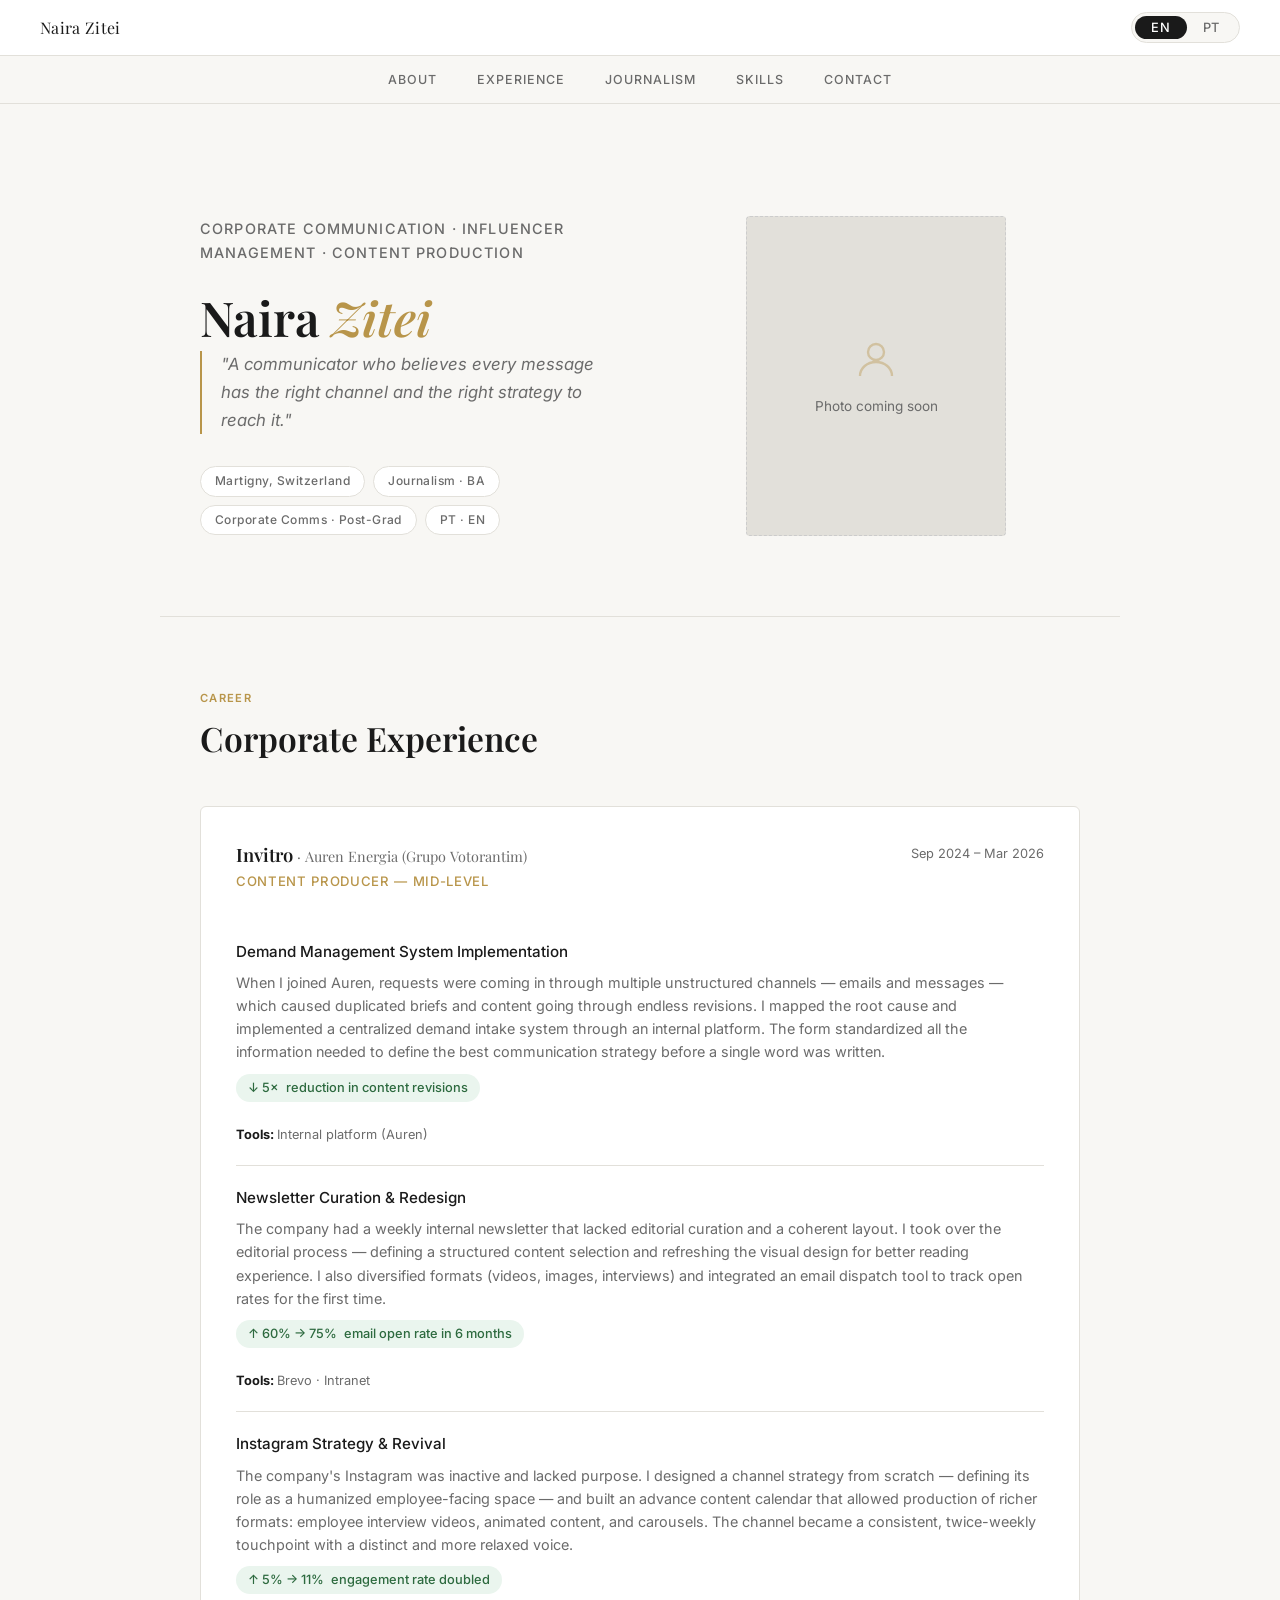
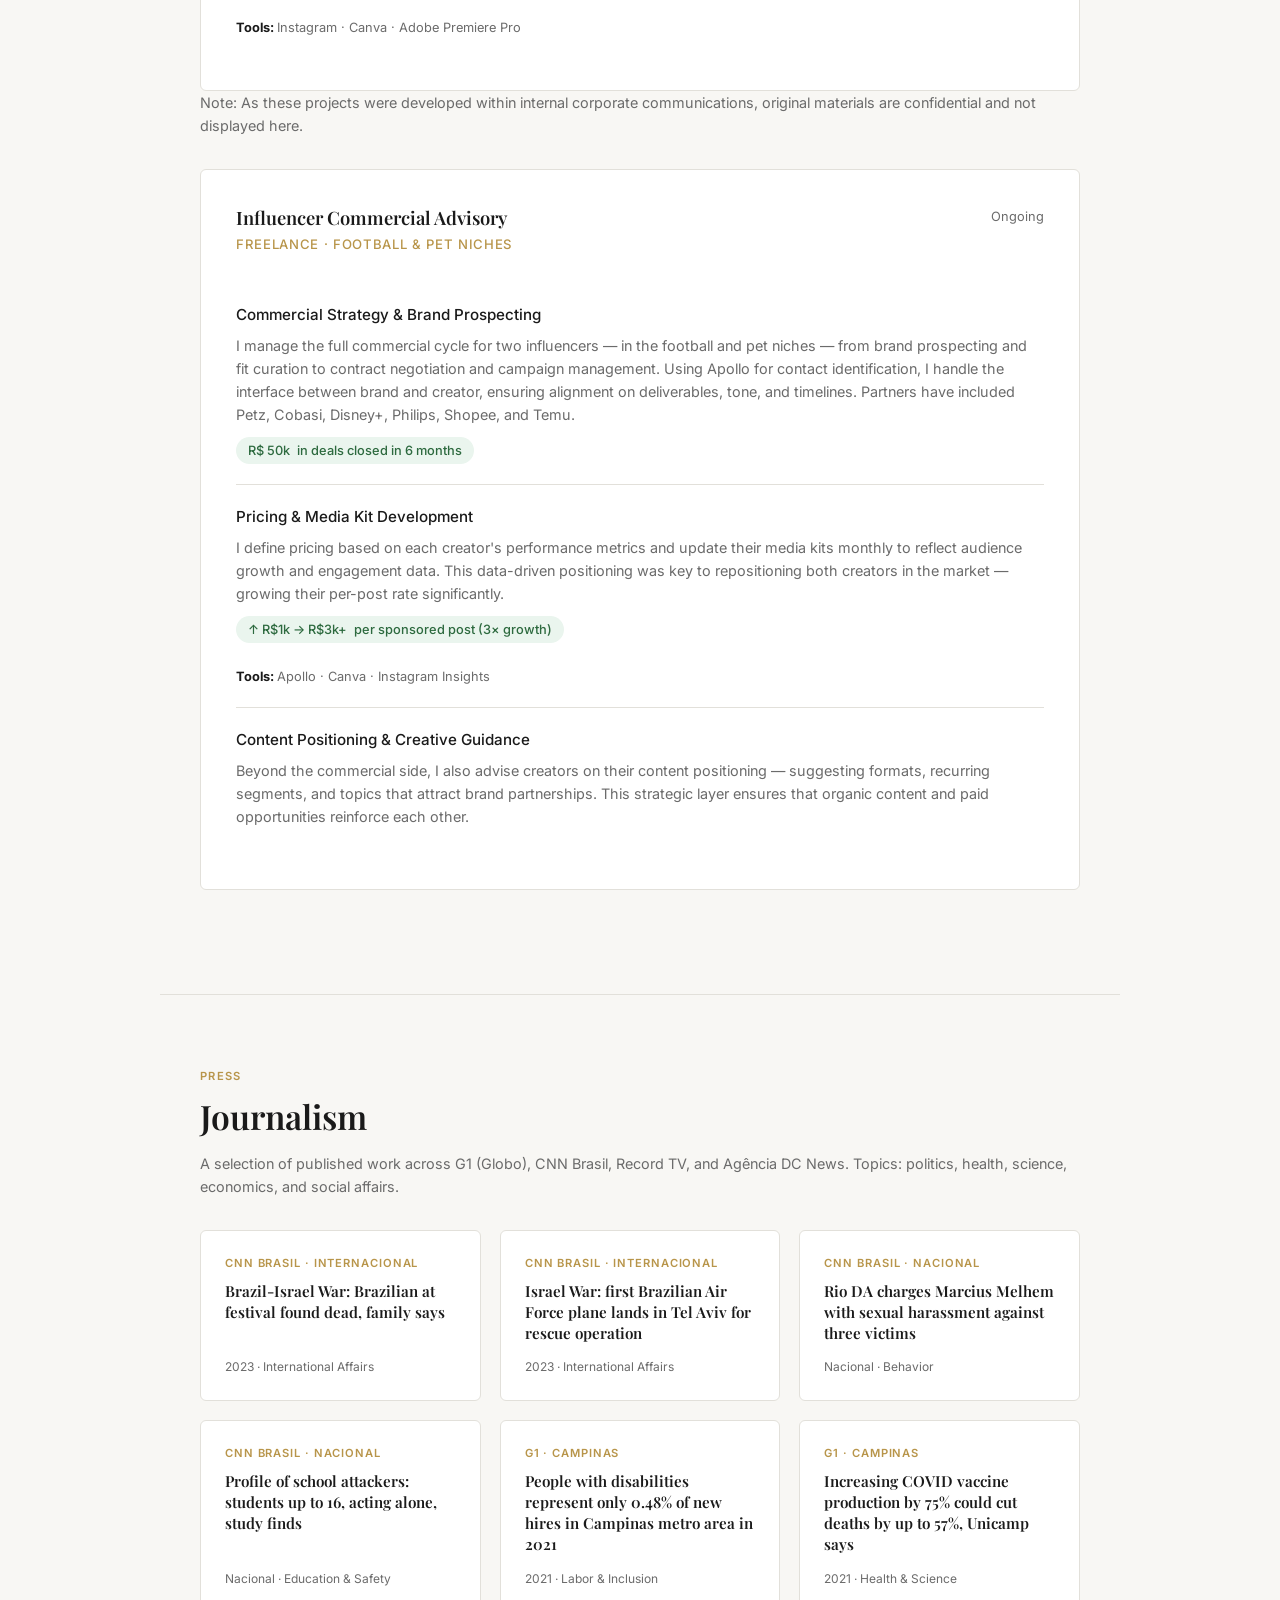
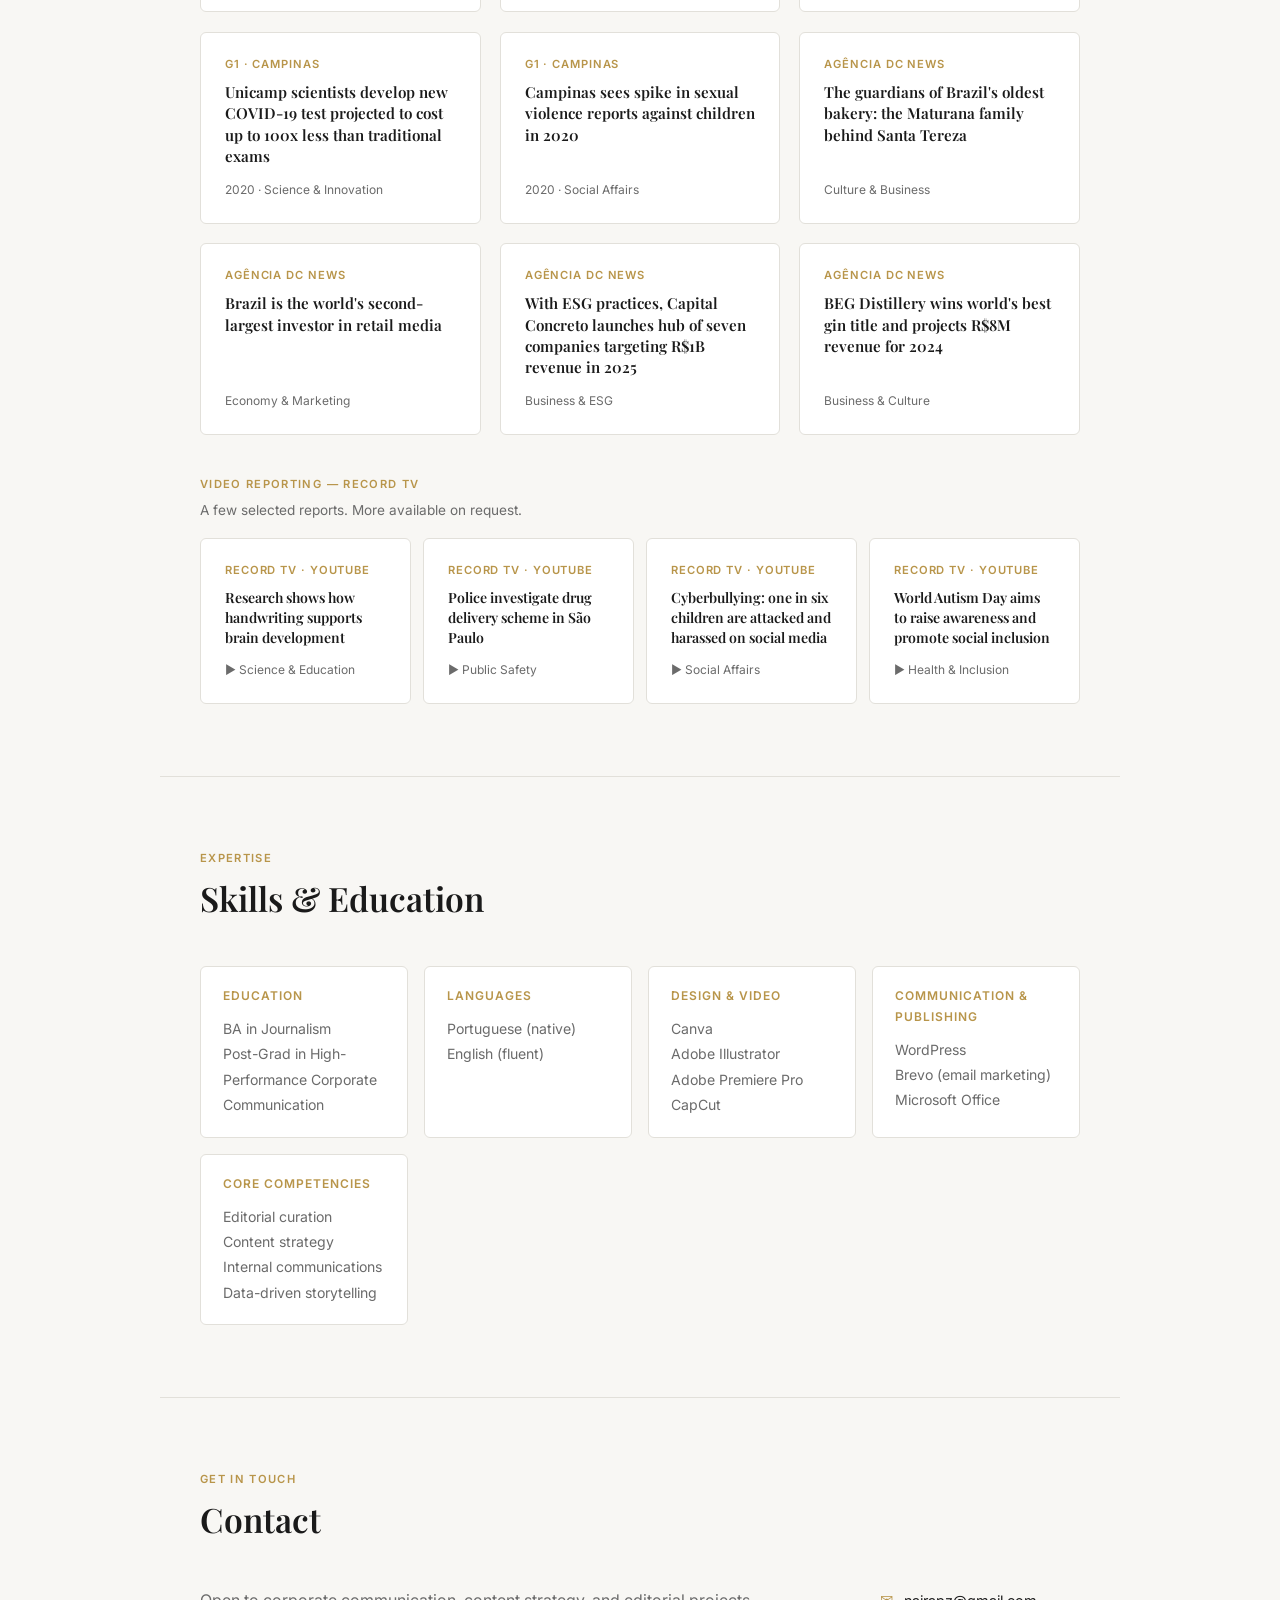
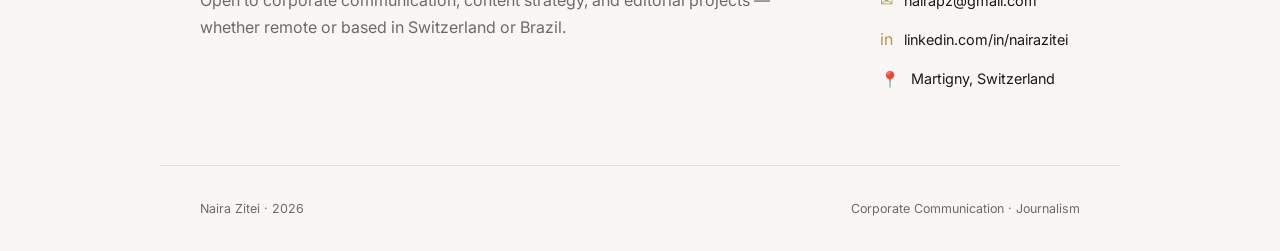
==== index.html @ 38959502 "Add files via upload" ====
<!DOCTYPE html>
<html lang="en">
<head>
<meta charset="UTF-8">
<meta name="viewport" content="width=device-width, initial-scale=1.0">
<title>Naira Zitei — Portfolio</title>
<link rel="preconnect" href="https://fonts.googleapis.com">
<link rel="preconnect" href="https://fonts.gstatic.com" crossorigin>
<link href="https://fonts.googleapis.com/css2?family=Playfair+Display:ital,wght@0,400;0,600;1,400&family=Inter:wght@300;400;500;600&display=swap" rel="stylesheet">
<style>
  :root {
    --gold: #B8954A;
    --gold-light: #E8D5A3;
    --ink: #1A1A1A;
    --muted: #6B6B6B;
    --surface: #F8F7F4;
    --white: #FFFFFF;
    --border: #E2E0DA;
  }

  * { margin: 0; padding: 0; box-sizing: border-box; }

  html { scroll-behavior: smooth; }

  body {
    font-family: 'Inter', sans-serif;
    background: var(--surface);
    color: var(--ink);
    font-size: 16px;
    line-height: 1.7;
  }

  /* LANGUAGE TOGGLE */
  .lang-bar {
    position: fixed;
    top: 0; left: 0; right: 0;
    z-index: 100;
    background: var(--white);
    border-bottom: 1px solid var(--border);
    display: flex;
    align-items: center;
    justify-content: space-between;
    padding: 0 2.5rem;
    height: 56px;
  }

  .lang-bar-name {
    font-family: 'Playfair Display', serif;
    font-size: 1rem;
    letter-spacing: 0.02em;
    color: var(--ink);
  }

  .lang-toggle {
    display: flex;
    align-items: center;
    gap: 0;
    background: var(--surface);
    border: 1px solid var(--border);
    border-radius: 100px;
    padding: 3px;
  }

  .lang-btn {
    background: none;
    border: none;
    padding: 4px 16px;
    border-radius: 100px;
    font-family: 'Inter', sans-serif;
    font-size: 0.8rem;
    font-weight: 500;
    letter-spacing: 0.05em;
    cursor: pointer;
    color: var(--muted);
    transition: all 0.2s ease;
  }

  .lang-btn.active {
    background: var(--ink);
    color: var(--white);
  }

  /* NAV */
  nav {
    position: fixed;
    top: 56px; left: 0; right: 0;
    z-index: 99;
    background: rgba(248, 247, 244, 0.95);
    backdrop-filter: blur(8px);
    border-bottom: 1px solid var(--border);
    display: flex;
    justify-content: center;
    gap: 2.5rem;
    padding: 0;
    height: 48px;
    align-items: center;
  }

  nav a {
    text-decoration: none;
    font-size: 0.78rem;
    font-weight: 500;
    letter-spacing: 0.08em;
    text-transform: uppercase;
    color: var(--muted);
    transition: color 0.2s;
  }

  nav a:hover { color: var(--ink); }

  /* MAIN CONTENT */
  main { padding-top: 104px; }

  /* HERO */
  .hero {
    max-width: 960px;
    margin: 0 auto;
    padding: 7rem 2.5rem 5rem;
    display: grid;
    grid-template-columns: 1fr 1fr;
    gap: 4rem;
    align-items: center;
  }

  .hero-text h1 {
    font-family: 'Playfair Display', serif;
    font-size: clamp(2.2rem, 4vw, 3rem);
    font-weight: 600;
    line-height: 1.15;
    margin-bottom: 0.4rem;
  }

  .hero-text h1 em {
    font-style: italic;
    color: var(--gold);
  }

  .hero-subtitle {
    font-size: 0.9rem;
    font-weight: 500;
    letter-spacing: 0.08em;
    text-transform: uppercase;
    color: var(--muted);
    margin-bottom: 1.5rem;
  }

  .hero-tagline {
    font-size: 1.05rem;
    color: var(--muted);
    line-height: 1.65;
    font-style: italic;
    border-left: 2px solid var(--gold);
    padding-left: 1.2rem;
    margin-bottom: 2rem;
  }

  .hero-tags {
    display: flex;
    flex-wrap: wrap;
    gap: 0.5rem;
  }

  .tag {
    font-size: 0.75rem;
    font-weight: 500;
    letter-spacing: 0.04em;
    padding: 4px 14px;
    border: 1px solid var(--border);
    border-radius: 100px;
    color: var(--muted);
    background: var(--white);
  }

  .hero-photo {
    display: flex;
    justify-content: center;
  }

  .photo-placeholder {
    width: 260px;
    height: 320px;
    border-radius: 4px;
    background: var(--border);
    display: flex;
    flex-direction: column;
    align-items: center;
    justify-content: center;
    gap: 0.75rem;
    color: var(--muted);
    font-size: 0.85rem;
    text-align: center;
    line-height: 1.5;
    border: 1px dashed #ccc;
  }

  .photo-placeholder svg {
    opacity: 0.4;
  }

  /* SECTION BASE */
  section {
    max-width: 960px;
    margin: 0 auto;
    padding: 4.5rem 2.5rem;
    border-top: 1px solid var(--border);
  }

  .section-label {
    font-size: 0.7rem;
    font-weight: 600;
    letter-spacing: 0.12em;
    text-transform: uppercase;
    color: var(--gold);
    margin-bottom: 0.6rem;
  }

  .section-title {
    font-family: 'Playfair Display', serif;
    font-size: clamp(1.6rem, 3vw, 2.1rem);
    font-weight: 600;
    line-height: 1.2;
    margin-bottom: 3rem;
  }

  /* EXPERIENCE CARDS */
  .exp-card {
    background: var(--white);
    border: 1px solid var(--border);
    border-radius: 6px;
    padding: 2rem 2.2rem;
    margin-bottom: 2rem;
  }

  .exp-header {
    display: flex;
    justify-content: space-between;
    align-items: flex-start;
    margin-bottom: 0.3rem;
    gap: 1rem;
    flex-wrap: wrap;
  }

  .exp-company {
    font-family: 'Playfair Display', serif;
    font-size: 1.15rem;
    font-weight: 600;
  }

  .exp-period {
    font-size: 0.8rem;
    color: var(--muted);
    font-weight: 400;
    white-space: nowrap;
    margin-top: 4px;
  }

  .exp-role {
    font-size: 0.82rem;
    font-weight: 500;
    letter-spacing: 0.05em;
    text-transform: uppercase;
    color: var(--gold);
    margin-bottom: 1.4rem;
  }

  .exp-projects { list-style: none; }

  .exp-project {
    padding: 1.2rem 0;
    border-bottom: 1px solid var(--border);
  }

  .exp-project:last-child { border-bottom: none; }

  .exp-project-title {
    font-weight: 500;
    font-size: 0.95rem;
    margin-bottom: 0.4rem;
  }

  .exp-project-desc {
    font-size: 0.9rem;
    color: var(--muted);
    line-height: 1.6;
    margin-bottom: 0.6rem;
  }

  .exp-result {
    display: inline-flex;
    align-items: center;
    gap: 0.4rem;
    font-size: 0.8rem;
    font-weight: 500;
    color: #2D6A3F;
    background: #EAF5EE;
    padding: 3px 12px;
    border-radius: 100px;
  }

  .tools-line {
    margin-top: 1.4rem;
    font-size: 0.8rem;
    color: var(--muted);
  }

  .tools-line strong { color: var(--ink); }

  /* JOURNALISM */
  .articles-grid {
    display: grid;
    grid-template-columns: repeat(auto-fill, minmax(260px, 1fr));
    gap: 1.2rem;
  }

  .article-card {
    background: var(--white);
    border: 1px solid var(--border);
    border-radius: 6px;
    padding: 1.4rem 1.5rem;
    text-decoration: none;
    color: inherit;
    display: flex;
    flex-direction: column;
    transition: border-color 0.2s, transform 0.2s;
  }

  .article-card:hover {
    border-color: var(--gold);
    transform: translateY(-2px);
  }

  .article-outlet {
    font-size: 0.7rem;
    font-weight: 600;
    letter-spacing: 0.08em;
    text-transform: uppercase;
    color: var(--gold);
    margin-bottom: 0.5rem;
  }

  .article-title {
    font-family: 'Playfair Display', serif;
    font-size: 0.95rem;
    font-weight: 600;
    line-height: 1.4;
    flex: 1;
    margin-bottom: 0.8rem;
  }

  .article-topic {
    font-size: 0.75rem;
    color: var(--muted);
  }

  .section-subtitle {
    font-size: 0.9rem;
    color: var(--muted);
    margin-top: -2rem;
    margin-bottom: 2rem;
    line-height: 1.6;
  }

  /* SKILLS */
  .skills-grid {
    display: grid;
    grid-template-columns: repeat(auto-fill, minmax(200px, 1fr));
    gap: 1rem;
  }

  .skill-group {
    background: var(--white);
    border: 1px solid var(--border);
    border-radius: 6px;
    padding: 1.2rem 1.4rem;
  }

  .skill-group-title {
    font-size: 0.75rem;
    font-weight: 600;
    letter-spacing: 0.08em;
    text-transform: uppercase;
    color: var(--gold);
    margin-bottom: 0.6rem;
  }

  .skill-list {
    font-size: 0.88rem;
    color: var(--muted);
    line-height: 1.8;
  }

  /* CONTACT */
  .contact-wrap {
    display: flex;
    gap: 3rem;
    align-items: flex-start;
    flex-wrap: wrap;
  }

  .contact-text {
    flex: 1;
    min-width: 220px;
  }

  .contact-text p {
    color: var(--muted);
    font-size: 1rem;
    line-height: 1.7;
  }

  .contact-links {
    display: flex;
    flex-direction: column;
    gap: 0.75rem;
    min-width: 200px;
  }

  .contact-link {
    display: flex;
    align-items: center;
    gap: 0.7rem;
    font-size: 0.9rem;
    color: var(--ink);
    text-decoration: none;
    font-weight: 400;
  }

  .contact-link span {
    color: var(--gold);
    font-size: 1rem;
  }

  .contact-link:hover { color: var(--gold); }

  /* FOOTER */
  footer {
    border-top: 1px solid var(--border);
    padding: 2rem 2.5rem;
    max-width: 960px;
    margin: 0 auto;
    display: flex;
    justify-content: space-between;
    align-items: center;
    font-size: 0.78rem;
    color: var(--muted);
    flex-wrap: wrap;
    gap: 1rem;
  }

  /* RESPONSIVE */
  @media (max-width: 680px) {
    .hero { grid-template-columns: 1fr; gap: 2.5rem; padding: 4rem 1.5rem 3rem; }
    .hero-photo { order: -1; }
    .photo-placeholder { width: 180px; height: 220px; }
    section { padding: 3rem 1.5rem; }
    nav { gap: 1.2rem; }
    nav a { font-size: 0.7rem; }
    .lang-bar { padding: 0 1.5rem; }
    .exp-card { padding: 1.4rem 1.2rem; }
    footer { padding: 1.5rem; }
  }

  /* LANG VISIBILITY */
  [data-lang] { display: none; }
  .lang-en [data-lang="en"] { display: block; }
  .lang-pt [data-lang="pt"] { display: block; }
  [data-lang-inline] { display: none; }
  .lang-en [data-lang-inline="en"] { display: inline; }
  .lang-pt [data-lang-inline="pt"] { display: inline; }
  [data-lang-flex] { display: none; }
  .lang-en [data-lang-flex="en"] { display: flex; }
  .lang-pt [data-lang-flex="pt"] { display: flex; }
</style>
</head>
<body class="lang-en">

<!-- LANGUAGE BAR -->
<div class="lang-bar">
  <span class="lang-bar-name">Naira Zitei</span>
  <div class="lang-toggle">
    <button class="lang-btn active" onclick="setLang('en')" id="btn-en">EN</button>
    <button class="lang-btn" onclick="setLang('pt')" id="btn-pt">PT</button>
  </div>
</div>

<!-- NAV -->
<nav>
  <a href="#about" data-lang-inline="en">About</a>
  <a href="#about" data-lang-inline="pt">Sobre</a>
  <a href="#experience" data-lang-inline="en">Experience</a>
  <a href="#experience" data-lang-inline="pt">Experiência</a>
  <a href="#journalism" data-lang-inline="en">Journalism</a>
  <a href="#journalism" data-lang-inline="pt">Jornalismo</a>
  <a href="#skills" data-lang-inline="en">Skills</a>
  <a href="#skills" data-lang-inline="pt">Habilidades</a>
  <a href="#contact" data-lang-inline="en">Contact</a>
  <a href="#contact" data-lang-inline="pt">Contato</a>
</nav>

<main>

  <!-- HERO -->
  <div class="hero" id="about">
    <div class="hero-text">
      <p class="hero-subtitle">
        <span data-lang-inline="en">Corporate Communication · Influencer Management · Content Production</span>
        <span data-lang-inline="pt">Comunicação Corporativa · Assessoria de Influenciadores · Produção de Conteúdo</span>
      </p>
      <h1>
        <span data-lang-inline="en">Naira <em>Zitei</em></span>
        <span data-lang-inline="pt">Naira <em>Zitei</em></span>
      </h1>
      <p class="hero-tagline">
        <span data-lang-inline="en">"A communicator who believes every message has the right channel and the right strategy to reach it."</span>
        <span data-lang-inline="pt">"Uma comunicadora que acredita que toda mensagem tem o canal certo e a estratégia certa para chegar lá."</span>
      </p>
      <div class="hero-tags">
        <span class="tag">Martigny, Switzerland</span>
        <span class="tag" data-lang-inline="en">Journalism · BA</span>
        <span class="tag" data-lang-inline="pt">Jornalismo · Bacharelado</span>
        <span class="tag" data-lang-inline="en">Corporate Comms · Post-Grad</span>
        <span class="tag" data-lang-inline="pt">Comunicação Corporativa · Pós</span>
        <span class="tag" data-lang-inline="en">PT · EN</span>
        <span class="tag" data-lang-inline="pt">PT · EN</span>
      </div>
    </div>
    <div class="hero-photo">
      <div class="photo-placeholder">
        <svg width="48" height="48" viewBox="0 0 24 24" fill="none" stroke="#B8954A" stroke-width="1.2">
          <circle cx="12" cy="8" r="4"/>
          <path d="M4 20c0-4 3.6-7 8-7s8 3 8 7"/>
        </svg>
        <span data-lang-inline="en">Photo coming soon</span>
        <span data-lang-inline="pt">Foto em breve</span>
      </div>
    </div>
  </div>

  <!-- EXPERIENCE -->
  <section id="experience">
    <p class="section-label">
      <span data-lang-inline="en">Career</span>
      <span data-lang-inline="pt">Carreira</span>
    </p>
    <h2 class="section-title">
      <span data-lang-inline="en">Corporate Experience</span>
      <span data-lang-inline="pt">Experiência Corporativa</span>
    </h2>

    <div class="exp-card">
      <div class="exp-header">
        <div>
          <p class="exp-company">Invitro <span style="font-weight:300;font-size:0.9rem;color:var(--muted)">· Auren Energia (Grupo Votorantim)</span></p>
          <p class="exp-role">
            <span data-lang-inline="en">Content Producer — Mid-Level</span>
            <span data-lang-inline="pt">Produtora de Conteúdo Pleno</span>
          </p>
        </div>
        <p class="exp-period">
          <span data-lang-inline="en">Sep 2024 – Mar 2026</span>
          <span data-lang-inline="pt">Set 2024 – Mar 2026</span>
        </p>
      </div>

      <ul class="exp-projects">

        <!-- PROJECT 1 -->
        <li class="exp-project">
          <p class="exp-project-title">
            <span data-lang-inline="en">Demand Management System Implementation</span>
            <span data-lang-inline="pt">Implementação de Sistema de Recebimento de Demandas</span>
          </p>
          <p class="exp-project-desc">
            <span data-lang-inline="en">When I joined Auren, requests were coming in through multiple unstructured channels — emails and messages — which caused duplicated briefs and content going through endless revisions. I mapped the root cause and implemented a centralized demand intake system through an internal platform. The form standardized all the information needed to define the best communication strategy before a single word was written.</span>
            <span data-lang-inline="pt">Ao chegar na Auren, as demandas chegavam por múltiplos canais desestruturados — e-mails e mensagens —, o que gerava briefings duplicados e materiais com refações excessivas. Mapeei a causa raiz e implementei um sistema centralizado de recebimento de demandas por uma plataforma interna. O formulário padronizou todas as informações necessárias para definir a melhor estratégia de comunicação antes de qualquer produção.</span>
          </p>
          <span class="exp-result">
            ↓ 5× 
            <span data-lang-inline="en">reduction in content revisions</span>
            <span data-lang-inline="pt">redução nas refações de materiais</span>
          </span>
          <p class="tools-line">
            <strong data-lang-inline="en">Tools: </strong>
            <strong data-lang-inline="pt">Ferramentas: </strong>
            <span data-lang-inline="en">Internal platform (Auren)</span>
            <span data-lang-inline="pt">Plataforma interna (Auren)</span>
          </p>
        </li>

        <!-- PROJECT 2 -->
        <li class="exp-project">
          <p class="exp-project-title">
            <span data-lang-inline="en">Newsletter Curation & Redesign</span>
            <span data-lang-inline="pt">Curadoria e Redesign da Newsletter</span>
          </p>
          <p class="exp-project-desc">
            <span data-lang-inline="en">The company had a weekly internal newsletter that lacked editorial curation and a coherent layout. I took over the editorial process — defining a structured content selection and refreshing the visual design for better reading experience. I also diversified formats (videos, images, interviews) and integrated an email dispatch tool to track open rates for the first time.</span>
            <span data-lang-inline="pt">A empresa tinha uma newsletter semanal interna sem curadoria editorial e com layout desatualizado. Assumi o processo editorial — estruturando a seleção de pautas e reformulando o layout para uma melhor experiência de leitura. Diversifiquei os formatos (vídeos, imagens, entrevistas) e integrei um disparador de e-mails para mensurar as taxas de abertura pela primeira vez.</span>
          </p>
          <span class="exp-result">
            ↑ 60% → 75% 
            <span data-lang-inline="en">email open rate in 6 months</span>
            <span data-lang-inline="pt">taxa de abertura em 6 meses</span>
          </span>
          <p class="tools-line">
            <strong data-lang-inline="en">Tools: </strong>
            <strong data-lang-inline="pt">Ferramentas: </strong>
            Brevo · Intranet
          </p>
        </li>

        <!-- PROJECT 3 -->
        <li class="exp-project">
          <p class="exp-project-title">
            <span data-lang-inline="en">Instagram Strategy & Revival</span>
            <span data-lang-inline="pt">Estratégia e Revitalização do Instagram</span>
          </p>
          <p class="exp-project-desc">
            <span data-lang-inline="en">The company's Instagram was inactive and lacked purpose. I designed a channel strategy from scratch — defining its role as a humanized employee-facing space — and built an advance content calendar that allowed production of richer formats: employee interview videos, animated content, and carousels. The channel became a consistent, twice-weekly touchpoint with a distinct and more relaxed voice.</span>
            <span data-lang-inline="pt">O Instagram da empresa estava abandonado e sem propósito definido. Desenvolvi uma estratégia de canal do zero — definindo seu papel como um espaço humanizado e descontraído para colaboradores — e criei um calendário de pautas com antecedência que viabilizou formatos mais elaborados: vídeos com colaboradores, animações e carrosseis. O canal passou a ter publicações duas vezes por semana com uma voz própria e consistente.</span>
          </p>
          <span class="exp-result">
            ↑ 5% → 11% 
            <span data-lang-inline="en">engagement rate doubled</span>
            <span data-lang-inline="pt">taxa de engajamento dobrada</span>
          </span>
          <p class="tools-line">
            <strong data-lang-inline="en">Tools: </strong>
            <strong data-lang-inline="pt">Ferramentas: </strong>
            Instagram · Canva · Adobe Premiere Pro
          </p>
        </li>

      </ul>
    </div>

    <p class="section-subtitle">
      <span data-lang-inline="en">Note: As these projects were developed within internal corporate communications, original materials are confidential and not displayed here.</span>
      <span data-lang-inline="pt">Nota: Por serem projetos desenvolvidos no âmbito da comunicação interna corporativa, os materiais originais são confidenciais e não estão expostos aqui.</span>
    </p>

    <!-- INFLUENCER CARD -->
    <div class="exp-card">
      <div class="exp-header">
        <div>
          <p class="exp-company">
            <span data-lang-inline="en">Influencer Commercial Advisory</span>
            <span data-lang-inline="pt">Assessoria Comercial de Influenciadores</span>
          </p>
          <p class="exp-role">
            <span data-lang-inline="en">Freelance · Football &amp; Pet niches</span>
            <span data-lang-inline="pt">Freela · Nichos de futebol e pet</span>
          </p>
        </div>
        <p class="exp-period">
          <span data-lang-inline="en">Ongoing</span>
          <span data-lang-inline="pt">Em andamento</span>
        </p>
      </div>

      <ul class="exp-projects">

        <li class="exp-project">
          <p class="exp-project-title">
            <span data-lang-inline="en">Commercial Strategy & Brand Prospecting</span>
            <span data-lang-inline="pt">Estratégia Comercial e Prospecção de Marcas</span>
          </p>
          <p class="exp-project-desc">
            <span data-lang-inline="en">I manage the full commercial cycle for two influencers — in the football and pet niches — from brand prospecting and fit curation to contract negotiation and campaign management. Using Apollo for contact identification, I handle the interface between brand and creator, ensuring alignment on deliverables, tone, and timelines. Partners have included Petz, Cobasi, Disney+, Philips, Shopee, and Temu.</span>
            <span data-lang-inline="pt">Gerencio o ciclo comercial completo de dois influenciadores — nos nichos de futebol e pet — desde a prospecção de marcas e curadoria de fit até a negociação de contratos e gestão de campanhas. Utilizando o Apollo para identificação de contatos, faço a interface entre marca e criador, garantindo alinhamento de entregas, tom e prazos. Parceiros incluem Petz, Cobasi, Disney+, Philips, Shopee e Temu.</span>
          </p>
          <span class="exp-result">
            R$ 50k
            <span data-lang-inline="en">in deals closed in 6 months</span>
            <span data-lang-inline="pt">em publicidades fechadas em 6 meses</span>
          </span>
        </li>

        <li class="exp-project">
          <p class="exp-project-title">
            <span data-lang-inline="en">Pricing & Media Kit Development</span>
            <span data-lang-inline="pt">Precificação e Elaboração de Mídia Kit</span>
          </p>
          <p class="exp-project-desc">
            <span data-lang-inline="en">I define pricing based on each creator's performance metrics and update their media kits monthly to reflect audience growth and engagement data. This data-driven positioning was key to repositioning both creators in the market — growing their per-post rate significantly.</span>
            <span data-lang-inline="pt">Defino a precificação com base nas métricas de cada criador e atualizo os media kits mensalmente para refletir o crescimento de audiência e dados de engajamento. Esse posicionamento orientado a dados foi fundamental para reposicionar os dois criadores no mercado — elevando significativamente o valor por publicação.</span>
          </p>
          <span class="exp-result">
            ↑ R$1k → R$3k+
            <span data-lang-inline="en">per sponsored post (3× growth)</span>
            <span data-lang-inline="pt">por publicação patrocinada (crescimento 3×)</span>
          </span>
          <p class="tools-line">
            <strong data-lang-inline="en">Tools: </strong>
            <strong data-lang-inline="pt">Ferramentas: </strong>
            Apollo · Canva · Instagram Insights
          </p>
        </li>

        <li class="exp-project">
          <p class="exp-project-title">
            <span data-lang-inline="en">Content Positioning & Creative Guidance</span>
            <span data-lang-inline="pt">Posicionamento de Conteúdo e Orientação Criativa</span>
          </p>
          <p class="exp-project-desc">
            <span data-lang-inline="en">Beyond the commercial side, I also advise creators on their content positioning — suggesting formats, recurring segments, and topics that attract brand partnerships. This strategic layer ensures that organic content and paid opportunities reinforce each other.</span>
            <span data-lang-inline="pt">Além da parte comercial, oriento os criadores no posicionamento de conteúdo — sugerindo formatos, quadros recorrentes e temas que atraem parcerias com marcas. Essa camada estratégica garante que o conteúdo orgânico e as oportunidades pagas se reforcem mutuamente.</span>
          </p>
        </li>

      </ul>
    </div>

  </section>

  <!-- JOURNALISM -->
  <section id="journalism">
    <p class="section-label">
      <span data-lang-inline="en">Press</span>
      <span data-lang-inline="pt">Imprensa</span>
    </p>
    <h2 class="section-title">
      <span data-lang-inline="en">Journalism</span>
      <span data-lang-inline="pt">Jornalismo</span>
    </h2>
    <p class="section-subtitle" style="margin-bottom:2rem;">
      <span data-lang-inline="en">A selection of published work across G1 (Globo), CNN Brasil, Record TV, and Agência DC News. Topics: politics, health, science, economics, and social affairs.</span>
      <span data-lang-inline="pt">Uma seleção de publicações no G1 (Globo), CNN Brasil, Record TV e Agência DC News. Temas: política, saúde, ciência, economia e comportamento.</span>
    </p>

    <div class="articles-grid">

      <a class="article-card" href="https://www.cnnbrasil.com.br/internacional/guerra-em-israel-brasileiro-que-estava-em-festival-e-encontrado-morto/" target="_blank">
        <p class="article-outlet">CNN Brasil · Internacional</p>
        <p class="article-title">
          <span data-lang-inline="en">Brazil-Israel War: Brazilian at festival found dead, family says</span>
          <span data-lang-inline="pt">Guerra em Israel: brasileiro em festival é encontrado morto, diz família</span>
        </p>
        <p class="article-topic">
          <span data-lang-inline="en">2023 · International Affairs</span>
          <span data-lang-inline="pt">2023 · Internacional</span>
        </p>
      </a>

      <a class="article-card" href="https://www.cnnbrasil.com.br/internacional/guerra-de-israel-1o-aviao-da-fab-chega-a-tel-aviv-para-resgatar-brasileiros/" target="_blank">
        <p class="article-outlet">CNN Brasil · Internacional</p>
        <p class="article-title">
          <span data-lang-inline="en">Israel War: first Brazilian Air Force plane lands in Tel Aviv for rescue operation</span>
          <span data-lang-inline="pt">Guerra de Israel: 1º avião da FAB chega a Tel Aviv para resgatar brasileiros</span>
        </p>
        <p class="article-topic">
          <span data-lang-inline="en">2023 · International Affairs</span>
          <span data-lang-inline="pt">2023 · Internacional</span>
        </p>
      </a>

      <a class="article-card" href="https://www.cnnbrasil.com.br/nacional/mprj-denuncia-marcius-melhem-por-assedio-sexual-contra-tres-vitimas/" target="_blank">
        <p class="article-outlet">CNN Brasil · Nacional</p>
        <p class="article-title">
          <span data-lang-inline="en">Rio DA charges Marcius Melhem with sexual harassment against three victims</span>
          <span data-lang-inline="pt">MPRJ denuncia Marcius Melhem por assédio sexual contra três vítimas</span>
        </p>
        <p class="article-topic">
          <span data-lang-inline="en">Nacional · Behavior</span>
          <span data-lang-inline="pt">Nacional · Comportamento</span>
        </p>
      </a>

      <a class="article-card" href="https://www.cnnbrasil.com.br/nacional/perfil-de-agressor-em-ataques-a-escolas-e-aluno-de-ate-16-anos-que-age-sozinho-aponta-instituto/" target="_blank">
        <p class="article-outlet">CNN Brasil · Nacional</p>
        <p class="article-title">
          <span data-lang-inline="en">Profile of school attackers: students up to 16, acting alone, study finds</span>
          <span data-lang-inline="pt">Perfil de agressor em ataques a escolas é aluno de até 16 anos que age sozinho</span>
        </p>
        <p class="article-topic">
          <span data-lang-inline="en">Nacional · Education &amp; Safety</span>
          <span data-lang-inline="pt">Nacional · Educação e Segurança</span>
        </p>
      </a>

      <a class="article-card" href="https://g1.globo.com/sp/campinas-regiao/noticia/2021/09/06/pessoas-com-deficiencia-sao-048percent-das-admissoes-em-2021-na-regiao-metropolitana-de-campinas.ghtml" target="_blank">
        <p class="article-outlet">G1 · Campinas</p>
        <p class="article-title">
          <span data-lang-inline="en">People with disabilities represent only 0.48% of new hires in Campinas metro area in 2021</span>
          <span data-lang-inline="pt">Pessoas com deficiência são 0,48% das admissões em 2021 na região de Campinas</span>
        </p>
        <p class="article-topic">
          <span data-lang-inline="en">2021 · Labor &amp; Inclusion</span>
          <span data-lang-inline="pt">2021 · Trabalho e Inclusão</span>
        </p>
      </a>

      <a class="article-card" href="https://g1.globo.com/sp/campinas-regiao/noticia/2021/03/14/aumentar-producao-de-vacinas-contra-covid-em-75percent-pode-reduzir-obitos-em-ate-57percent-no-brasil-diz-unicamp.ghtml" target="_blank">
        <p class="article-outlet">G1 · Campinas</p>
        <p class="article-title">
          <span data-lang-inline="en">Increasing COVID vaccine production by 75% could cut deaths by up to 57%, Unicamp says</span>
          <span data-lang-inline="pt">Aumentar produção de vacinas contra Covid em 75% pode reduzir óbitos em até 57% no Brasil</span>
        </p>
        <p class="article-topic">
          <span data-lang-inline="en">2021 · Health &amp; Science</span>
          <span data-lang-inline="pt">2021 · Saúde e Ciência</span>
        </p>
      </a>

      <a class="article-card" href="https://g1.globo.com/sp/campinas-regiao/noticia/2020/08/30/cientistas-da-unicamp-criam-novo-teste-da-covid-19-e-preveem-valor-ate-100-vezes-mais-barato-que-exames-tradicionais.ghtml" target="_blank">
        <p class="article-outlet">G1 · Campinas</p>
        <p class="article-title">
          <span data-lang-inline="en">Unicamp scientists develop new COVID-19 test projected to cost up to 100x less than traditional exams</span>
          <span data-lang-inline="pt">Cientistas da Unicamp criam novo teste da Covid-19 até 100 vezes mais barato que os tradicionais</span>
        </p>
        <p class="article-topic">
          <span data-lang-inline="en">2020 · Science &amp; Innovation</span>
          <span data-lang-inline="pt">2020 · Ciência e Inovação</span>
        </p>
      </a>

      <a class="article-card" href="https://g1.globo.com/sp/campinas-regiao/noticia/2020/05/23/campinas-registra-aumento-de-denuncias-de-violencia-sexual-contra-criancas-e-adolescentes-em-2020.ghtml" target="_blank">
        <p class="article-outlet">G1 · Campinas</p>
        <p class="article-title">
          <span data-lang-inline="en">Campinas sees spike in sexual violence reports against children in 2020</span>
          <span data-lang-inline="pt">Campinas registra aumento de denúncias de violência sexual contra crianças em 2020</span>
        </p>
        <p class="article-topic">
          <span data-lang-inline="en">2020 · Social Affairs</span>
          <span data-lang-inline="pt">2020 · Social</span>
        </p>
      </a>

      <a class="article-card" href="https://agenciadcnews.com.br/a-guardia-da-padaria-mais-antiga-do-brasil-conheca-a-historia-da-familia-maturana-que-administra-santa-tereza/" target="_blank">
        <p class="article-outlet">Agência DC News</p>
        <p class="article-title">
          <span data-lang-inline="en">The guardians of Brazil's oldest bakery: the Maturana family behind Santa Tereza</span>
          <span data-lang-inline="pt">A guarda da padaria mais antiga do Brasil: a família Maturana que administra Santa Tereza</span>
        </p>
        <p class="article-topic">
          <span data-lang-inline="en">Culture &amp; Business</span>
          <span data-lang-inline="pt">Cultura e Negócios</span>
        </p>
      </a>

      <a class="article-card" href="https://agenciadcnews.com.br/brasil-e-segundo-maior-investidor-em-midia-de-varejo-do-mundo/" target="_blank">
        <p class="article-outlet">Agência DC News</p>
        <p class="article-title">
          <span data-lang-inline="en">Brazil is the world's second-largest investor in retail media</span>
          <span data-lang-inline="pt">Brasil é o segundo maior investidor em mídia de varejo do mundo</span>
        </p>
        <p class="article-topic">
          <span data-lang-inline="en">Economy &amp; Marketing</span>
          <span data-lang-inline="pt">Economia e Marketing</span>
        </p>
      </a>

      <a class="article-card" href="https://agenciadcnews.com.br/com-praticas-esg-incorporadora-capital-concreto-lanca-hub-com-sete-empresas-e-visa-faturamento-de-r-1-bilhao-em-2025/" target="_blank">
        <p class="article-outlet">Agência DC News</p>
        <p class="article-title">
          <span data-lang-inline="en">With ESG practices, Capital Concreto launches hub of seven companies targeting R$1B revenue in 2025</span>
          <span data-lang-inline="pt">Com práticas ESG, Capital Concreto lança hub com sete empresas e visa R$1 bilhão em 2025</span>
        </p>
        <p class="article-topic">
          <span data-lang-inline="en">Business &amp; ESG</span>
          <span data-lang-inline="pt">Negócios e ESG</span>
        </p>
      </a>

      <a class="article-card" href="https://agenciadcnews.com.br/beg-destilaria-conquista-titulo-de-melhor-gin-do-mundo-com-o-rotulo-new-world-navy-e-projeta-faturamento-de-r-8-milhoes-para-2024/" target="_blank">
        <p class="article-outlet">Agência DC News</p>
        <p class="article-title">
          <span data-lang-inline="en">BEG Distillery wins world's best gin title and projects R$8M revenue for 2024</span>
          <span data-lang-inline="pt">BEG Destilaria conquista título de melhor gin do mundo e projeta R$8 milhões para 2024</span>
        </p>
        <p class="article-topic">
          <span data-lang-inline="en">Business &amp; Culture</span>
          <span data-lang-inline="pt">Negócios e Cultura</span>
        </p>
      </a>

    </div>

    <!-- VIDEO SECTION -->
    <div style="margin-top:2.5rem;">
      <p class="section-label" style="margin-bottom:0.3rem;">
        <span data-lang-inline="en">Video Reporting — Record TV</span>
        <span data-lang-inline="pt">Reportagens em Vídeo — Record TV</span>
      </p>
      <p style="font-size:0.85rem;color:var(--muted);margin-bottom:1rem;">
        <span data-lang-inline="en">A few selected reports. More available on request.</span>
        <span data-lang-inline="pt">Algumas reportagens selecionadas. Mais disponíveis mediante solicitação.</span>
      </p>
      <div style="display:flex;flex-wrap:wrap;gap:0.75rem;">
        <a class="article-card" href="https://www.youtube.com/watch?v=EiNPVbCGUAY" target="_blank" style="flex:1;min-width:200px;max-width:260px;">
          <p class="article-outlet">Record TV · YouTube</p>
          <p class="article-title" style="font-size:0.88rem;">
            <span data-lang-inline="en">Research shows how handwriting supports brain development</span>
            <span data-lang-inline="pt">Pesquisas mostram como escrever à mão ajuda no desenvolvimento do cérebro</span>
          </p>
          <p class="article-topic">
            <span data-lang-inline="en">▶ Science &amp; Education</span>
            <span data-lang-inline="pt">▶ Ciência e Educação</span>
          </p>
        </a>
        <a class="article-card" href="https://www.youtube.com/watch?v=Hsxh6zsFNAM" target="_blank" style="flex:1;min-width:200px;max-width:260px;">
          <p class="article-outlet">Record TV · YouTube</p>
          <p class="article-title" style="font-size:0.88rem;">
            <span data-lang-inline="en">Police investigate drug delivery scheme in São Paulo</span>
            <span data-lang-inline="pt">Polícia investiga esquema de delivery de drogas em São Paulo</span>
          </p>
          <p class="article-topic">
            <span data-lang-inline="en">▶ Public Safety</span>
            <span data-lang-inline="pt">▶ Segurança Pública</span>
          </p>
        </a>
        <a class="article-card" href="https://www.youtube.com/watch?v=4GyLQcrP_bc" target="_blank" style="flex:1;min-width:200px;max-width:260px;">
          <p class="article-outlet">Record TV · YouTube</p>
          <p class="article-title" style="font-size:0.88rem;">
            <span data-lang-inline="en">Cyberbullying: one in six children are attacked and harassed on social media</span>
            <span data-lang-inline="pt">Cyberbullying: uma em cada seis crianças são agredidas e assediadas nas redes sociais</span>
          </p>
          <p class="article-topic">
            <span data-lang-inline="en">▶ Social Affairs</span>
            <span data-lang-inline="pt">▶ Social</span>
          </p>
        </a>
        <a class="article-card" href="https://www.youtube.com/watch?v=qqfcTQo4cUs" target="_blank" style="flex:1;min-width:200px;max-width:260px;">
          <p class="article-outlet">Record TV · YouTube</p>
          <p class="article-title" style="font-size:0.88rem;">
            <span data-lang-inline="en">World Autism Day aims to raise awareness and promote social inclusion</span>
            <span data-lang-inline="pt">Dia Mundial do Autismo tenta ampliar o conhecimento e promover inclusão social</span>
          </p>
          <p class="article-topic">
            <span data-lang-inline="en">▶ Health &amp; Inclusion</span>
            <span data-lang-inline="pt">▶ Saúde e Inclusão</span>
          </p>
        </a>
      </div>
    </div>
  </section>

  <!-- SKILLS -->
  <section id="skills">
    <p class="section-label">
      <span data-lang-inline="en">Expertise</span>
      <span data-lang-inline="pt">Expertises</span>
    </p>
    <h2 class="section-title">
      <span data-lang-inline="en">Skills & Education</span>
      <span data-lang-inline="pt">Habilidades & Formação</span>
    </h2>

    <div class="skills-grid">
      <div class="skill-group">
        <p class="skill-group-title">
          <span data-lang-inline="en">Education</span>
          <span data-lang-inline="pt">Formação</span>
        </p>
        <p class="skill-list">
          <span data-lang-inline="en">BA in Journalism<br>Post-Grad in High-Performance Corporate Communication</span>
          <span data-lang-inline="pt">Bacharel em Jornalismo<br>Pós-Grad. em Comunicação Corporativa de Alta Performance</span>
        </p>
      </div>
      <div class="skill-group">
        <p class="skill-group-title">
          <span data-lang-inline="en">Languages</span>
          <span data-lang-inline="pt">Idiomas</span>
        </p>
        <p class="skill-list">
          <span data-lang-inline="en">Portuguese (native)<br>English (fluent)</span>
          <span data-lang-inline="pt">Português (nativo)<br>Inglês (fluente)</span>
        </p>
      </div>
      <div class="skill-group">
        <p class="skill-group-title">
          <span data-lang-inline="en">Design & Video</span>
          <span data-lang-inline="pt">Design e Vídeo</span>
        </p>
        <p class="skill-list">Canva<br>Adobe Illustrator<br>Adobe Premiere Pro<br>CapCut</p>
      </div>
      <div class="skill-group">
        <p class="skill-group-title">
          <span data-lang-inline="en">Communication & Publishing</span>
          <span data-lang-inline="pt">Comunicação e Publicação</span>
        </p>
        <p class="skill-list">WordPress<br>Brevo (email marketing)<br>Microsoft Office</p>
      </div>
      <div class="skill-group">
        <p class="skill-group-title">
          <span data-lang-inline="en">Core Competencies</span>
          <span data-lang-inline="pt">Competências</span>
        </p>
        <p class="skill-list">
          <span data-lang-inline="en">Editorial curation<br>Content strategy<br>Internal communications<br>Data-driven storytelling</span>
          <span data-lang-inline="pt">Curadoria editorial<br>Estratégia de conteúdo<br>Comunicação interna<br>Storytelling orientado a dados</span>
        </p>
      </div>
    </div>
  </section>

  <!-- CONTACT -->
  <section id="contact">
    <p class="section-label">
      <span data-lang-inline="en">Get in touch</span>
      <span data-lang-inline="pt">Fale comigo</span>
    </p>
    <h2 class="section-title">
      <span data-lang-inline="en">Contact</span>
      <span data-lang-inline="pt">Contato</span>
    </h2>

    <div class="contact-wrap">
      <div class="contact-text">
        <p>
          <span data-lang-inline="en">Open to corporate communication, content strategy, and editorial projects — whether remote or based in Switzerland or Brazil.</span>
          <span data-lang-inline="pt">Aberta a projetos de comunicação corporativa, estratégia de conteúdo e editorial — remotos ou baseados na Suíça ou no Brasil.</span>
        </p>
      </div>
      <div class="contact-links">
        <a class="contact-link" href="mailto:nairapz@gmail.com">
          <span>✉</span>
          nairapz@gmail.com
        </a>
        <a class="contact-link" href="https://www.linkedin.com/in/nairazitei/" target="_blank">
          <span>in</span>
          linkedin.com/in/nairazitei
        </a>
        <a class="contact-link" href="#">
          <span>📍</span>
          Martigny, Switzerland
        </a>
      </div>
    </div>
  </section>

</main>

<footer>
  <span>Naira Zitei · 2026</span>
  <span>
    <span data-lang-inline="en">Corporate Communication · Journalism</span>
    <span data-lang-inline="pt">Comunicação Corporativa · Jornalismo</span>
  </span>
</footer>

<script>
  function setLang(lang) {
    document.body.className = 'lang-' + lang;
    document.getElementById('btn-en').className = 'lang-btn' + (lang === 'en' ? ' active' : '');
    document.getElementById('btn-pt').className = 'lang-btn' + (lang === 'pt' ? ' active' : '');
    document.documentElement.lang = lang;
  }
</script>
</body>
</html>
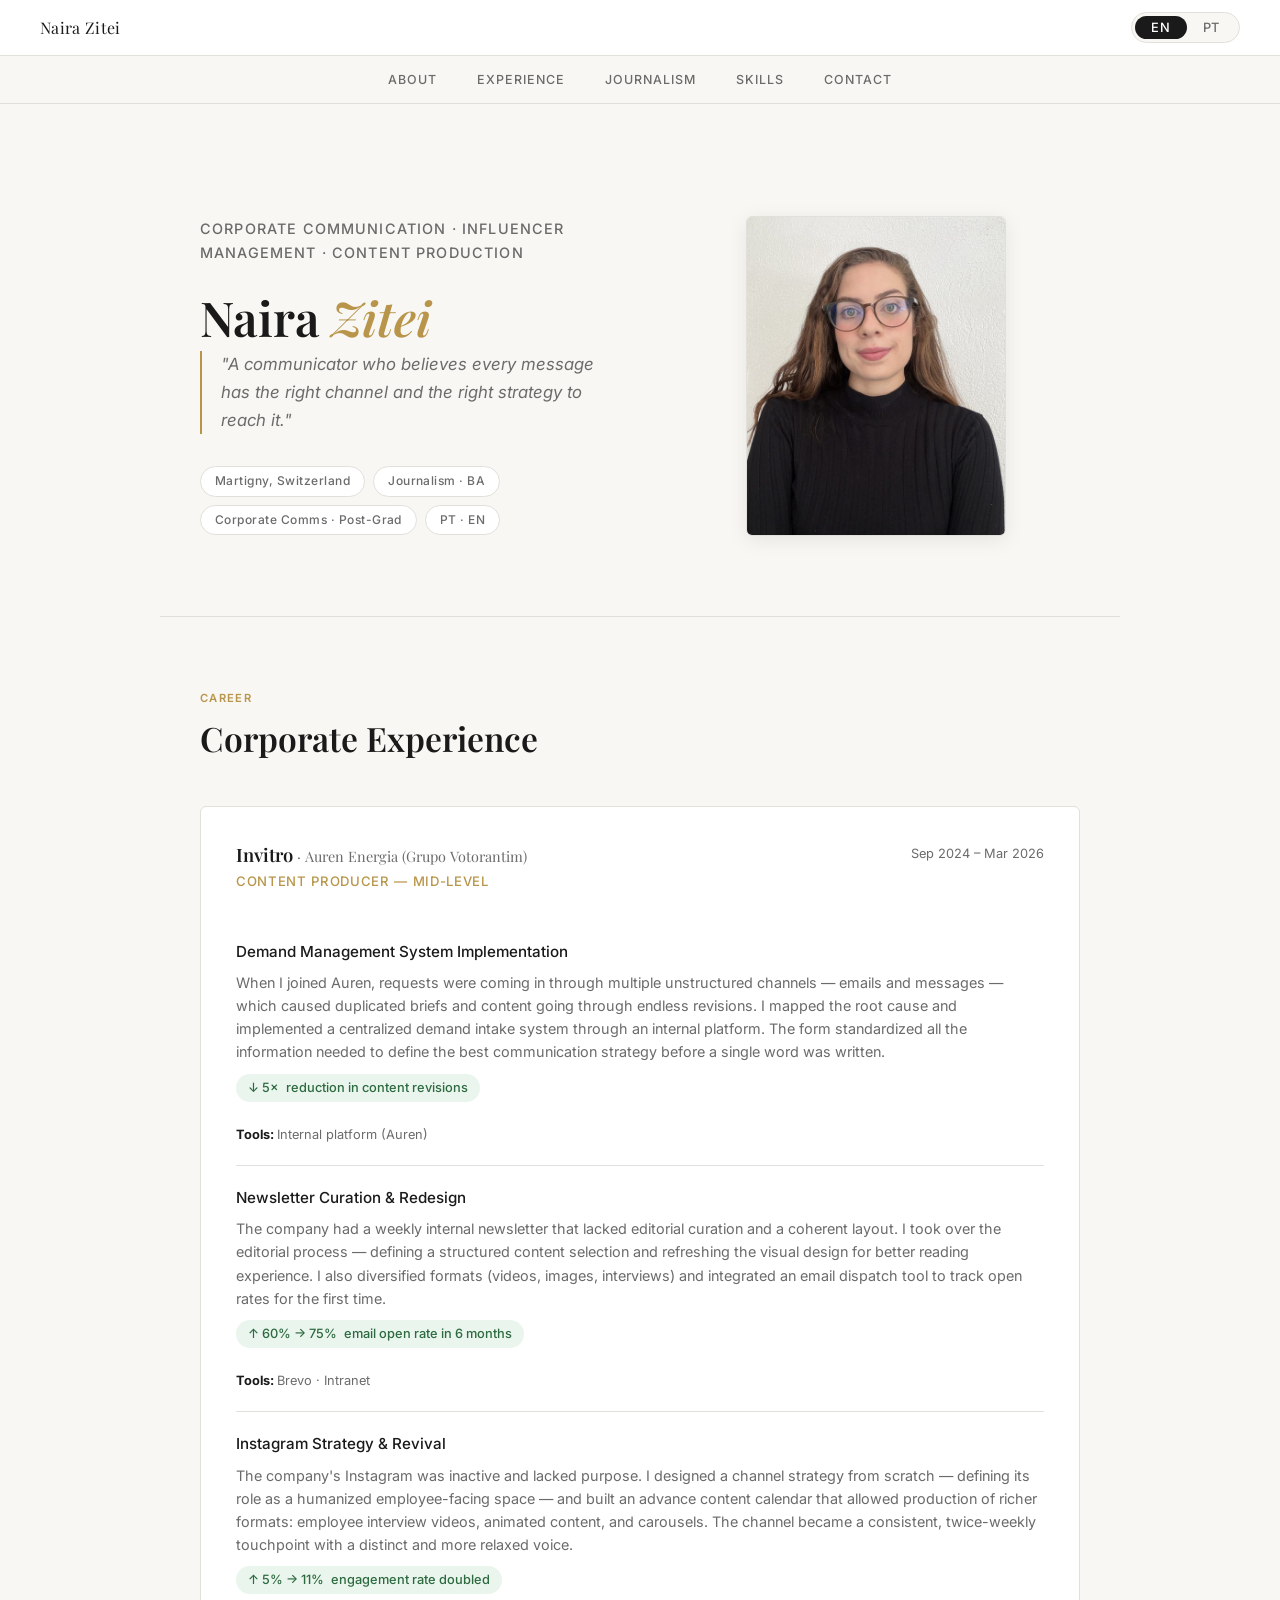
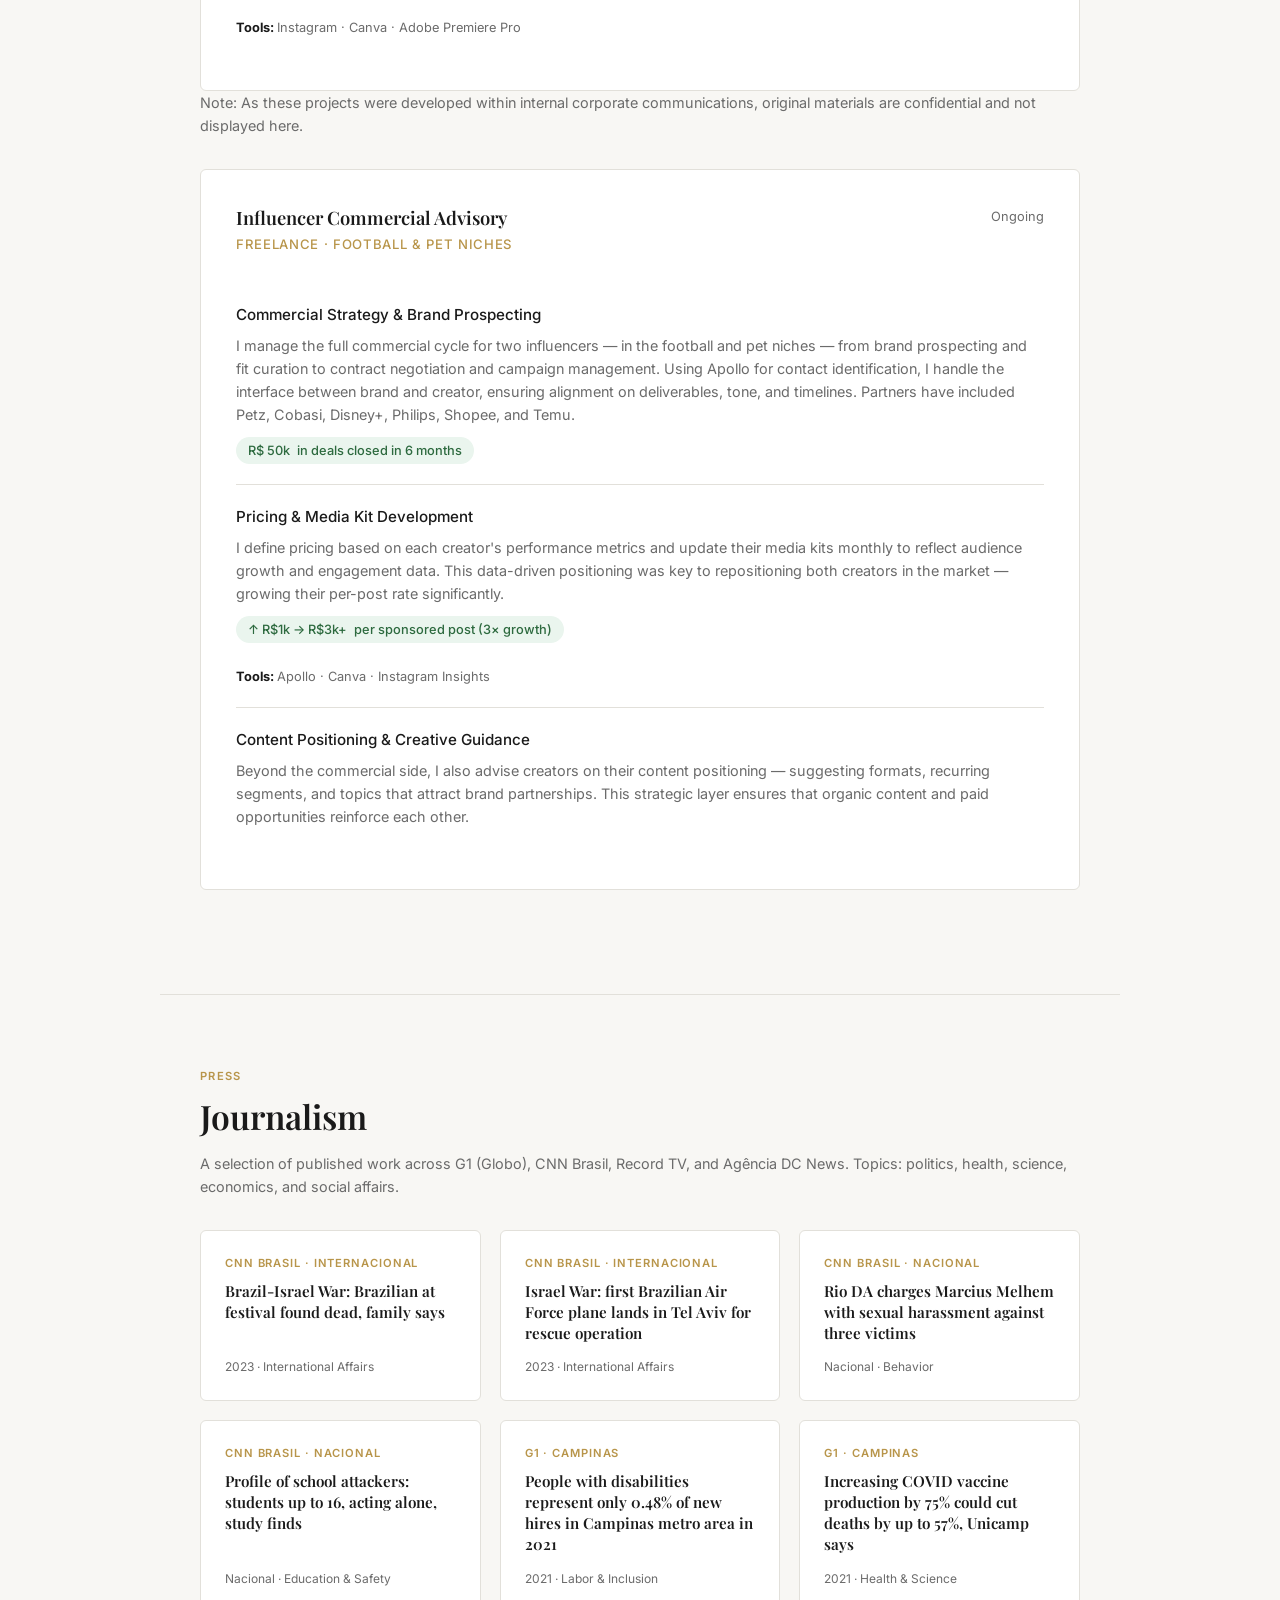
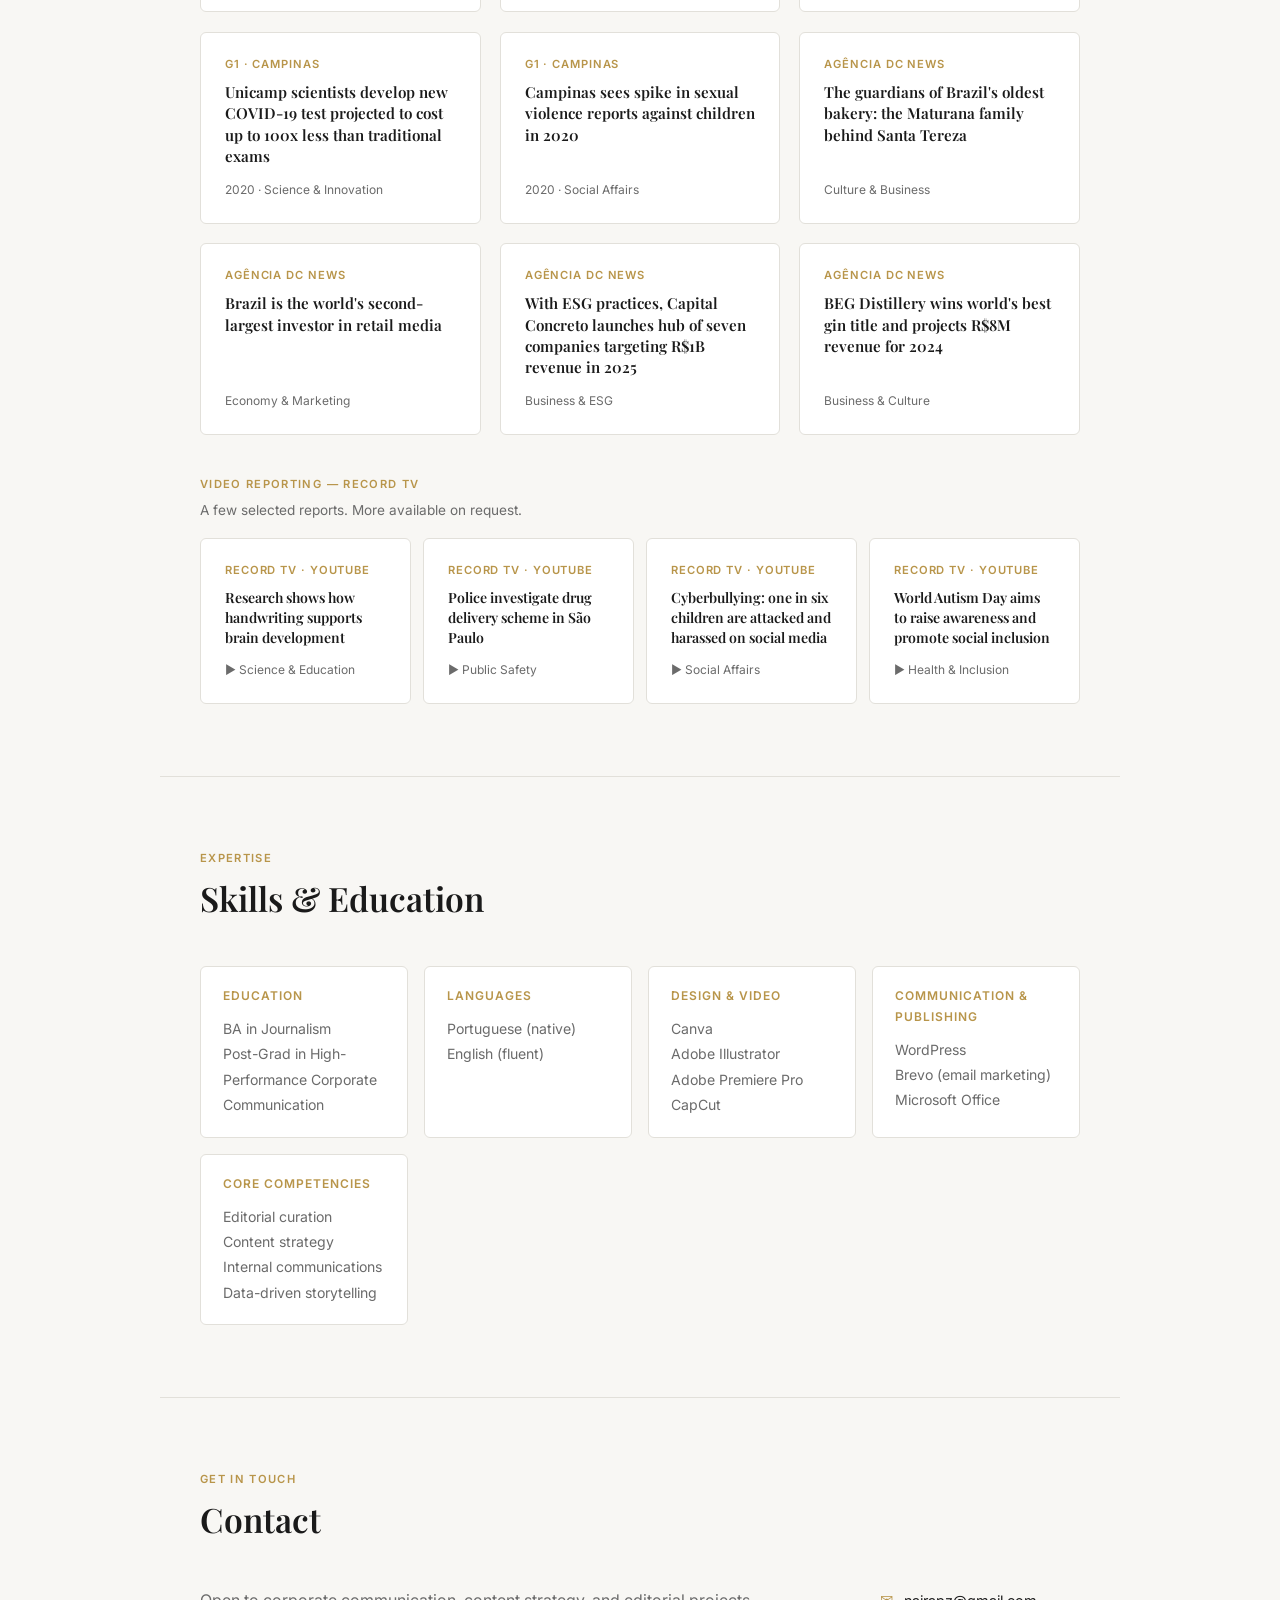
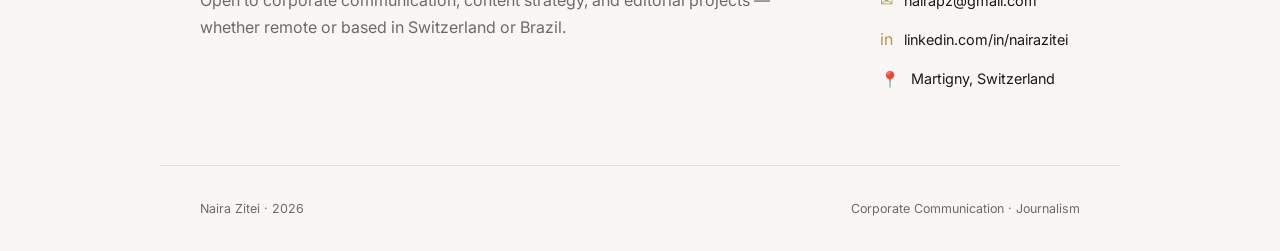
==== commit 6aeddae9: "Update index.html" ====
--- a/index.html
+++ b/index.html
@@ -176,25 +176,21 @@
     justify-content: center;
   }
 
-  .photo-placeholder {
+  .photo-frame {
     width: 260px;
     height: 320px;
-    border-radius: 4px;
-    background: var(--border);
-    display: flex;
-    flex-direction: column;
-    align-items: center;
-    justify-content: center;
-    gap: 0.75rem;
-    color: var(--muted);
-    font-size: 0.85rem;
-    text-align: center;
-    line-height: 1.5;
-    border: 1px dashed #ccc;
-  }
-
-  .photo-placeholder svg {
-    opacity: 0.4;
+    border-radius: 6px;
+    overflow: hidden;
+    border: 1px solid var(--border);
+    box-shadow: 0 4px 20px rgba(0,0,0,0.08);
+  }
+
+  .photo-frame img {
+    width: 100%;
+    height: 100%;
+    object-fit: cover;
+    object-position: center top;
+    display: block;
   }
 
   /* SECTION BASE */
@@ -451,7 +447,7 @@
   @media (max-width: 680px) {
     .hero { grid-template-columns: 1fr; gap: 2.5rem; padding: 4rem 1.5rem 3rem; }
     .hero-photo { order: -1; }
-    .photo-placeholder { width: 180px; height: 220px; }
+    .photo-frame { width: 180px; height: 220px; }
     section { padding: 3rem 1.5rem; }
     nav { gap: 1.2rem; }
     nav a { font-size: 0.7rem; }
@@ -525,13 +521,8 @@
       </div>
     </div>
     <div class="hero-photo">
-      <div class="photo-placeholder">
-        <svg width="48" height="48" viewBox="0 0 24 24" fill="none" stroke="#B8954A" stroke-width="1.2">
-          <circle cx="12" cy="8" r="4"/>
-          <path d="M4 20c0-4 3.6-7 8-7s8 3 8 7"/>
-        </svg>
-        <span data-lang-inline="en">Photo coming soon</span>
-        <span data-lang-inline="pt">Foto em breve</span>
+      <div class="photo-frame">
+        <img src="[data-uri]" alt="Naira Zitei" />
       </div>
     </div>
   </div>
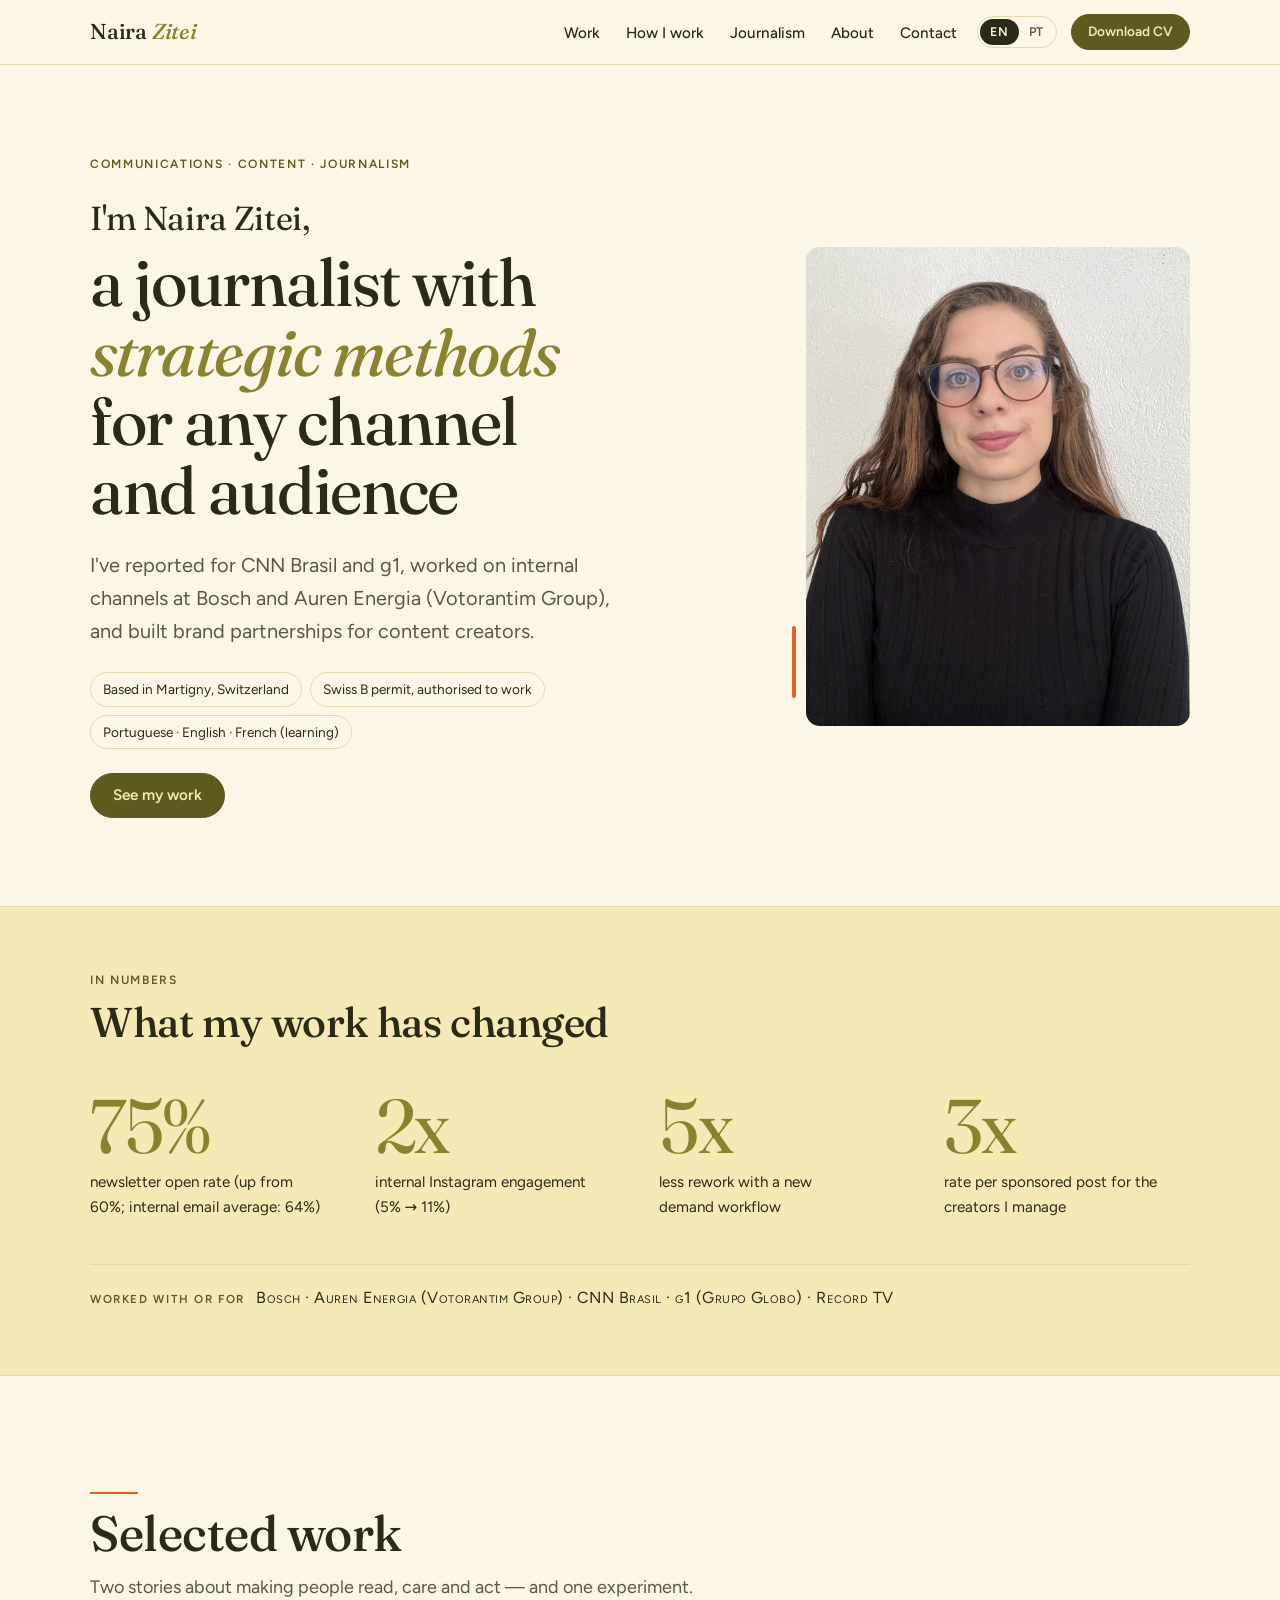
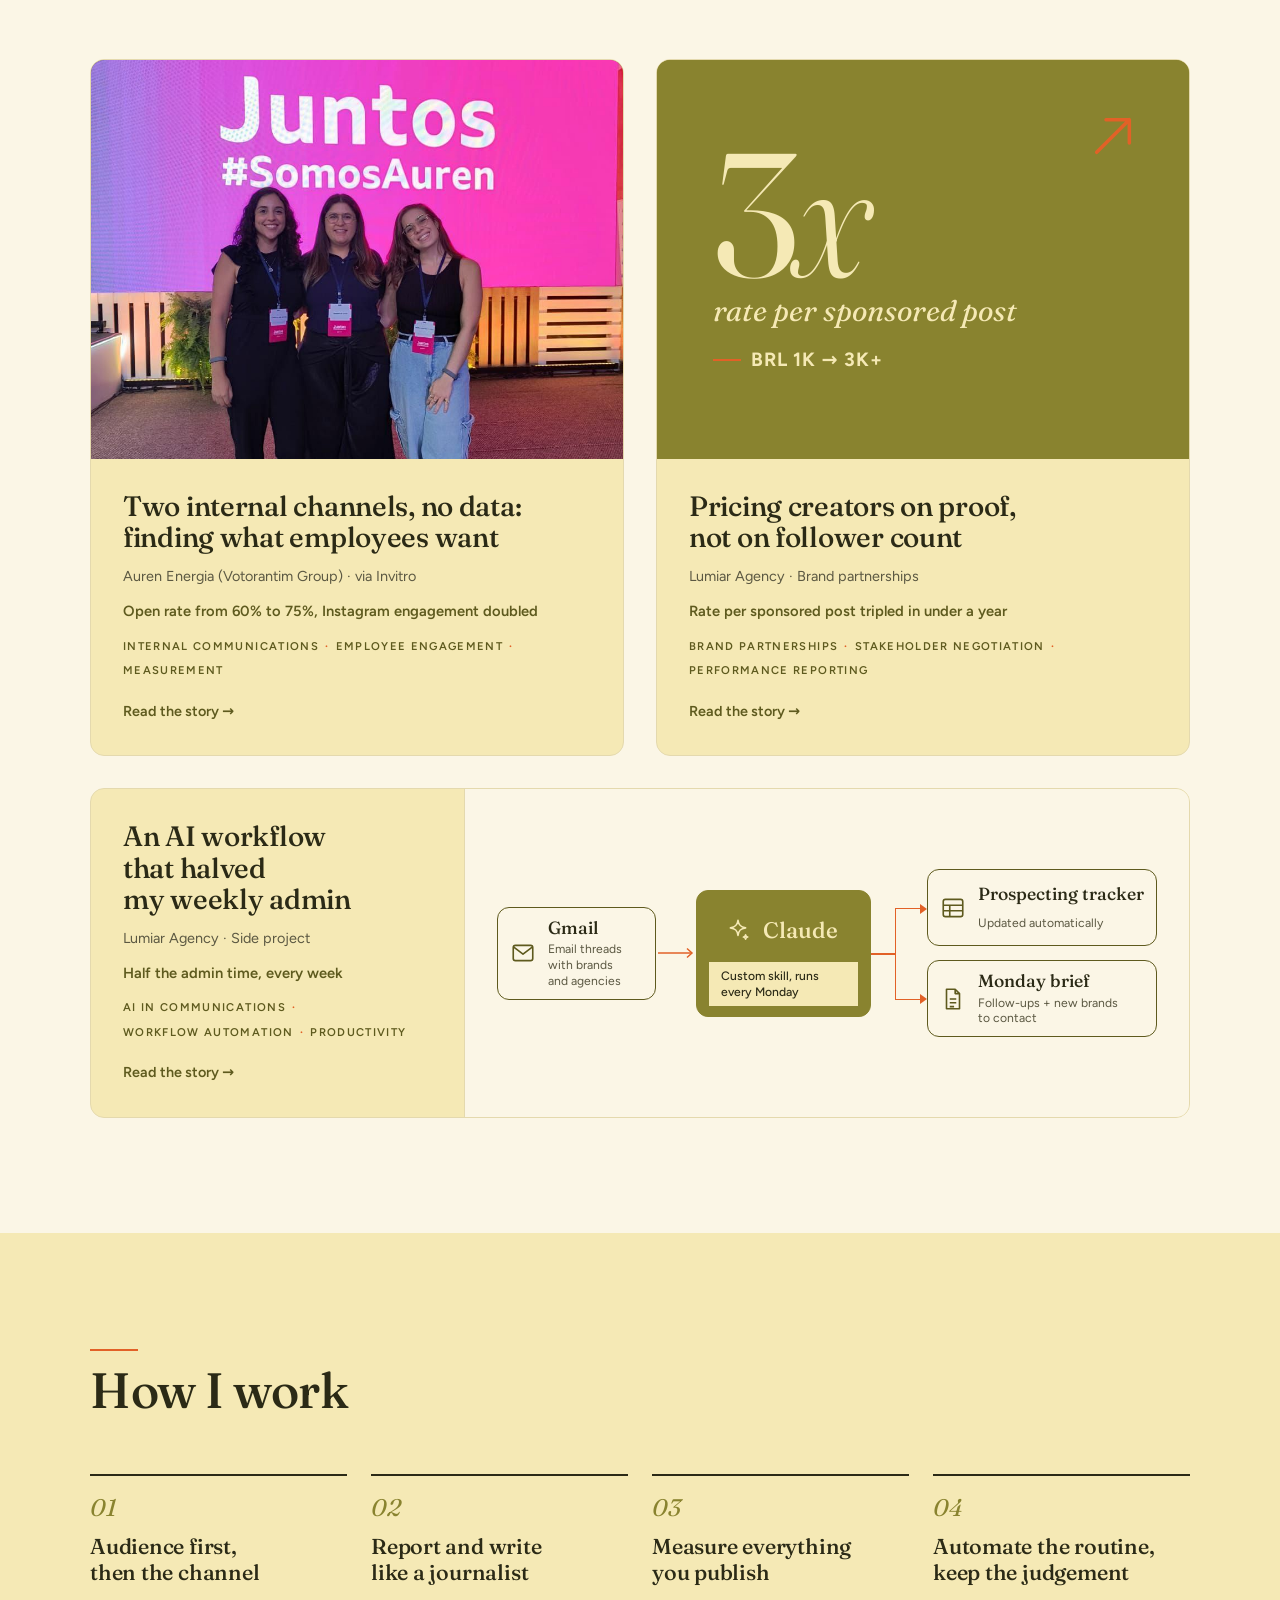
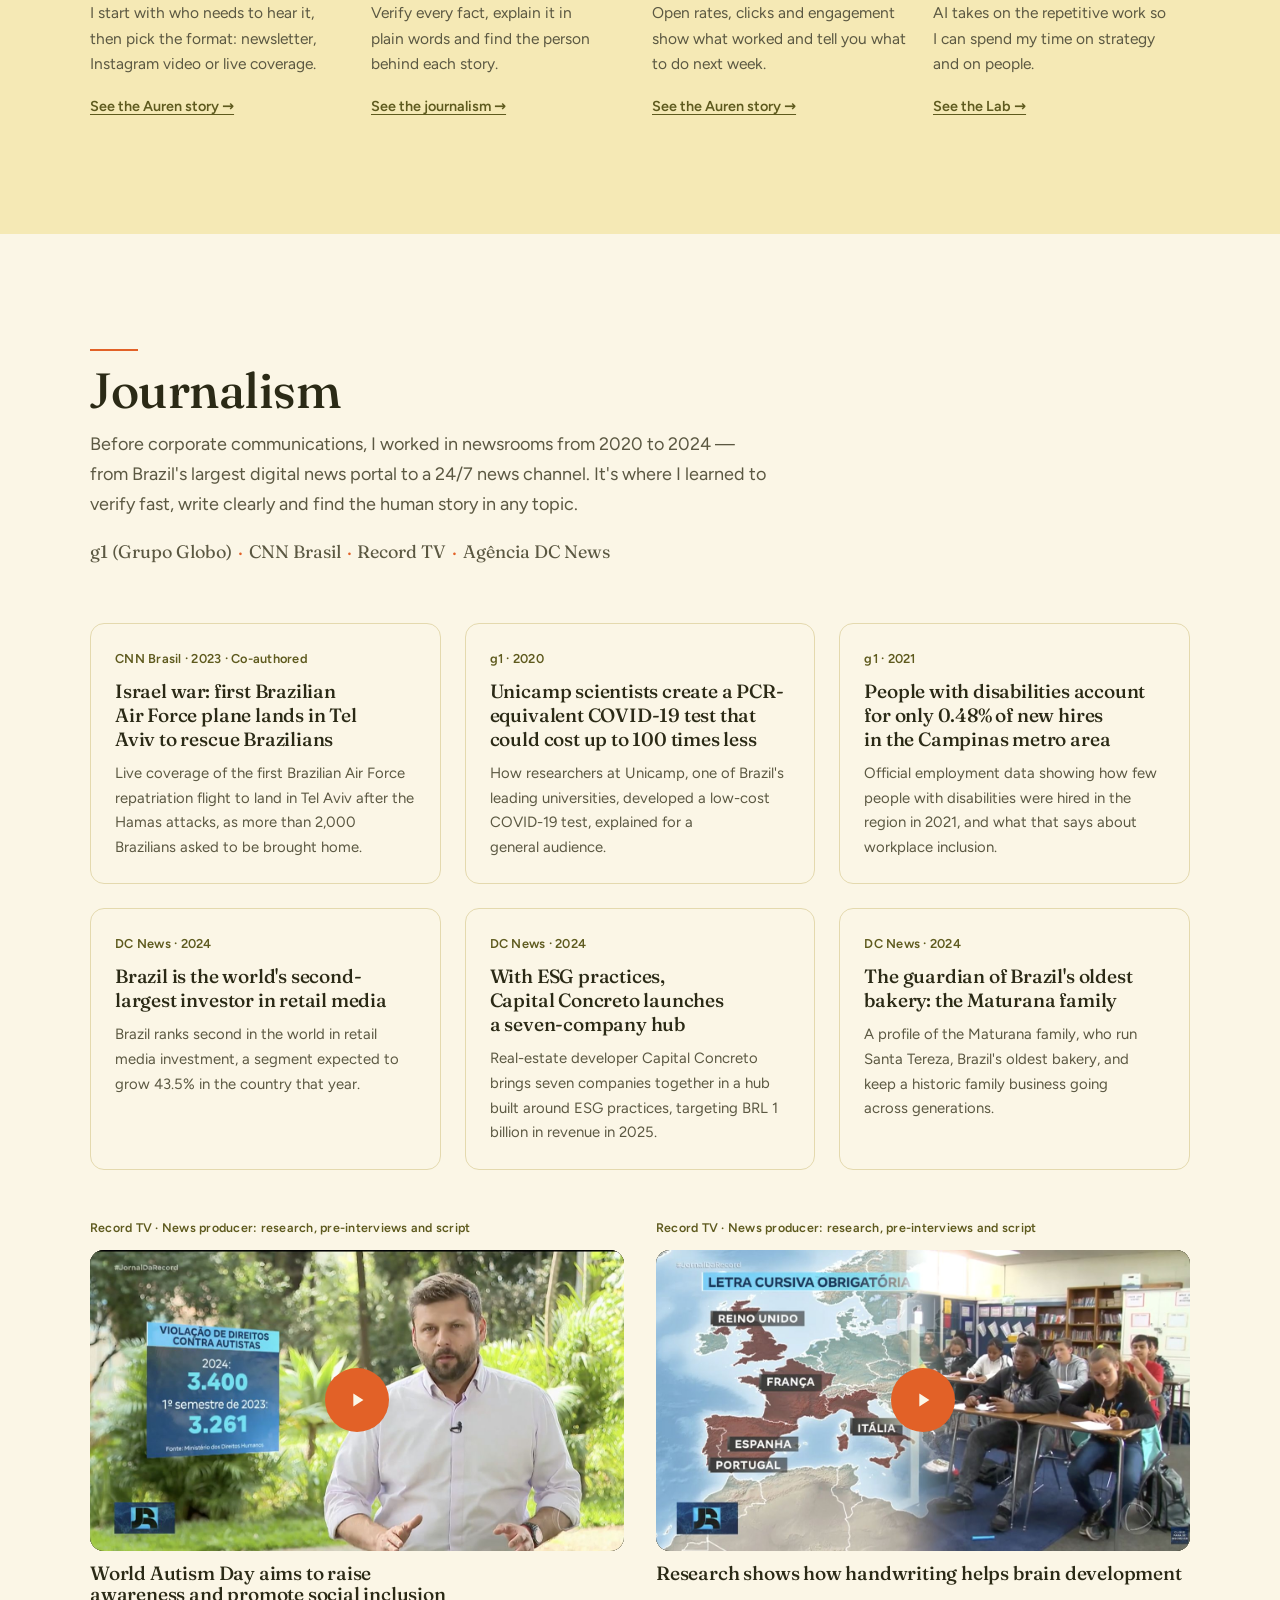
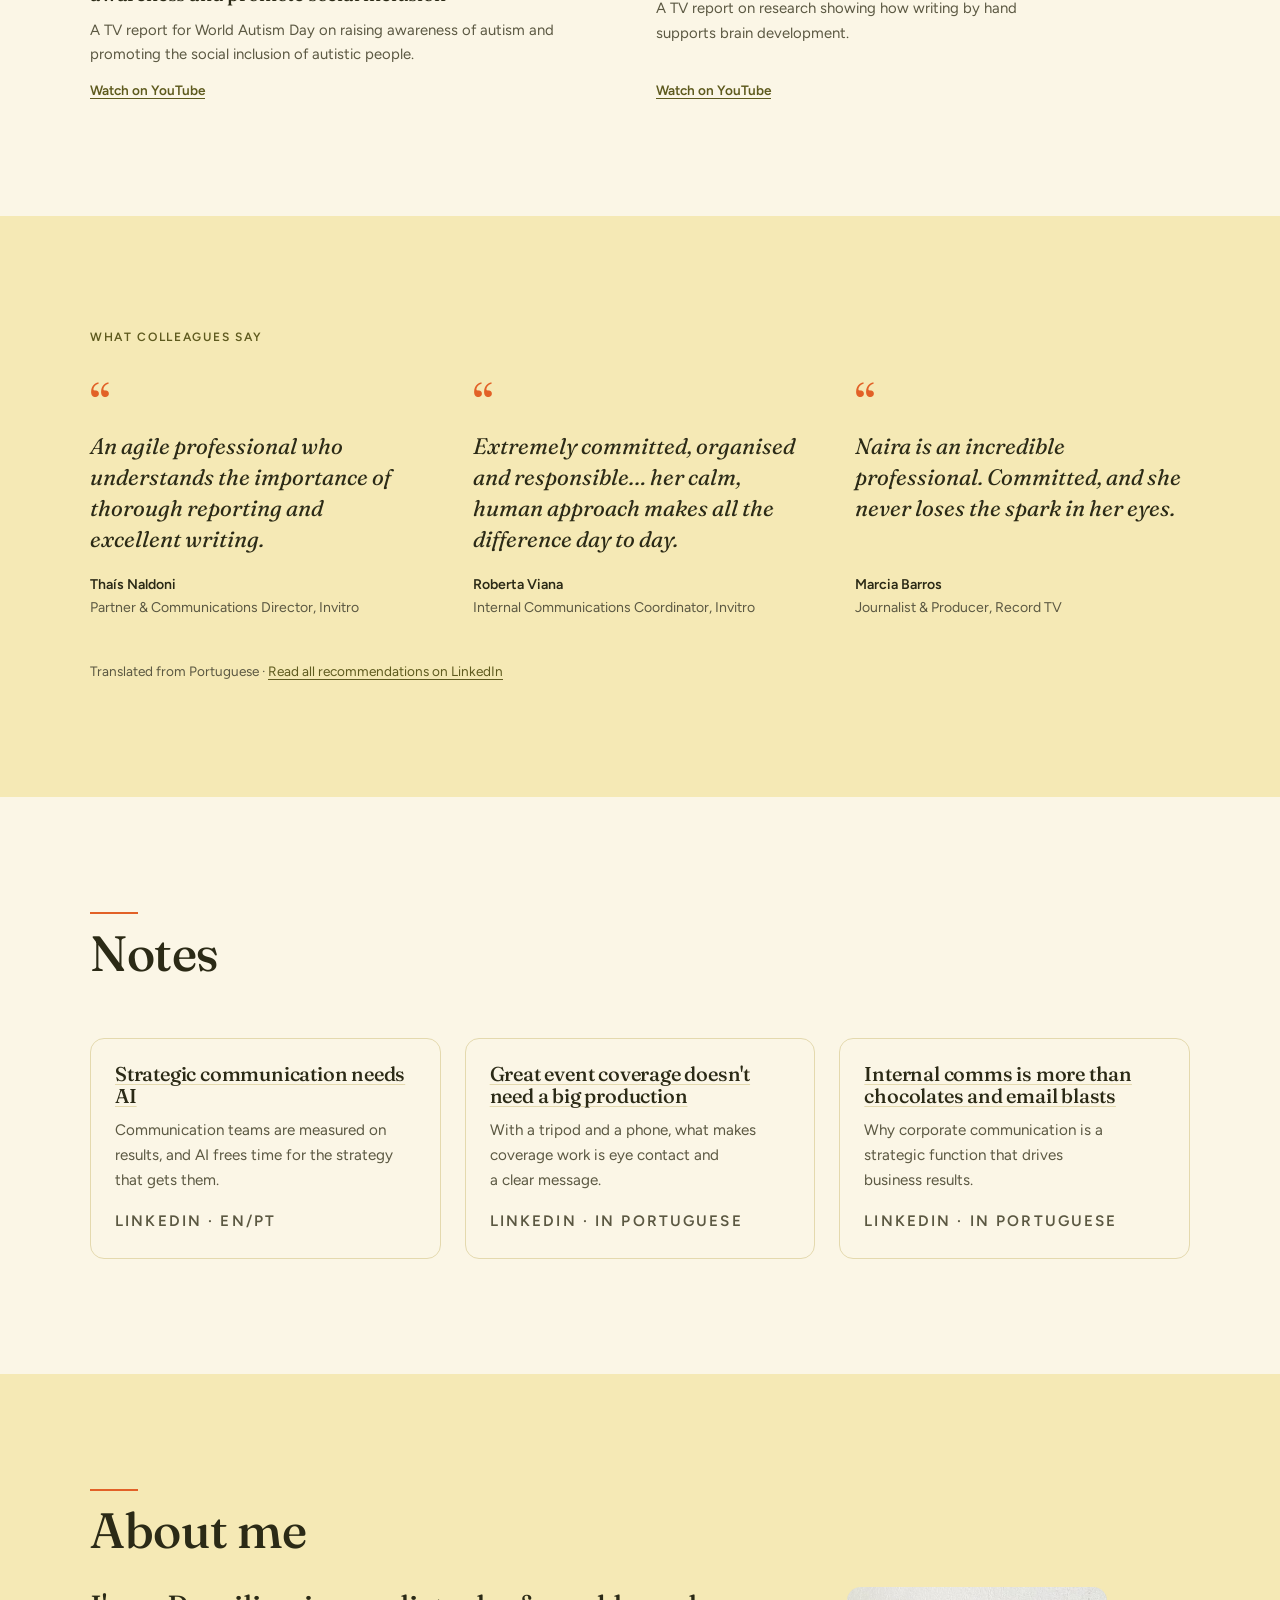
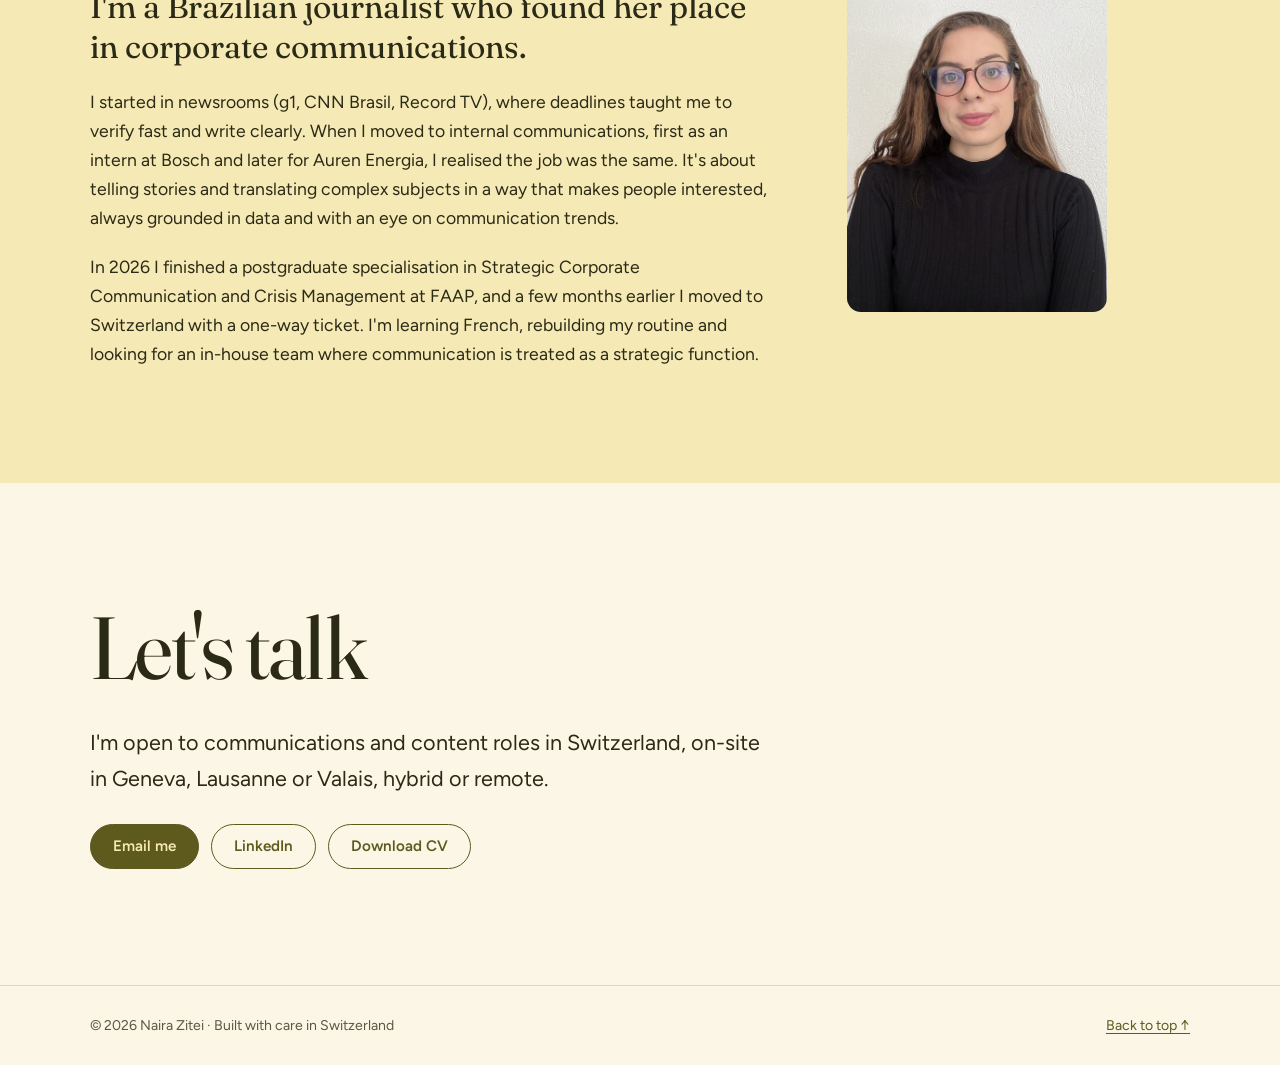
==== commit 951489b4: "Redesign portfolio site (EN + PT) New home page, Auren and Creators case studies, the Lab, Portugues" ====
--- a/index.html
+++ b/index.html
@@ -1,1042 +1,252 @@
-<!DOCTYPE html>
+<!doctype html>
 <html lang="en">
 <head>
-<meta charset="UTF-8">
-<meta name="viewport" content="width=device-width, initial-scale=1.0">
-<title>Naira Zitei — Portfolio</title>
-<link rel="preconnect" href="https://fonts.googleapis.com">
-<link rel="preconnect" href="https://fonts.gstatic.com" crossorigin>
-<link href="https://fonts.googleapis.com/css2?family=Playfair+Display:ital,wght@0,400;0,600;1,400&family=Inter:wght@300;400;500;600&display=swap" rel="stylesheet">
-<style>
-  :root {
-    --gold: #B8954A;
-    --gold-light: #E8D5A3;
-    --ink: #1A1A1A;
-    --muted: #6B6B6B;
-    --surface: #F8F7F4;
-    --white: #FFFFFF;
-    --border: #E2E0DA;
-  }
-
-  * { margin: 0; padding: 0; box-sizing: border-box; }
-
-  html { scroll-behavior: smooth; }
-
-  body {
-    font-family: 'Inter', sans-serif;
-    background: var(--surface);
-    color: var(--ink);
-    font-size: 16px;
-    line-height: 1.7;
-  }
-
-  /* LANGUAGE TOGGLE */
-  .lang-bar {
-    position: fixed;
-    top: 0; left: 0; right: 0;
-    z-index: 100;
-    background: var(--white);
-    border-bottom: 1px solid var(--border);
-    display: flex;
-    align-items: center;
-    justify-content: space-between;
-    padding: 0 2.5rem;
-    height: 56px;
-  }
-
-  .lang-bar-name {
-    font-family: 'Playfair Display', serif;
-    font-size: 1rem;
-    letter-spacing: 0.02em;
-    color: var(--ink);
-  }
-
-  .lang-toggle {
-    display: flex;
-    align-items: center;
-    gap: 0;
-    background: var(--surface);
-    border: 1px solid var(--border);
-    border-radius: 100px;
-    padding: 3px;
-  }
-
-  .lang-btn {
-    background: none;
-    border: none;
-    padding: 4px 16px;
-    border-radius: 100px;
-    font-family: 'Inter', sans-serif;
-    font-size: 0.8rem;
-    font-weight: 500;
-    letter-spacing: 0.05em;
-    cursor: pointer;
-    color: var(--muted);
-    transition: all 0.2s ease;
-  }
-
-  .lang-btn.active {
-    background: var(--ink);
-    color: var(--white);
-  }
-
-  /* NAV */
-  nav {
-    position: fixed;
-    top: 56px; left: 0; right: 0;
-    z-index: 99;
-    background: rgba(248, 247, 244, 0.95);
-    backdrop-filter: blur(8px);
-    border-bottom: 1px solid var(--border);
-    display: flex;
-    justify-content: center;
-    gap: 2.5rem;
-    padding: 0;
-    height: 48px;
-    align-items: center;
-  }
-
-  nav a {
-    text-decoration: none;
-    font-size: 0.78rem;
-    font-weight: 500;
-    letter-spacing: 0.08em;
-    text-transform: uppercase;
-    color: var(--muted);
-    transition: color 0.2s;
-  }
-
-  nav a:hover { color: var(--ink); }
-
-  /* MAIN CONTENT */
-  main { padding-top: 104px; }
-
-  /* HERO */
-  .hero {
-    max-width: 960px;
-    margin: 0 auto;
-    padding: 7rem 2.5rem 5rem;
-    display: grid;
-    grid-template-columns: 1fr 1fr;
-    gap: 4rem;
-    align-items: center;
-  }
-
-  .hero-text h1 {
-    font-family: 'Playfair Display', serif;
-    font-size: clamp(2.2rem, 4vw, 3rem);
-    font-weight: 600;
-    line-height: 1.15;
-    margin-bottom: 0.4rem;
-  }
-
-  .hero-text h1 em {
-    font-style: italic;
-    color: var(--gold);
-  }
-
-  .hero-subtitle {
-    font-size: 0.9rem;
-    font-weight: 500;
-    letter-spacing: 0.08em;
-    text-transform: uppercase;
-    color: var(--muted);
-    margin-bottom: 1.5rem;
-  }
-
-  .hero-tagline {
-    font-size: 1.05rem;
-    color: var(--muted);
-    line-height: 1.65;
-    font-style: italic;
-    border-left: 2px solid var(--gold);
-    padding-left: 1.2rem;
-    margin-bottom: 2rem;
-  }
-
-  .hero-tags {
-    display: flex;
-    flex-wrap: wrap;
-    gap: 0.5rem;
-  }
-
-  .tag {
-    font-size: 0.75rem;
-    font-weight: 500;
-    letter-spacing: 0.04em;
-    padding: 4px 14px;
-    border: 1px solid var(--border);
-    border-radius: 100px;
-    color: var(--muted);
-    background: var(--white);
-  }
-
-  .hero-photo {
-    display: flex;
-    justify-content: center;
-  }
-
-  .photo-frame {
-    width: 260px;
-    height: 320px;
-    border-radius: 6px;
-    overflow: hidden;
-    border: 1px solid var(--border);
-    box-shadow: 0 4px 20px rgba(0,0,0,0.08);
-  }
-
-  .photo-frame img {
-    width: 100%;
-    height: 100%;
-    object-fit: cover;
-    object-position: center top;
-    display: block;
-  }
-
-  /* SECTION BASE */
-  section {
-    max-width: 960px;
-    margin: 0 auto;
-    padding: 4.5rem 2.5rem;
-    border-top: 1px solid var(--border);
-  }
-
-  .section-label {
-    font-size: 0.7rem;
-    font-weight: 600;
-    letter-spacing: 0.12em;
-    text-transform: uppercase;
-    color: var(--gold);
-    margin-bottom: 0.6rem;
-  }
-
-  .section-title {
-    font-family: 'Playfair Display', serif;
-    font-size: clamp(1.6rem, 3vw, 2.1rem);
-    font-weight: 600;
-    line-height: 1.2;
-    margin-bottom: 3rem;
-  }
-
-  /* EXPERIENCE CARDS */
-  .exp-card {
-    background: var(--white);
-    border: 1px solid var(--border);
-    border-radius: 6px;
-    padding: 2rem 2.2rem;
-    margin-bottom: 2rem;
-  }
-
-  .exp-header {
-    display: flex;
-    justify-content: space-between;
-    align-items: flex-start;
-    margin-bottom: 0.3rem;
-    gap: 1rem;
-    flex-wrap: wrap;
-  }
-
-  .exp-company {
-    font-family: 'Playfair Display', serif;
-    font-size: 1.15rem;
-    font-weight: 600;
-  }
-
-  .exp-period {
-    font-size: 0.8rem;
-    color: var(--muted);
-    font-weight: 400;
-    white-space: nowrap;
-    margin-top: 4px;
-  }
-
-  .exp-role {
-    font-size: 0.82rem;
-    font-weight: 500;
-    letter-spacing: 0.05em;
-    text-transform: uppercase;
-    color: var(--gold);
-    margin-bottom: 1.4rem;
-  }
-
-  .exp-projects { list-style: none; }
-
-  .exp-project {
-    padding: 1.2rem 0;
-    border-bottom: 1px solid var(--border);
-  }
-
-  .exp-project:last-child { border-bottom: none; }
-
-  .exp-project-title {
-    font-weight: 500;
-    font-size: 0.95rem;
-    margin-bottom: 0.4rem;
-  }
-
-  .exp-project-desc {
-    font-size: 0.9rem;
-    color: var(--muted);
-    line-height: 1.6;
-    margin-bottom: 0.6rem;
-  }
-
-  .exp-result {
-    display: inline-flex;
-    align-items: center;
-    gap: 0.4rem;
-    font-size: 0.8rem;
-    font-weight: 500;
-    color: #2D6A3F;
-    background: #EAF5EE;
-    padding: 3px 12px;
-    border-radius: 100px;
-  }
-
-  .tools-line {
-    margin-top: 1.4rem;
-    font-size: 0.8rem;
-    color: var(--muted);
-  }
-
-  .tools-line strong { color: var(--ink); }
-
-  /* JOURNALISM */
-  .articles-grid {
-    display: grid;
-    grid-template-columns: repeat(auto-fill, minmax(260px, 1fr));
-    gap: 1.2rem;
-  }
-
-  .article-card {
-    background: var(--white);
-    border: 1px solid var(--border);
-    border-radius: 6px;
-    padding: 1.4rem 1.5rem;
-    text-decoration: none;
-    color: inherit;
-    display: flex;
-    flex-direction: column;
-    transition: border-color 0.2s, transform 0.2s;
-  }
-
-  .article-card:hover {
-    border-color: var(--gold);
-    transform: translateY(-2px);
-  }
-
-  .article-outlet {
-    font-size: 0.7rem;
-    font-weight: 600;
-    letter-spacing: 0.08em;
-    text-transform: uppercase;
-    color: var(--gold);
-    margin-bottom: 0.5rem;
-  }
-
-  .article-title {
-    font-family: 'Playfair Display', serif;
-    font-size: 0.95rem;
-    font-weight: 600;
-    line-height: 1.4;
-    flex: 1;
-    margin-bottom: 0.8rem;
-  }
-
-  .article-topic {
-    font-size: 0.75rem;
-    color: var(--muted);
-  }
-
-  .section-subtitle {
-    font-size: 0.9rem;
-    color: var(--muted);
-    margin-top: -2rem;
-    margin-bottom: 2rem;
-    line-height: 1.6;
-  }
-
-  /* SKILLS */
-  .skills-grid {
-    display: grid;
-    grid-template-columns: repeat(auto-fill, minmax(200px, 1fr));
-    gap: 1rem;
-  }
-
-  .skill-group {
-    background: var(--white);
-    border: 1px solid var(--border);
-    border-radius: 6px;
-    padding: 1.2rem 1.4rem;
-  }
-
-  .skill-group-title {
-    font-size: 0.75rem;
-    font-weight: 600;
-    letter-spacing: 0.08em;
-    text-transform: uppercase;
-    color: var(--gold);
-    margin-bottom: 0.6rem;
-  }
-
-  .skill-list {
-    font-size: 0.88rem;
-    color: var(--muted);
-    line-height: 1.8;
-  }
-
-  /* CONTACT */
-  .contact-wrap {
-    display: flex;
-    gap: 3rem;
-    align-items: flex-start;
-    flex-wrap: wrap;
-  }
-
-  .contact-text {
-    flex: 1;
-    min-width: 220px;
-  }
-
-  .contact-text p {
-    color: var(--muted);
-    font-size: 1rem;
-    line-height: 1.7;
-  }
-
-  .contact-links {
-    display: flex;
-    flex-direction: column;
-    gap: 0.75rem;
-    min-width: 200px;
-  }
-
-  .contact-link {
-    display: flex;
-    align-items: center;
-    gap: 0.7rem;
-    font-size: 0.9rem;
-    color: var(--ink);
-    text-decoration: none;
-    font-weight: 400;
-  }
-
-  .contact-link span {
-    color: var(--gold);
-    font-size: 1rem;
-  }
-
-  .contact-link:hover { color: var(--gold); }
-
-  /* FOOTER */
-  footer {
-    border-top: 1px solid var(--border);
-    padding: 2rem 2.5rem;
-    max-width: 960px;
-    margin: 0 auto;
-    display: flex;
-    justify-content: space-between;
-    align-items: center;
-    font-size: 0.78rem;
-    color: var(--muted);
-    flex-wrap: wrap;
-    gap: 1rem;
-  }
-
-  /* RESPONSIVE */
-  @media (max-width: 680px) {
-    .hero { grid-template-columns: 1fr; gap: 2.5rem; padding: 4rem 1.5rem 3rem; }
-    .hero-photo { order: -1; }
-    .photo-frame { width: 180px; height: 220px; }
-    section { padding: 3rem 1.5rem; }
-    nav { gap: 1.2rem; }
-    nav a { font-size: 0.7rem; }
-    .lang-bar { padding: 0 1.5rem; }
-    .exp-card { padding: 1.4rem 1.2rem; }
-    footer { padding: 1.5rem; }
-  }
-
-  /* LANG VISIBILITY */
-  [data-lang] { display: none; }
-  .lang-en [data-lang="en"] { display: block; }
-  .lang-pt [data-lang="pt"] { display: block; }
-  [data-lang-inline] { display: none; }
-  .lang-en [data-lang-inline="en"] { display: inline; }
-  .lang-pt [data-lang-inline="pt"] { display: inline; }
-  [data-lang-flex] { display: none; }
-  .lang-en [data-lang-flex="en"] { display: flex; }
-  .lang-pt [data-lang-flex="pt"] { display: flex; }
-</style>
+<meta charset="utf-8">
+<meta name="viewport" content="width=device-width, initial-scale=1, viewport-fit=cover">
+<title>Naira Zitei | Communications, Content and Journalism</title>
+<meta name="description" content="Journalist-trained communications and content specialist based in Switzerland. Case studies from Auren Energia (Votorantim Group) and brand partnerships, plus published journalism for CNN Brasil and g1.">
+<link rel="canonical" href="https://nairazitei.github.io/">
+<link rel="alternate" hreflang="en" href="https://nairazitei.github.io/">
+<link rel="alternate" hreflang="pt-BR" href="https://nairazitei.github.io/pt/">
+<link rel="alternate" hreflang="x-default" href="https://nairazitei.github.io/">
+<meta property="og:type" content="website">
+<meta property="og:locale" content="en_GB">
+<meta property="og:title" content="Naira Zitei | Communications, Content and Journalism">
+<meta property="og:description" content="Journalist-trained communications and content specialist based in Switzerland. Case studies from Auren Energia (Votorantim Group) and brand partnerships, plus published journalism for CNN Brasil and g1.">
+<meta property="og:url" content="https://nairazitei.github.io/">
+<meta property="og:image" content="https://nairazitei.github.io/assets/img/og-image.jpg">
+<meta property="og:image:width" content="1200">
+<meta property="og:image:height" content="630">
+<meta property="og:image:alt" content="Portrait of Naira Zitei with the headline: A journalist with strategic methods for any channel and audience">
+<meta name="twitter:card" content="summary_large_image">
+<meta name="theme-color" content="#FBF6E6">
+<link rel="icon" href="assets/img/favicon.svg" type="image/svg+xml">
+<link rel="preload" href="assets/fonts/fraunces-latin-opsz-normal.woff2" as="font" type="font/woff2" crossorigin>
+<link rel="preload" href="assets/fonts/figtree-latin-wght-normal.woff2" as="font" type="font/woff2" crossorigin>
+<link rel="stylesheet" href="assets/css/style.css">
 </head>
-<body class="lang-en">
-
-<!-- LANGUAGE BAR -->
-<div class="lang-bar">
-  <span class="lang-bar-name">Naira Zitei</span>
-  <div class="lang-toggle">
-    <button class="lang-btn active" onclick="setLang('en')" id="btn-en">EN</button>
-    <button class="lang-btn" onclick="setLang('pt')" id="btn-pt">PT</button>
-  </div>
-</div>
-
-<!-- NAV -->
-<nav>
-  <a href="#about" data-lang-inline="en">About</a>
-  <a href="#about" data-lang-inline="pt">Sobre</a>
-  <a href="#experience" data-lang-inline="en">Experience</a>
-  <a href="#experience" data-lang-inline="pt">Experiência</a>
-  <a href="#journalism" data-lang-inline="en">Journalism</a>
-  <a href="#journalism" data-lang-inline="pt">Jornalismo</a>
-  <a href="#skills" data-lang-inline="en">Skills</a>
-  <a href="#skills" data-lang-inline="pt">Habilidades</a>
-  <a href="#contact" data-lang-inline="en">Contact</a>
-  <a href="#contact" data-lang-inline="pt">Contato</a>
-</nav>
-
-<main>
-
-  <!-- HERO -->
-  <div class="hero" id="about">
+<body>
+<a class="skip" href="#main">Skip to&nbsp;content</a>
+<header class="site-header">
+  <div class="wrap">
+    <a class="wordmark" href="#top">Naira <em>Zitei</em></a>
+    <nav class="nav" id="site-nav" aria-label="Main">
+      <ul>
+        <li><a href="#work">Work</a></li>
+        <li><a href="#how-i-work">How I&nbsp;work</a></li>
+        <li><a href="#journalism">Journalism</a></li>
+        <li><a href="#about">About</a></li>
+        <li><a href="#contact">Contact</a></li>
+      </ul>
+    </nav>
+    <div class="header-tools">
+      <div class="lang" role="group" aria-label="Language">
+        <a href="index.html" hreflang="en" lang="en" aria-current="page"><span aria-hidden="true">EN</span><span class="sr-only">English</span></a>
+        <a href="pt/index.html" hreflang="pt-BR" lang="pt-BR"><span aria-hidden="true">PT</span><span class="sr-only">Português</span></a>
+      </div>
+      <a class="btn btn--primary btn--sm" href="assets/cv/Naira-Zitei-CV-EN.pdf" target="_blank" rel="noopener">Download CV<span class="sr-only"> (opens in a new tab)</span></a>
+      <button class="menu-btn" type="button" aria-controls="site-nav" aria-expanded="false" aria-label="Menu">
+        <svg width="20" height="14" viewBox="0 0 20 14" aria-hidden="true"><path d="M0 1h20M0 7h20M0 13h20" stroke="currentColor" stroke-width="1.8" fill="none"/></svg>
+      </button>
+    </div>
+  </div>
+</header>
+<main id="main">
+<span id="top"></span>
+<section class="hero" aria-labelledby="hero-title">
+  <div class="wrap">
     <div class="hero-text">
-      <p class="hero-subtitle">
-        <span data-lang-inline="en">Corporate Communication · Influencer Management · Content Production</span>
-        <span data-lang-inline="pt">Comunicação Corporativa · Assessoria de Influenciadores · Produção de Conteúdo</span>
-      </p>
-      <h1>
-        <span data-lang-inline="en">Naira <em>Zitei</em></span>
-        <span data-lang-inline="pt">Naira <em>Zitei</em></span>
-      </h1>
-      <p class="hero-tagline">
-        <span data-lang-inline="en">"A communicator who believes every message has the right channel and the right strategy to reach it."</span>
-        <span data-lang-inline="pt">"Uma comunicadora que acredita que toda mensagem tem o canal certo e a estratégia certa para chegar lá."</span>
-      </p>
-      <div class="hero-tags">
-        <span class="tag">Martigny, Switzerland</span>
-        <span class="tag" data-lang-inline="en">Journalism · BA</span>
-        <span class="tag" data-lang-inline="pt">Jornalismo · Bacharelado</span>
-        <span class="tag" data-lang-inline="en">Corporate Comms · Post-Grad</span>
-        <span class="tag" data-lang-inline="pt">Comunicação Corporativa · Pós</span>
-        <span class="tag" data-lang-inline="en">PT · EN</span>
-        <span class="tag" data-lang-inline="pt">PT · EN</span>
-      </div>
-    </div>
-    <div class="hero-photo">
-      <div class="photo-frame">
-        <img src="[data-uri]" alt="Naira Zitei" />
-      </div>
-    </div>
-  </div>
-
-  <!-- EXPERIENCE -->
-  <section id="experience">
-    <p class="section-label">
-      <span data-lang-inline="en">Career</span>
-      <span data-lang-inline="pt">Carreira</span>
-    </p>
-    <h2 class="section-title">
-      <span data-lang-inline="en">Corporate Experience</span>
-      <span data-lang-inline="pt">Experiência Corporativa</span>
-    </h2>
-
-    <div class="exp-card">
-      <div class="exp-header">
-        <div>
-          <p class="exp-company">Invitro <span style="font-weight:300;font-size:0.9rem;color:var(--muted)">· Auren Energia (Grupo Votorantim)</span></p>
-          <p class="exp-role">
-            <span data-lang-inline="en">Content Producer — Mid-Level</span>
-            <span data-lang-inline="pt">Produtora de Conteúdo Pleno</span>
-          </p>
+      <p class="eyebrow">Communications · Content ·&nbsp;Journalism</p>
+      <h1 id="hero-title"><span class="hello">I'm Naira Zitei,</span> a journalist with <em class="accent">strategic&nbsp;methods</em> for any channel and&nbsp;audience</h1>
+      <p class="sub">I've reported for CNN Brasil and g1, worked on internal channels at Bosch and Auren Energia (Votorantim Group), and built brand partnerships for content&nbsp;creators.</p>
+      <ul class="tags"><li>Based in Martigny,&nbsp;Switzerland</li><li>Swiss B permit, authorised to&nbsp;work</li><li>Portuguese · English · French&nbsp;(learning)</li></ul>
+      <div class="btn-row">
+        <a class="btn btn--primary" href="#work">See my&nbsp;work</a>
+      </div>
+    </div>
+    <div class="hero-photo"><img src="assets/img/naira-zitei-portrait-1000.jpg" srcset="assets/img/naira-zitei-portrait-560.jpg 560w, assets/img/naira-zitei-portrait-1000.jpg 1000w" sizes="(max-width: 760px) 260px, 420px" width="1000" height="1333" alt="Portrait of Naira Zitei" fetchpriority="high"></div>
+  </div>
+</section>
+
+<section class="numbers" aria-labelledby="numbers-title">
+  <div class="wrap">
+    <div class="numbers-head"><p class="eyebrow">In&nbsp;numbers</p><h2 id="numbers-title">What my work has&nbsp;changed</h2></div>
+    <ul class="numbers-grid">
+      <li><a class="num-link" href="auren.html"><span class="big">75%</span><p>newsletter open rate (up from 60%; internal email average:&nbsp;64%)</p></a></li>
+      <li><a class="num-link" href="auren.html"><span class="big">2x</span><p>internal Instagram engagement (5% →&nbsp;11%)</p></a></li>
+      <li><a class="num-link" href="auren.html"><span class="big">5x</span><p>less rework with a new demand&nbsp;workflow</p></a></li>
+      <li><a class="num-link" href="creators.html"><span class="big">3x</span><p>rate per sponsored post for the creators I&nbsp;manage</p></a></li>
+    </ul>
+    <p class="names"><strong>WORKED WITH OR&nbsp;FOR</strong> <span>Bosch · Auren Energia (Votorantim Group) · CNN Brasil · g1 (Grupo Globo) · Record TV</span></p>
+  </div>
+</section>
+
+<section class="section" id="work" aria-labelledby="work-title">
+  <div class="wrap">
+    <div class="section-head">
+      <hr class="rule">
+      <h2 id="work-title">Selected&nbsp;work</h2>
+      <p>Two stories about making people read, care and act — and one&nbsp;experiment.</p>
+    </div>
+    <div class="work-grid">
+      <a class="card" href="auren.html">
+        <div class="card-media"><img src="assets/img/evento-auren-2025.jpg" width="960" height="1280" loading="lazy" alt="Auren communications team at the 2025 leadership event"></div>
+        <div class="card-body">
+          <h3 class="card-title">Two internal channels, no data: finding what employees&nbsp;want</h3>
+          <p class="card-context">Auren Energia (Votorantim Group) · via&nbsp;Invitro</p>
+          <p class="card-result">Open rate from 60% to 75%, Instagram engagement&nbsp;doubled</p>
+          <ul class="chips"><li>Internal communications<span class="tag-dot" aria-hidden="true">·</span></li><li>Employee engagement<span class="tag-dot" aria-hidden="true">·</span></li><li>Measurement</li></ul>
+          <span class="card-cta">Read the story →</span>
         </div>
-        <p class="exp-period">
-          <span data-lang-inline="en">Sep 2024 – Mar 2026</span>
-          <span data-lang-inline="pt">Set 2024 – Mar 2026</span>
-        </p>
-      </div>
-
-      <ul class="exp-projects">
-
-        <!-- PROJECT 1 -->
-        <li class="exp-project">
-          <p class="exp-project-title">
-            <span data-lang-inline="en">Demand Management System Implementation</span>
-            <span data-lang-inline="pt">Implementação de Sistema de Recebimento de Demandas</span>
-          </p>
-          <p class="exp-project-desc">
-            <span data-lang-inline="en">When I joined Auren, requests were coming in through multiple unstructured channels — emails and messages — which caused duplicated briefs and content going through endless revisions. I mapped the root cause and implemented a centralized demand intake system through an internal platform. The form standardized all the information needed to define the best communication strategy before a single word was written.</span>
-            <span data-lang-inline="pt">Ao chegar na Auren, as demandas chegavam por múltiplos canais desestruturados — e-mails e mensagens —, o que gerava briefings duplicados e materiais com refações excessivas. Mapeei a causa raiz e implementei um sistema centralizado de recebimento de demandas por uma plataforma interna. O formulário padronizou todas as informações necessárias para definir a melhor estratégia de comunicação antes de qualquer produção.</span>
-          </p>
-          <span class="exp-result">
-            ↓ 5× 
-            <span data-lang-inline="en">reduction in content revisions</span>
-            <span data-lang-inline="pt">redução nas refações de materiais</span>
-          </span>
-          <p class="tools-line">
-            <strong data-lang-inline="en">Tools: </strong>
-            <strong data-lang-inline="pt">Ferramentas: </strong>
-            <span data-lang-inline="en">Internal platform (Auren)</span>
-            <span data-lang-inline="pt">Plataforma interna (Auren)</span>
-          </p>
-        </li>
-
-        <!-- PROJECT 2 -->
-        <li class="exp-project">
-          <p class="exp-project-title">
-            <span data-lang-inline="en">Newsletter Curation & Redesign</span>
-            <span data-lang-inline="pt">Curadoria e Redesign da Newsletter</span>
-          </p>
-          <p class="exp-project-desc">
-            <span data-lang-inline="en">The company had a weekly internal newsletter that lacked editorial curation and a coherent layout. I took over the editorial process — defining a structured content selection and refreshing the visual design for better reading experience. I also diversified formats (videos, images, interviews) and integrated an email dispatch tool to track open rates for the first time.</span>
-            <span data-lang-inline="pt">A empresa tinha uma newsletter semanal interna sem curadoria editorial e com layout desatualizado. Assumi o processo editorial — estruturando a seleção de pautas e reformulando o layout para uma melhor experiência de leitura. Diversifiquei os formatos (vídeos, imagens, entrevistas) e integrei um disparador de e-mails para mensurar as taxas de abertura pela primeira vez.</span>
-          </p>
-          <span class="exp-result">
-            ↑ 60% → 75% 
-            <span data-lang-inline="en">email open rate in 6 months</span>
-            <span data-lang-inline="pt">taxa de abertura em 6 meses</span>
-          </span>
-          <p class="tools-line">
-            <strong data-lang-inline="en">Tools: </strong>
-            <strong data-lang-inline="pt">Ferramentas: </strong>
-            Brevo · Intranet
-          </p>
-        </li>
-
-        <!-- PROJECT 3 -->
-        <li class="exp-project">
-          <p class="exp-project-title">
-            <span data-lang-inline="en">Instagram Strategy & Revival</span>
-            <span data-lang-inline="pt">Estratégia e Revitalização do Instagram</span>
-          </p>
-          <p class="exp-project-desc">
-            <span data-lang-inline="en">The company's Instagram was inactive and lacked purpose. I designed a channel strategy from scratch — defining its role as a humanized employee-facing space — and built an advance content calendar that allowed production of richer formats: employee interview videos, animated content, and carousels. The channel became a consistent, twice-weekly touchpoint with a distinct and more relaxed voice.</span>
-            <span data-lang-inline="pt">O Instagram da empresa estava abandonado e sem propósito definido. Desenvolvi uma estratégia de canal do zero — definindo seu papel como um espaço humanizado e descontraído para colaboradores — e criei um calendário de pautas com antecedência que viabilizou formatos mais elaborados: vídeos com colaboradores, animações e carrosseis. O canal passou a ter publicações duas vezes por semana com uma voz própria e consistente.</span>
-          </p>
-          <span class="exp-result">
-            ↑ 5% → 11% 
-            <span data-lang-inline="en">engagement rate doubled</span>
-            <span data-lang-inline="pt">taxa de engajamento dobrada</span>
-          </span>
-          <p class="tools-line">
-            <strong data-lang-inline="en">Tools: </strong>
-            <strong data-lang-inline="pt">Ferramentas: </strong>
-            Instagram · Canva · Adobe Premiere Pro
-          </p>
-        </li>
-
-      </ul>
-    </div>
-
-    <p class="section-subtitle">
-      <span data-lang-inline="en">Note: As these projects were developed within internal corporate communications, original materials are confidential and not displayed here.</span>
-      <span data-lang-inline="pt">Nota: Por serem projetos desenvolvidos no âmbito da comunicação interna corporativa, os materiais originais são confidenciais e não estão expostos aqui.</span>
-    </p>
-
-    <!-- INFLUENCER CARD -->
-    <div class="exp-card">
-      <div class="exp-header">
-        <div>
-          <p class="exp-company">
-            <span data-lang-inline="en">Influencer Commercial Advisory</span>
-            <span data-lang-inline="pt">Assessoria Comercial de Influenciadores</span>
-          </p>
-          <p class="exp-role">
-            <span data-lang-inline="en">Freelance · Football &amp; Pet niches</span>
-            <span data-lang-inline="pt">Freela · Nichos de futebol e pet</span>
-          </p>
+      </a>
+      <a class="card" href="creators.html">
+        <div class="card-media"><div class="typo-cover" role="img" aria-label="3x rate per sponsored post, from BRL 1K to 3K+">
+  <svg class="arrow" viewBox="0 0 48 48" aria-hidden="true"><path d="M10 38 38 10M18 10h20v20" fill="none" stroke="#E26127" stroke-width="3" stroke-linecap="round" stroke-linejoin="round"/></svg>
+  <span class="x" aria-hidden="true">3<em>x</em></span>
+  <span class="lbl" aria-hidden="true">rate per sponsored post</span>
+  <span class="from" aria-hidden="true">BRL 1K → 3K+</span>
+</div></div>
+        <div class="card-body">
+          <h3 class="card-title">Pricing creators on proof, not on follower&nbsp;count</h3>
+          <p class="card-context">Lumiar Agency · Brand&nbsp;partnerships</p>
+          <p class="card-result">Rate per sponsored post tripled in under a&nbsp;year</p>
+          <ul class="chips"><li>Brand partnerships<span class="tag-dot" aria-hidden="true">·</span></li><li>Stakeholder negotiation<span class="tag-dot" aria-hidden="true">·</span></li><li>Performance&nbsp;reporting</li></ul>
+          <span class="card-cta">Read the story →</span>
         </div>
-        <p class="exp-period">
-          <span data-lang-inline="en">Ongoing</span>
-          <span data-lang-inline="pt">Em andamento</span>
-        </p>
-      </div>
-
-      <ul class="exp-projects">
-
-        <li class="exp-project">
-          <p class="exp-project-title">
-            <span data-lang-inline="en">Commercial Strategy & Brand Prospecting</span>
-            <span data-lang-inline="pt">Estratégia Comercial e Prospecção de Marcas</span>
-          </p>
-          <p class="exp-project-desc">
-            <span data-lang-inline="en">I manage the full commercial cycle for two influencers — in the football and pet niches — from brand prospecting and fit curation to contract negotiation and campaign management. Using Apollo for contact identification, I handle the interface between brand and creator, ensuring alignment on deliverables, tone, and timelines. Partners have included Petz, Cobasi, Disney+, Philips, Shopee, and Temu.</span>
-            <span data-lang-inline="pt">Gerencio o ciclo comercial completo de dois influenciadores — nos nichos de futebol e pet — desde a prospecção de marcas e curadoria de fit até a negociação de contratos e gestão de campanhas. Utilizando o Apollo para identificação de contatos, faço a interface entre marca e criador, garantindo alinhamento de entregas, tom e prazos. Parceiros incluem Petz, Cobasi, Disney+, Philips, Shopee e Temu.</span>
-          </p>
-          <span class="exp-result">
-            R$ 50k
-            <span data-lang-inline="en">in deals closed in 6 months</span>
-            <span data-lang-inline="pt">em publicidades fechadas em 6 meses</span>
-          </span>
-        </li>
-
-        <li class="exp-project">
-          <p class="exp-project-title">
-            <span data-lang-inline="en">Pricing & Media Kit Development</span>
-            <span data-lang-inline="pt">Precificação e Elaboração de Mídia Kit</span>
-          </p>
-          <p class="exp-project-desc">
-            <span data-lang-inline="en">I define pricing based on each creator's performance metrics and update their media kits monthly to reflect audience growth and engagement data. This data-driven positioning was key to repositioning both creators in the market — growing their per-post rate significantly.</span>
-            <span data-lang-inline="pt">Defino a precificação com base nas métricas de cada criador e atualizo os media kits mensalmente para refletir o crescimento de audiência e dados de engajamento. Esse posicionamento orientado a dados foi fundamental para reposicionar os dois criadores no mercado — elevando significativamente o valor por publicação.</span>
-          </p>
-          <span class="exp-result">
-            ↑ R$1k → R$3k+
-            <span data-lang-inline="en">per sponsored post (3× growth)</span>
-            <span data-lang-inline="pt">por publicação patrocinada (crescimento 3×)</span>
-          </span>
-          <p class="tools-line">
-            <strong data-lang-inline="en">Tools: </strong>
-            <strong data-lang-inline="pt">Ferramentas: </strong>
-            Apollo · Canva · Instagram Insights
-          </p>
-        </li>
-
-        <li class="exp-project">
-          <p class="exp-project-title">
-            <span data-lang-inline="en">Content Positioning & Creative Guidance</span>
-            <span data-lang-inline="pt">Posicionamento de Conteúdo e Orientação Criativa</span>
-          </p>
-          <p class="exp-project-desc">
-            <span data-lang-inline="en">Beyond the commercial side, I also advise creators on their content positioning — suggesting formats, recurring segments, and topics that attract brand partnerships. This strategic layer ensures that organic content and paid opportunities reinforce each other.</span>
-            <span data-lang-inline="pt">Além da parte comercial, oriento os criadores no posicionamento de conteúdo — sugerindo formatos, quadros recorrentes e temas que atraem parcerias com marcas. Essa camada estratégica garante que o conteúdo orgânico e as oportunidades pagas se reforcem mutuamente.</span>
-          </p>
-        </li>
-
-      </ul>
-    </div>
-
-  </section>
-
-  <!-- JOURNALISM -->
-  <section id="journalism">
-    <p class="section-label">
-      <span data-lang-inline="en">Press</span>
-      <span data-lang-inline="pt">Imprensa</span>
-    </p>
-    <h2 class="section-title">
-      <span data-lang-inline="en">Journalism</span>
-      <span data-lang-inline="pt">Jornalismo</span>
-    </h2>
-    <p class="section-subtitle" style="margin-bottom:2rem;">
-      <span data-lang-inline="en">A selection of published work across G1 (Globo), CNN Brasil, Record TV, and Agência DC News. Topics: politics, health, science, economics, and social affairs.</span>
-      <span data-lang-inline="pt">Uma seleção de publicações no G1 (Globo), CNN Brasil, Record TV e Agência DC News. Temas: política, saúde, ciência, economia e comportamento.</span>
-    </p>
-
-    <div class="articles-grid">
-
-      <a class="article-card" href="https://www.cnnbrasil.com.br/internacional/guerra-em-israel-brasileiro-que-estava-em-festival-e-encontrado-morto/" target="_blank">
-        <p class="article-outlet">CNN Brasil · Internacional</p>
-        <p class="article-title">
-          <span data-lang-inline="en">Brazil-Israel War: Brazilian at festival found dead, family says</span>
-          <span data-lang-inline="pt">Guerra em Israel: brasileiro em festival é encontrado morto, diz família</span>
-        </p>
-        <p class="article-topic">
-          <span data-lang-inline="en">2023 · International Affairs</span>
-          <span data-lang-inline="pt">2023 · Internacional</span>
-        </p>
       </a>
-
-      <a class="article-card" href="https://www.cnnbrasil.com.br/internacional/guerra-de-israel-1o-aviao-da-fab-chega-a-tel-aviv-para-resgatar-brasileiros/" target="_blank">
-        <p class="article-outlet">CNN Brasil · Internacional</p>
-        <p class="article-title">
-          <span data-lang-inline="en">Israel War: first Brazilian Air Force plane lands in Tel Aviv for rescue operation</span>
-          <span data-lang-inline="pt">Guerra de Israel: 1º avião da FAB chega a Tel Aviv para resgatar brasileiros</span>
-        </p>
-        <p class="article-topic">
-          <span data-lang-inline="en">2023 · International Affairs</span>
-          <span data-lang-inline="pt">2023 · Internacional</span>
-        </p>
+      <a class="card card--lab" href="lab.html">
+        <div class="card-body">
+          <h3 class="card-title">An AI workflow that halved my weekly&nbsp;admin</h3>
+          <p class="card-context">Lumiar Agency · Side&nbsp;project</p>
+          <p class="card-result">Half the admin time, every&nbsp;week</p>
+          <ul class="chips"><li>AI in communications<span class="tag-dot" aria-hidden="true">·</span></li><li>Workflow automation<span class="tag-dot" aria-hidden="true">·</span></li><li>Productivity</li></ul>
+          <span class="card-cta">Read the story →</span>
+        </div>
+        <div class="lab-visual"><figure class="flow-fig" style="margin:0;width:100%">
+  <div class="flow" role="img" aria-label="Diagram: Gmail threads go to a Claude skill every Monday, which updates the prospecting tracker and produces a brief with follow-ups and new brands to contact.">
+    <div class="node"><svg viewBox="0 0 24 24" fill="none" stroke="currentColor" stroke-width="1.5" stroke-linecap="round" stroke-linejoin="round" aria-hidden="true"><rect x="3" y="5" width="18" height="14" rx="2"/><path d="m3.5 6.5 8.5 6.5 8.5-6.5"/></svg><b>Gmail</b><small>Email threads with brands and&nbsp;agencies</small></div>
+    <div class="flow-arrow"><span class="fork-h"><svg viewBox="0 0 40 12" aria-hidden="true"><path d="M2 6h34" stroke="currentColor" stroke-width="1.5"/><path d="m31 1.5 5 4.5-5 4.5" fill="none" stroke="currentColor" stroke-width="1.5"/></svg></span><span class="fork-v"><svg viewBox="0 0 12 36" aria-hidden="true"><path d="M6 2v30" stroke="currentColor" stroke-width="1.5"/><path d="m1.5 27 4.5 5 4.5-5" fill="none" stroke="currentColor" stroke-width="1.5"/></svg></span></div>
+    <div class="node node--claude"><svg viewBox="0 0 24 24" fill="none" stroke="currentColor" stroke-width="1.5" stroke-linejoin="round" aria-hidden="true"><path d="M12 3c.6 4.6 2.4 6.4 7 7-4.6.6-6.4 2.4-7 7-.6-4.6-2.4-6.4-7-7 4.6-.6 6.4-2.4 7-7Z"/><path d="M19 16.5c.2 1.3.8 1.9 2 2-1.2.2-1.8.8-2 2-.2-1.2-.8-1.8-2-2 1.2-.1 1.8-.7 2-2Z"/></svg><b>Claude</b><small>Custom skill, runs every&nbsp;Monday</small></div>
+    <div class="fork" aria-hidden="true"><i class="f-in"></i><i class="f-v"></i><i class="f-a f-a1"></i><i class="f-a f-a2"></i></div><div class="flow-arrow fork-v-wrap"><span class="fork-v"><svg viewBox="0 0 12 36" aria-hidden="true"><path d="M6 2v30" stroke="currentColor" stroke-width="1.5"/><path d="m1.5 27 4.5 5 4.5-5" fill="none" stroke="currentColor" stroke-width="1.5"/></svg></span></div>
+    <div class="flow-outs">
+      <div class="node"><svg viewBox="0 0 24 24" fill="none" stroke="currentColor" stroke-width="1.5" aria-hidden="true"><rect x="3" y="4" width="18" height="16" rx="2"/><path d="M3 9.5h18M3 14.5h18M9 9.5V20"/></svg><b>Prospecting&nbsp;tracker</b><small>Updated&nbsp;automatically</small></div>
+      <div class="node"><svg viewBox="0 0 24 24" fill="none" stroke="currentColor" stroke-width="1.5" stroke-linejoin="round" aria-hidden="true"><path d="M6 3h8l4 4v14H6z"/><path d="M14 3v4h4M9 12h6M9 15.5h6M9 19h4"/></svg><b>Monday&nbsp;brief</b><small>Follow-ups + new brands to&nbsp;contact</small></div>
+    </div>
+  </div>
+  
+</figure></div>
       </a>
-
-      <a class="article-card" href="https://www.cnnbrasil.com.br/nacional/mprj-denuncia-marcius-melhem-por-assedio-sexual-contra-tres-vitimas/" target="_blank">
-        <p class="article-outlet">CNN Brasil · Nacional</p>
-        <p class="article-title">
-          <span data-lang-inline="en">Rio DA charges Marcius Melhem with sexual harassment against three victims</span>
-          <span data-lang-inline="pt">MPRJ denuncia Marcius Melhem por assédio sexual contra três vítimas</span>
-        </p>
-        <p class="article-topic">
-          <span data-lang-inline="en">Nacional · Behavior</span>
-          <span data-lang-inline="pt">Nacional · Comportamento</span>
-        </p>
-      </a>
-
-      <a class="article-card" href="https://www.cnnbrasil.com.br/nacional/perfil-de-agressor-em-ataques-a-escolas-e-aluno-de-ate-16-anos-que-age-sozinho-aponta-instituto/" target="_blank">
-        <p class="article-outlet">CNN Brasil · Nacional</p>
-        <p class="article-title">
-          <span data-lang-inline="en">Profile of school attackers: students up to 16, acting alone, study finds</span>
-          <span data-lang-inline="pt">Perfil de agressor em ataques a escolas é aluno de até 16 anos que age sozinho</span>
-        </p>
-        <p class="article-topic">
-          <span data-lang-inline="en">Nacional · Education &amp; Safety</span>
-          <span data-lang-inline="pt">Nacional · Educação e Segurança</span>
-        </p>
-      </a>
-
-      <a class="article-card" href="https://g1.globo.com/sp/campinas-regiao/noticia/2021/09/06/pessoas-com-deficiencia-sao-048percent-das-admissoes-em-2021-na-regiao-metropolitana-de-campinas.ghtml" target="_blank">
-        <p class="article-outlet">G1 · Campinas</p>
-        <p class="article-title">
-          <span data-lang-inline="en">People with disabilities represent only 0.48% of new hires in Campinas metro area in 2021</span>
-          <span data-lang-inline="pt">Pessoas com deficiência são 0,48% das admissões em 2021 na região de Campinas</span>
-        </p>
-        <p class="article-topic">
-          <span data-lang-inline="en">2021 · Labor &amp; Inclusion</span>
-          <span data-lang-inline="pt">2021 · Trabalho e Inclusão</span>
-        </p>
-      </a>
-
-      <a class="article-card" href="https://g1.globo.com/sp/campinas-regiao/noticia/2021/03/14/aumentar-producao-de-vacinas-contra-covid-em-75percent-pode-reduzir-obitos-em-ate-57percent-no-brasil-diz-unicamp.ghtml" target="_blank">
-        <p class="article-outlet">G1 · Campinas</p>
-        <p class="article-title">
-          <span data-lang-inline="en">Increasing COVID vaccine production by 75% could cut deaths by up to 57%, Unicamp says</span>
-          <span data-lang-inline="pt">Aumentar produção de vacinas contra Covid em 75% pode reduzir óbitos em até 57% no Brasil</span>
-        </p>
-        <p class="article-topic">
-          <span data-lang-inline="en">2021 · Health &amp; Science</span>
-          <span data-lang-inline="pt">2021 · Saúde e Ciência</span>
-        </p>
-      </a>
-
-      <a class="article-card" href="https://g1.globo.com/sp/campinas-regiao/noticia/2020/08/30/cientistas-da-unicamp-criam-novo-teste-da-covid-19-e-preveem-valor-ate-100-vezes-mais-barato-que-exames-tradicionais.ghtml" target="_blank">
-        <p class="article-outlet">G1 · Campinas</p>
-        <p class="article-title">
-          <span data-lang-inline="en">Unicamp scientists develop new COVID-19 test projected to cost up to 100x less than traditional exams</span>
-          <span data-lang-inline="pt">Cientistas da Unicamp criam novo teste da Covid-19 até 100 vezes mais barato que os tradicionais</span>
-        </p>
-        <p class="article-topic">
-          <span data-lang-inline="en">2020 · Science &amp; Innovation</span>
-          <span data-lang-inline="pt">2020 · Ciência e Inovação</span>
-        </p>
-      </a>
-
-      <a class="article-card" href="https://g1.globo.com/sp/campinas-regiao/noticia/2020/05/23/campinas-registra-aumento-de-denuncias-de-violencia-sexual-contra-criancas-e-adolescentes-em-2020.ghtml" target="_blank">
-        <p class="article-outlet">G1 · Campinas</p>
-        <p class="article-title">
-          <span data-lang-inline="en">Campinas sees spike in sexual violence reports against children in 2020</span>
-          <span data-lang-inline="pt">Campinas registra aumento de denúncias de violência sexual contra crianças em 2020</span>
-        </p>
-        <p class="article-topic">
-          <span data-lang-inline="en">2020 · Social Affairs</span>
-          <span data-lang-inline="pt">2020 · Social</span>
-        </p>
-      </a>
-
-      <a class="article-card" href="https://agenciadcnews.com.br/a-guardia-da-padaria-mais-antiga-do-brasil-conheca-a-historia-da-familia-maturana-que-administra-santa-tereza/" target="_blank">
-        <p class="article-outlet">Agência DC News</p>
-        <p class="article-title">
-          <span data-lang-inline="en">The guardians of Brazil's oldest bakery: the Maturana family behind Santa Tereza</span>
-          <span data-lang-inline="pt">A guarda da padaria mais antiga do Brasil: a família Maturana que administra Santa Tereza</span>
-        </p>
-        <p class="article-topic">
-          <span data-lang-inline="en">Culture &amp; Business</span>
-          <span data-lang-inline="pt">Cultura e Negócios</span>
-        </p>
-      </a>
-
-      <a class="article-card" href="https://agenciadcnews.com.br/brasil-e-segundo-maior-investidor-em-midia-de-varejo-do-mundo/" target="_blank">
-        <p class="article-outlet">Agência DC News</p>
-        <p class="article-title">
-          <span data-lang-inline="en">Brazil is the world's second-largest investor in retail media</span>
-          <span data-lang-inline="pt">Brasil é o segundo maior investidor em mídia de varejo do mundo</span>
-        </p>
-        <p class="article-topic">
-          <span data-lang-inline="en">Economy &amp; Marketing</span>
-          <span data-lang-inline="pt">Economia e Marketing</span>
-        </p>
-      </a>
-
-      <a class="article-card" href="https://agenciadcnews.com.br/com-praticas-esg-incorporadora-capital-concreto-lanca-hub-com-sete-empresas-e-visa-faturamento-de-r-1-bilhao-em-2025/" target="_blank">
-        <p class="article-outlet">Agência DC News</p>
-        <p class="article-title">
-          <span data-lang-inline="en">With ESG practices, Capital Concreto launches hub of seven companies targeting R$1B revenue in 2025</span>
-          <span data-lang-inline="pt">Com práticas ESG, Capital Concreto lança hub com sete empresas e visa R$1 bilhão em 2025</span>
-        </p>
-        <p class="article-topic">
-          <span data-lang-inline="en">Business &amp; ESG</span>
-          <span data-lang-inline="pt">Negócios e ESG</span>
-        </p>
-      </a>
-
-      <a class="article-card" href="https://agenciadcnews.com.br/beg-destilaria-conquista-titulo-de-melhor-gin-do-mundo-com-o-rotulo-new-world-navy-e-projeta-faturamento-de-r-8-milhoes-para-2024/" target="_blank">
-        <p class="article-outlet">Agência DC News</p>
-        <p class="article-title">
-          <span data-lang-inline="en">BEG Distillery wins world's best gin title and projects R$8M revenue for 2024</span>
-          <span data-lang-inline="pt">BEG Destilaria conquista título de melhor gin do mundo e projeta R$8 milhões para 2024</span>
-        </p>
-        <p class="article-topic">
-          <span data-lang-inline="en">Business &amp; Culture</span>
-          <span data-lang-inline="pt">Negócios e Cultura</span>
-        </p>
-      </a>
-
-    </div>
-
-    <!-- VIDEO SECTION -->
-    <div style="margin-top:2.5rem;">
-      <p class="section-label" style="margin-bottom:0.3rem;">
-        <span data-lang-inline="en">Video Reporting — Record TV</span>
-        <span data-lang-inline="pt">Reportagens em Vídeo — Record TV</span>
-      </p>
-      <p style="font-size:0.85rem;color:var(--muted);margin-bottom:1rem;">
-        <span data-lang-inline="en">A few selected reports. More available on request.</span>
-        <span data-lang-inline="pt">Algumas reportagens selecionadas. Mais disponíveis mediante solicitação.</span>
-      </p>
-      <div style="display:flex;flex-wrap:wrap;gap:0.75rem;">
-        <a class="article-card" href="https://www.youtube.com/watch?v=EiNPVbCGUAY" target="_blank" style="flex:1;min-width:200px;max-width:260px;">
-          <p class="article-outlet">Record TV · YouTube</p>
-          <p class="article-title" style="font-size:0.88rem;">
-            <span data-lang-inline="en">Research shows how handwriting supports brain development</span>
-            <span data-lang-inline="pt">Pesquisas mostram como escrever à mão ajuda no desenvolvimento do cérebro</span>
-          </p>
-          <p class="article-topic">
-            <span data-lang-inline="en">▶ Science &amp; Education</span>
-            <span data-lang-inline="pt">▶ Ciência e Educação</span>
-          </p>
-        </a>
-        <a class="article-card" href="https://www.youtube.com/watch?v=Hsxh6zsFNAM" target="_blank" style="flex:1;min-width:200px;max-width:260px;">
-          <p class="article-outlet">Record TV · YouTube</p>
-          <p class="article-title" style="font-size:0.88rem;">
-            <span data-lang-inline="en">Police investigate drug delivery scheme in São Paulo</span>
-            <span data-lang-inline="pt">Polícia investiga esquema de delivery de drogas em São Paulo</span>
-          </p>
-          <p class="article-topic">
-            <span data-lang-inline="en">▶ Public Safety</span>
-            <span data-lang-inline="pt">▶ Segurança Pública</span>
-          </p>
-        </a>
-        <a class="article-card" href="https://www.youtube.com/watch?v=4GyLQcrP_bc" target="_blank" style="flex:1;min-width:200px;max-width:260px;">
-          <p class="article-outlet">Record TV · YouTube</p>
-          <p class="article-title" style="font-size:0.88rem;">
-            <span data-lang-inline="en">Cyberbullying: one in six children are attacked and harassed on social media</span>
-            <span data-lang-inline="pt">Cyberbullying: uma em cada seis crianças são agredidas e assediadas nas redes sociais</span>
-          </p>
-          <p class="article-topic">
-            <span data-lang-inline="en">▶ Social Affairs</span>
-            <span data-lang-inline="pt">▶ Social</span>
-          </p>
-        </a>
-        <a class="article-card" href="https://www.youtube.com/watch?v=qqfcTQo4cUs" target="_blank" style="flex:1;min-width:200px;max-width:260px;">
-          <p class="article-outlet">Record TV · YouTube</p>
-          <p class="article-title" style="font-size:0.88rem;">
-            <span data-lang-inline="en">World Autism Day aims to raise awareness and promote social inclusion</span>
-            <span data-lang-inline="pt">Dia Mundial do Autismo tenta ampliar o conhecimento e promover inclusão social</span>
-          </p>
-          <p class="article-topic">
-            <span data-lang-inline="en">▶ Health &amp; Inclusion</span>
-            <span data-lang-inline="pt">▶ Saúde e Inclusão</span>
-          </p>
-        </a>
-      </div>
-    </div>
-  </section>
-
-  <!-- SKILLS -->
-  <section id="skills">
-    <p class="section-label">
-      <span data-lang-inline="en">Expertise</span>
-      <span data-lang-inline="pt">Expertises</span>
-    </p>
-    <h2 class="section-title">
-      <span data-lang-inline="en">Skills & Education</span>
-      <span data-lang-inline="pt">Habilidades & Formação</span>
-    </h2>
-
-    <div class="skills-grid">
-      <div class="skill-group">
-        <p class="skill-group-title">
-          <span data-lang-inline="en">Education</span>
-          <span data-lang-inline="pt">Formação</span>
-        </p>
-        <p class="skill-list">
-          <span data-lang-inline="en">BA in Journalism<br>Post-Grad in High-Performance Corporate Communication</span>
-          <span data-lang-inline="pt">Bacharel em Jornalismo<br>Pós-Grad. em Comunicação Corporativa de Alta Performance</span>
-        </p>
-      </div>
-      <div class="skill-group">
-        <p class="skill-group-title">
-          <span data-lang-inline="en">Languages</span>
-          <span data-lang-inline="pt">Idiomas</span>
-        </p>
-        <p class="skill-list">
-          <span data-lang-inline="en">Portuguese (native)<br>English (fluent)</span>
-          <span data-lang-inline="pt">Português (nativo)<br>Inglês (fluente)</span>
-        </p>
-      </div>
-      <div class="skill-group">
-        <p class="skill-group-title">
-          <span data-lang-inline="en">Design & Video</span>
-          <span data-lang-inline="pt">Design e Vídeo</span>
-        </p>
-        <p class="skill-list">Canva<br>Adobe Illustrator<br>Adobe Premiere Pro<br>CapCut</p>
-      </div>
-      <div class="skill-group">
-        <p class="skill-group-title">
-          <span data-lang-inline="en">Communication & Publishing</span>
-          <span data-lang-inline="pt">Comunicação e Publicação</span>
-        </p>
-        <p class="skill-list">WordPress<br>Brevo (email marketing)<br>Microsoft Office</p>
-      </div>
-      <div class="skill-group">
-        <p class="skill-group-title">
-          <span data-lang-inline="en">Core Competencies</span>
-          <span data-lang-inline="pt">Competências</span>
-        </p>
-        <p class="skill-list">
-          <span data-lang-inline="en">Editorial curation<br>Content strategy<br>Internal communications<br>Data-driven storytelling</span>
-          <span data-lang-inline="pt">Curadoria editorial<br>Estratégia de conteúdo<br>Comunicação interna<br>Storytelling orientado a dados</span>
-        </p>
-      </div>
-    </div>
-  </section>
-
-  <!-- CONTACT -->
-  <section id="contact">
-    <p class="section-label">
-      <span data-lang-inline="en">Get in touch</span>
-      <span data-lang-inline="pt">Fale comigo</span>
-    </p>
-    <h2 class="section-title">
-      <span data-lang-inline="en">Contact</span>
-      <span data-lang-inline="pt">Contato</span>
-    </h2>
-
-    <div class="contact-wrap">
-      <div class="contact-text">
-        <p>
-          <span data-lang-inline="en">Open to corporate communication, content strategy, and editorial projects — whether remote or based in Switzerland or Brazil.</span>
-          <span data-lang-inline="pt">Aberta a projetos de comunicação corporativa, estratégia de conteúdo e editorial — remotos ou baseados na Suíça ou no Brasil.</span>
-        </p>
-      </div>
-      <div class="contact-links">
-        <a class="contact-link" href="mailto:nairapz@gmail.com">
-          <span>✉</span>
-          nairapz@gmail.com
-        </a>
-        <a class="contact-link" href="https://www.linkedin.com/in/nairazitei/" target="_blank">
-          <span>in</span>
-          linkedin.com/in/nairazitei
-        </a>
-        <a class="contact-link" href="#">
-          <span>📍</span>
-          Martigny, Switzerland
-        </a>
-      </div>
-    </div>
-  </section>
-
+    </div>
+  </div>
+</section>
+
+<section class="section section--band" id="how-i-work" aria-labelledby="how-title">
+  <div class="wrap">
+    <div class="section-head">
+      <hr class="rule">
+      <h2 id="how-title">How I&nbsp;work</h2>
+    </div>
+    <ol class="principles">
+      <li class="principle"><span class="n">01</span><h3>Audience first, then the&nbsp;channel</h3><p>I start with who needs to hear it, then pick the format: newsletter, Instagram video or live&nbsp;coverage.</p><a href="auren.html">See the Auren story&nbsp;→</a></li>
+      <li class="principle"><span class="n">02</span><h3>Report and write like a&nbsp;journalist</h3><p>Verify every fact, explain it in plain words and find the person behind each&nbsp;story.</p><a href="#journalism">See the journalism&nbsp;→</a></li>
+      <li class="principle"><span class="n">03</span><h3>Measure everything you&nbsp;publish</h3><p>Open rates, clicks and engagement show what worked and tell you what to do next&nbsp;week.</p><a href="auren.html">See the Auren story&nbsp;→</a></li>
+      <li class="principle"><span class="n">04</span><h3>Automate the routine, keep the&nbsp;judgement</h3><p>AI takes on the repetitive work so I can spend my time on strategy and on&nbsp;people.</p><a href="lab.html">See the Lab&nbsp;→</a></li>
+    </ol>
+  </div>
+</section>
+
+<section class="section" id="journalism" aria-labelledby="jour-title">
+  <div class="wrap">
+    <div class="section-head">
+      <hr class="rule">
+      <h2 id="jour-title">Journalism</h2>
+      <p>Before corporate communications, I worked in newsrooms from 2020 to 2024 — from Brazil's largest digital news portal to a 24/7 news channel. It's where I learned to verify fast, write clearly and find the human story in any&nbsp;topic.</p>
+      <p class="outlets">g1 (Grupo Globo)<span class="sep" aria-hidden="true">·</span>CNN Brasil<span class="sep" aria-hidden="true">·</span>Record TV<span class="sep" aria-hidden="true">·</span>Agência DC&nbsp;News</p>
+    </div>
+    <ul class="article-grid">
+      <li class="article"><p class="meta">CNN Brasil · 2023 ·&nbsp;Co-authored</p><h3><a href="https://www.cnnbrasil.com.br/internacional/guerra-de-israel-1o-aviao-da-fab-chega-a-tel-aviv-para-resgatar-brasileiros/" target="_blank" rel="noopener">Israel war: first Brazilian Air Force plane lands in Tel Aviv to rescue Brazilians<span class="sr-only"> (opens in a new tab)</span></a></h3><p>Live coverage of the first Brazilian Air Force repatriation flight to land in Tel Aviv after the Hamas attacks, as more than 2,000 Brazilians asked to be brought&nbsp;home.</p></li>
+      <li class="article"><p class="meta">g1 ·&nbsp;2020</p><h3><a href="https://g1.globo.com/sp/campinas-regiao/noticia/2020/08/30/cientistas-da-unicamp-criam-novo-teste-da-covid-19-e-preveem-valor-ate-100-vezes-mais-barato-que-exames-tradicionais.ghtml" target="_blank" rel="noopener">Unicamp scientists create a PCR-equivalent COVID-19 test that could cost up to 100 times less<span class="sr-only"> (opens in a new tab)</span></a></h3><p>How researchers at Unicamp, one of Brazil's leading universities, developed a low-cost COVID-19 test, explained for a general&nbsp;audience.</p></li>
+      <li class="article"><p class="meta">g1 ·&nbsp;2021</p><h3><a href="https://g1.globo.com/sp/campinas-regiao/noticia/2021/09/06/pessoas-com-deficiencia-sao-048percent-das-admissoes-em-2021-na-regiao-metropolitana-de-campinas.ghtml" target="_blank" rel="noopener">People with disabilities account for only 0.48% of new hires in the Campinas metro area<span class="sr-only"> (opens in a new tab)</span></a></h3><p>Official employment data showing how few people with disabilities were hired in the region in 2021, and what that says about workplace&nbsp;inclusion.</p></li>
+      <li class="article"><p class="meta">DC News ·&nbsp;2024</p><h3><a href="https://agenciadcnews.com.br/brasil-e-segundo-maior-investidor-em-midia-de-varejo-do-mundo/" target="_blank" rel="noopener">Brazil is the world's second-largest investor in retail media<span class="sr-only"> (opens in a new tab)</span></a></h3><p>Brazil ranks second in the world in retail media investment, a segment expected to grow 43.5% in the country that&nbsp;year.</p></li>
+      <li class="article"><p class="meta">DC News ·&nbsp;2024</p><h3><a href="https://agenciadcnews.com.br/com-praticas-esg-incorporadora-capital-concreto-lanca-hub-com-sete-empresas-e-visa-faturamento-de-r-1-bilhao-em-2025/" target="_blank" rel="noopener">With ESG practices, Capital Concreto launches a seven-company hub<span class="sr-only"> (opens in a new tab)</span></a></h3><p>Real-estate developer Capital Concreto brings seven companies together in a hub built around ESG practices, targeting BRL 1 billion in revenue in&nbsp;2025.</p></li>
+      <li class="article"><p class="meta">DC News ·&nbsp;2024</p><h3><a href="https://agenciadcnews.com.br/a-guardia-da-padaria-mais-antiga-do-brasil-conheca-a-historia-da-familia-maturana-que-administra-santa-tereza/" target="_blank" rel="noopener">The guardian of Brazil's oldest bakery: the Maturana family<span class="sr-only"> (opens in a new tab)</span></a></h3><p>A profile of the Maturana family, who run Santa Tereza, Brazil's oldest bakery, and keep a historic family business going across&nbsp;generations.</p></li>
+    </ul>
+    <div class="videos">
+    <article class="video">
+      <p class="cap">Record TV · News producer: research, pre-interviews and&nbsp;script</p>
+      <div class="video-frame"><button type="button" class="video-play has-poster" data-yt="qqfcTQo4cUs" data-title="World Autism Day aims to raise awareness and promote social inclusion"><img class="video-poster" src="assets/img/video-dia-autismo.jpg" width="1280" height="716" loading="lazy" alt=""><span class="disc"><svg width="22" height="22" viewBox="0 0 24 24" aria-hidden="true"><path d="M8 5v14l11-7z" fill="#FBF6E6"/></svg></span><span class="hint">Play video</span><span class="sr-only">: World Autism Day aims to raise awareness and promote social inclusion</span></button></div>
+      <h3>World Autism Day aims to raise awareness and promote social&nbsp;inclusion</h3>
+      <p>A TV report for World Autism Day on raising awareness of autism and promoting the social inclusion of autistic&nbsp;people.</p>
+      <p class="yt"><a href="https://www.youtube.com/watch?v=qqfcTQo4cUs" target="_blank" rel="noopener">Watch on YouTube<span class="sr-only"> (opens in a new tab)</span></a></p>
+    </article>
+    <article class="video">
+      <p class="cap">Record TV · News producer: research, pre-interviews and&nbsp;script</p>
+      <div class="video-frame"><button type="button" class="video-play has-poster" data-yt="EiNPVbCGUAY" data-title="Research shows how handwriting helps brain development"><img class="video-poster" src="assets/img/video-escrita-a-mao.jpg" width="1280" height="716" loading="lazy" alt=""><span class="disc"><svg width="22" height="22" viewBox="0 0 24 24" aria-hidden="true"><path d="M8 5v14l11-7z" fill="#FBF6E6"/></svg></span><span class="hint">Play video</span><span class="sr-only">: Research shows how handwriting helps brain development</span></button></div>
+      <h3>Research shows how handwriting helps brain&nbsp;development</h3>
+      <p>A TV report on research showing how writing by hand supports brain&nbsp;development.</p>
+      <p class="yt"><a href="https://www.youtube.com/watch?v=EiNPVbCGUAY" target="_blank" rel="noopener">Watch on YouTube<span class="sr-only"> (opens in a new tab)</span></a></p>
+    </article>
+    </div>
+  </div>
+</section>
+
+<section class="section section--band" aria-labelledby="quotes-title">
+  <div class="wrap">
+    <h2 id="quotes-title" class="eyebrow" style="font-family:var(--sans);margin-bottom:clamp(28px,4vw,44px)">What colleagues&nbsp;say</h2>
+    <ul class="quotes">
+    <li><figure class="quote"><blockquote>An agile professional who understands the importance of thorough reporting and excellent&nbsp;writing.</blockquote><figcaption><strong>Thaís&nbsp;Naldoni</strong>Partner &amp; Communications Director,&nbsp;Invitro</figcaption></figure></li>
+    <li><figure class="quote"><blockquote>Extremely committed, organised and responsible… her calm, human approach makes all the difference day to&nbsp;day.</blockquote><figcaption><strong>Roberta&nbsp;Viana</strong>Internal Communications Coordinator,&nbsp;Invitro</figcaption></figure></li>
+    <li><figure class="quote"><blockquote>Naira is an incredible professional. Committed, and she never loses the spark in her&nbsp;eyes.</blockquote><figcaption><strong>Marcia&nbsp;Barros</strong>Journalist &amp; Producer, Record&nbsp;TV</figcaption></figure></li>
+    </ul>
+    <p class="fineprint">Translated from Portuguese · <a href="https://www.linkedin.com/in/nairazitei/" target="_blank" rel="noopener">Read all recommendations on LinkedIn<span class="sr-only"> (opens in a new tab)</span></a></p>
+  </div>
+</section>
+
+<section class="section" aria-labelledby="notes-title">
+  <div class="wrap">
+    <div class="section-head">
+      <hr class="rule">
+      <h2 id="notes-title">Notes</h2>
+    </div>
+    <ul class="notes">
+    <li class="note"><h3><a href="https://www.linkedin.com/feed/update/urn:li:activity:7483584337041596417/" target="_blank" rel="noopener">Strategic communication needs AI<span class="sr-only"> (opens in a new tab)</span></a></h3><p>Communication teams are measured on results, and AI frees time for the strategy that gets&nbsp;them.</p><p class="label">LinkedIn ·&nbsp;EN/PT</p></li>
+    <li class="note"><h3><a href="https://www.linkedin.com/feed/update/urn:li:activity:7407185802054610944/" target="_blank" rel="noopener">Great event coverage doesn't need a big production<span class="sr-only"> (opens in a new tab)</span></a></h3><p>With a tripod and a phone, what makes coverage work is eye contact and a clear&nbsp;message.</p><p class="label">LinkedIn · in&nbsp;Portuguese</p></li>
+    <li class="note"><h3><a href="https://www.linkedin.com/feed/update/urn:li:activity:7306816926389825536/" target="_blank" rel="noopener">Internal comms is more than chocolates and email blasts<span class="sr-only"> (opens in a new tab)</span></a></h3><p>Why corporate communication is a strategic function that drives business&nbsp;results.</p><p class="label">LinkedIn · in&nbsp;Portuguese</p></li>
+    </ul>
+  </div>
+</section>
+
+<section class="section section--band" id="about" aria-labelledby="about-title">
+  <div class="wrap">
+    <div class="section-head" style="margin-bottom:28px"><hr class="rule"><h2 id="about-title">About&nbsp;me</h2></div>
+    <div class="about">
+      <div class="about-text">
+        <p class="lede">I'm a Brazilian journalist who found her place in corporate communications.</p>
+        <p>I started in newsrooms (g1, CNN Brasil, Record TV), where deadlines taught me to verify fast and write clearly. When I moved to internal communications, first as an intern at Bosch and later for Auren Energia, I realised the job was the same. It's about telling stories and translating complex subjects in a way that makes people interested, always grounded in data and with an eye on communication&nbsp;trends.</p>
+        <p>In 2026 I finished a postgraduate specialisation in Strategic Corporate Communication and Crisis Management at FAAP, and a few months earlier I moved to Switzerland with a one-way ticket. I'm learning French, rebuilding my routine and looking for an in-house team where communication is treated as a strategic&nbsp;function.</p>
+      </div>
+      <div class="about-photo"><img src="assets/img/naira-zitei-portrait-1000.jpg" srcset="assets/img/naira-zitei-portrait-560.jpg 560w, assets/img/naira-zitei-portrait-1000.jpg 1000w" sizes="260px" width="560" height="747" alt="Portrait of Naira Zitei" loading="lazy"></div>
+    </div>
+  </div>
+</section>
+
+<section class="section contact" id="contact" aria-labelledby="contact-title">
+  <div class="wrap">
+    <div class="read">
+      <h2 id="contact-title">Let's&nbsp;talk</h2>
+      <p class="lead">I'm open to communications and content roles in Switzerland, on-site in Geneva, Lausanne or Valais, hybrid or&nbsp;remote.</p>
+      <div class="btn-row">
+        <a class="btn btn--primary" href="mailto:nairapz@gmail.com">Email&nbsp;me</a>
+        <a class="btn btn--secondary" href="https://www.linkedin.com/in/nairazitei/" target="_blank" rel="noopener">LinkedIn<span class="sr-only"> (opens in a new tab)</span></a>
+        <a class="btn btn--secondary" href="assets/cv/Naira-Zitei-CV-EN.pdf" target="_blank" rel="noopener">Download CV<span class="sr-only"> (opens in a new tab)</span></a>
+      </div>
+    </div>
+  </div>
+</section>
 </main>
-
-<footer>
-  <span>Naira Zitei · 2026</span>
-  <span>
-    <span data-lang-inline="en">Corporate Communication · Journalism</span>
-    <span data-lang-inline="pt">Comunicação Corporativa · Jornalismo</span>
-  </span>
+<footer class="site-footer">
+  <div class="wrap"><p>© 2026 Naira Zitei · Built with care in&nbsp;Switzerland</p><p><a href="#top">Back to top&nbsp;↑</a></p></div>
 </footer>
-
-<script>
-  function setLang(lang) {
-    document.body.className = 'lang-' + lang;
-    document.getElementById('btn-en').className = 'lang-btn' + (lang === 'en' ? ' active' : '');
-    document.getElementById('btn-pt').className = 'lang-btn' + (lang === 'pt' ? ' active' : '');
-    document.documentElement.lang = lang;
-  }
-</script>
+<script src="assets/js/main.js" defer></script>
 </body>
 </html>
--- a/assets/css/style.css
+++ b/assets/css/style.css
@@ -0,0 +1,375 @@
+/* Naira Zitei — portfolio. Palette and type from the brief. */
+@font-face{font-family:"Fraunces";src:url("../fonts/fraunces-latin-opsz-normal.woff2") format("woff2");font-weight:100 900;font-style:normal;font-display:swap}
+@font-face{font-family:"Fraunces";src:url("../fonts/fraunces-latin-opsz-italic.woff2") format("woff2");font-weight:100 900;font-style:italic;font-display:swap}
+/* Fraunces' J has a hooked flag that reads as a glitch: take J alone from Newsreader */
+@font-face{font-family:"Fraunces";src:url("../fonts/newsreader-J-normal.woff2") format("woff2");font-weight:100 900;font-style:normal;font-display:swap;unicode-range:U+004A}
+@font-face{font-family:"Fraunces";src:url("../fonts/newsreader-J-italic.woff2") format("woff2");font-weight:100 900;font-style:italic;font-display:swap;unicode-range:U+004A}
+@font-face{font-family:"Figtree";src:url("../fonts/figtree-latin-wght-normal.woff2") format("woff2");font-weight:300 900;font-style:normal;font-display:swap}
+
+:root{
+  color-scheme:light;
+  --bg:#FBF6E6;        /* page background */
+  --band:#F5E9B5;      /* bands, cards, numbers strip */
+  --olive:#89832F;     /* big numbers, accent words, large text only */
+  --olive-dark:#5E5A1E;/* links, buttons, small accent text */
+  --orange:#E26127;    /* highlight, ~5% of page */
+  --ink:#2B2A16;       /* text */
+  --muted:#5B5842;     /* secondary text, 6.6:1 on bg */
+  --line:#E4D9AE;      /* borders, dividers */
+  --grey-bar:#C9C3AB;  /* "Before" bars */
+  --serif:"Fraunces",Georgia,"Times New Roman",serif;
+  --sans:"Figtree",system-ui,-apple-system,"Segoe UI",Roboto,sans-serif;
+  --read:680px;
+  --wide:1180px;
+  --gutter:clamp(16px,4vw,40px);
+  --radius:14px;
+}
+*,*::before,*::after{box-sizing:border-box}
+html{scroll-behavior:smooth;scroll-padding-top:84px;-webkit-text-size-adjust:100%}
+@media (prefers-reduced-motion:reduce){html{scroll-behavior:auto}*{animation:none!important;transition:none!important}}
+body{margin:0;background:var(--bg);color:var(--ink);font-family:var(--sans);font-size:1.0625rem;line-height:1.65;-webkit-font-smoothing:antialiased;text-rendering:optimizeLegibility}
+img{max-width:100%;height:auto;display:block}
+h1,h2,h3,h4{font-family:var(--serif);font-weight:500;line-height:1.12;margin:0;text-wrap:balance;font-optical-sizing:auto;letter-spacing:-.01em}
+p{margin:0}
+em.accent,.accent{font-style:italic;color:var(--olive)}
+a{color:var(--olive-dark);text-decoration-thickness:1px;text-underline-offset:3px}
+a:hover{text-decoration-color:var(--orange)}
+:focus-visible{outline:2px solid var(--olive-dark);outline-offset:3px;border-radius:4px}
+.sr-only{position:absolute!important;width:1px;height:1px;padding:0;margin:-1px;overflow:hidden;clip:rect(0,0,0,0);white-space:nowrap;border:0}
+.skip{position:absolute;left:12px;top:-60px;background:var(--olive-dark);color:var(--band);padding:10px 14px;border-radius:8px;z-index:100}
+.skip:focus{top:12px}
+
+.wrap{max-width:var(--wide);margin-inline:auto;padding-inline:var(--gutter)}
+.read{max-width:var(--read)}
+.eyebrow,.label{font-family:var(--sans);font-size:.75rem;font-weight:600;letter-spacing:.14em;text-transform:uppercase;color:var(--olive-dark)}
+.section{padding-block:clamp(64px,9vw,120px)}
+.section--band{background:var(--band)}
+.section-head{display:grid;gap:12px;margin-bottom:clamp(32px,5vw,56px);max-width:var(--read)}
+.section-head h2{font-size:clamp(2rem,4.2vw,3.1rem)}
+.section-head p{color:var(--muted);font-size:1.125rem}
+.rule{width:48px;height:2px;background:var(--orange);border:0;margin:0}
+
+/* Header */
+.site-header{position:sticky;top:env(safe-area-inset-top,0px);z-index:50;background:rgba(251,246,230,.94);backdrop-filter:saturate(1.2) blur(8px);border-bottom:1px solid var(--line)}
+.site-header .wrap{display:flex;align-items:center;gap:20px;min-height:64px}
+.wordmark{font-family:var(--serif);font-size:1.35rem;font-weight:500;color:var(--ink);text-decoration:none;letter-spacing:-.01em;white-space:nowrap}
+.wordmark em{font-style:italic;color:var(--olive)}
+.nav{margin-left:auto}
+.nav ul{display:flex;gap:26px;list-style:none;margin:0;padding:0}
+.nav a{color:var(--ink);text-decoration:none;font-size:.95rem;font-weight:500;padding-block:6px;border-bottom:2px solid transparent}
+.nav a:hover{border-bottom-color:var(--orange)}
+.header-tools{display:flex;align-items:center;gap:14px}
+.lang{display:flex;border:1px solid var(--line);border-radius:999px;padding:2px;font-size:.78rem;font-weight:600;letter-spacing:.06em}
+.lang a{border-radius:999px;padding:4px 10px;color:var(--muted);text-decoration:none;line-height:1.4}
+.lang a:hover{color:var(--ink);box-shadow:inset 0 -2px 0 var(--orange)}
+.lang a[aria-current="page"]{background:var(--ink);color:var(--bg);box-shadow:none}
+.menu-btn{display:none;background:none;border:1px solid var(--line);border-radius:10px;width:42px;height:40px;cursor:pointer;color:var(--ink);align-items:center;justify-content:center}
+.toast{position:fixed;left:50%;bottom:calc(24px + env(safe-area-inset-bottom,0px));transform:translateX(-50%);background:var(--ink);color:var(--bg);padding:10px 16px;border-radius:10px;font-size:.9rem;z-index:80;max-width:calc(100% - 32px)}
+
+/* Buttons */
+.btn{display:inline-flex;align-items:center;justify-content:center;gap:8px;font-family:var(--sans);font-weight:600;font-size:.95rem;line-height:1;padding:14px 22px;border-radius:999px;text-decoration:none;border:1.5px solid var(--olive-dark);transition:background .2s,color .2s,border-color .2s;white-space:nowrap}
+.btn--primary{background:var(--olive-dark);color:var(--band)}
+.btn--primary:hover{background:var(--ink);border-color:var(--ink)}
+.btn--secondary{background:transparent;color:var(--olive-dark)}
+.btn--secondary:hover{border-color:var(--orange);color:var(--ink)}
+.btn--sm{padding:10px 16px;font-size:.85rem}
+.btn-row{display:flex;flex-wrap:wrap;gap:12px}
+
+/* Hero */
+.hero{padding-block:clamp(40px,7vw,96px) clamp(48px,7vw,88px)}
+.hero .wrap{display:grid;grid-template-columns:1.25fr .75fr;gap:clamp(32px,6vw,88px);align-items:center}
+.hero-text{display:grid;gap:24px;animation:rise .8s ease-out both}
+.hero h1{font-size:clamp(2.4rem,5.2vw,4.4rem);font-weight:450;letter-spacing:-.02em;line-height:1.04}
+.hero .sub{font-size:clamp(1.1rem,1.6vw,1.25rem);color:var(--muted);max-width:40ch}
+.tags{display:flex;flex-wrap:wrap;gap:8px;list-style:none;margin:0;padding:0}
+.tags li{font-size:.85rem;border:1px solid var(--line);background:var(--bg);border-radius:999px;padding:5px 12px;color:var(--ink)}
+.hero-photo{position:relative;animation:rise .8s .1s ease-out both}
+.hero-photo img{width:100%;aspect-ratio:4/5;object-fit:cover;object-position:50% 30%;border-radius:var(--radius)}
+.hero-photo::after{content:"";position:absolute;left:-14px;bottom:28px;width:4px;height:72px;background:var(--orange);border-radius:2px}
+@keyframes rise{from{opacity:.001;transform:translateY(10px)}to{opacity:1;transform:none}}
+
+/* Numbers strip */
+.numbers{background:var(--band);padding-block:clamp(40px,6vw,64px);border-block:1px solid var(--line)}
+.numbers-grid{display:grid;grid-template-columns:repeat(4,1fr);gap:clamp(20px,3vw,40px);list-style:none;margin:0;padding:0}
+.numbers-grid li{display:grid;gap:8px;align-content:start}
+.big{font-family:var(--serif);font-weight:400;color:var(--olive);font-size:clamp(3rem,6vw,4.75rem);line-height:.95;letter-spacing:-.03em;font-variant-numeric:lining-nums}
+.numbers-grid p{font-size:.95rem;color:var(--ink);max-width:24ch}
+.names{margin-top:clamp(28px,4vw,44px);padding-top:20px;border-top:1px solid var(--line);font-size:.85rem;color:var(--muted);letter-spacing:.02em}
+.names strong{font-weight:600;letter-spacing:.14em;font-size:.72rem;color:var(--olive-dark);margin-right:8px}
+.names span{font-variant:small-caps;font-size:1rem;letter-spacing:.03em;color:var(--ink)}
+
+/* Work cards */
+.work-grid{display:grid;grid-template-columns:1fr 1fr;gap:clamp(20px,3vw,32px)}
+.card{position:relative;display:flex;flex-direction:column;background:var(--band);border:1px solid var(--line);border-radius:var(--radius);overflow:hidden;color:var(--ink);text-decoration:none;transition:transform .25s ease,box-shadow .25s ease}
+.card:hover{transform:translateY(-3px);box-shadow:0 14px 30px -18px rgba(43,42,22,.35)}
+.card:hover .card-title{text-decoration:underline;text-decoration-color:var(--orange);text-decoration-thickness:1.5px;text-underline-offset:5px}
+.card-media{aspect-ratio:4/3;overflow:hidden;background:var(--olive)}
+.card-media img{width:100%;height:100%;object-fit:cover;object-position:50% 42%}
+.card-body{display:grid;gap:12px;padding:clamp(22px,3vw,32px);flex:1;align-content:start}
+.card-nums{font-family:var(--serif);color:var(--olive);font-size:clamp(2.2rem,4vw,3rem);line-height:1;letter-spacing:-.02em}
+.card-nums .dot{color:var(--line);margin-inline:.2em}
+.card-title{font-size:clamp(1.35rem,2.2vw,1.75rem);font-weight:500}
+.card-context{font-size:.9rem;color:var(--muted)}
+.chips{display:flex;flex-wrap:wrap;gap:6px 0;list-style:none;margin:6px 0 0;padding:0;font-size:.7rem;font-weight:600;letter-spacing:.12em;text-transform:uppercase;color:var(--olive-dark)}
+.card-cta{margin-top:auto;padding-top:8px;font-weight:600;font-size:.9rem;color:var(--olive-dark)}
+.card--lab{grid-column:1/-1;flex-direction:row;align-items:stretch}
+.card--lab .card-body{flex:0 0 34%}
+.card--lab .lab-visual{flex:1 1 auto;padding:clamp(20px,3vw,32px);display:flex;align-items:center;border-left:1px solid var(--line);background:var(--bg)}
+
+/* Typographic cover (Story 2) */
+.typo-cover{position:relative;background:var(--olive);color:var(--band);display:flex;flex-direction:column;justify-content:center;align-items:flex-start;gap:6px;padding:clamp(24px,5vw,56px);height:100%;min-height:100%;overflow:hidden}
+.typo-cover .x{font-family:var(--serif);font-weight:400;font-size:clamp(6rem,15vw,11rem);line-height:.82;letter-spacing:-.04em}
+.typo-cover .x em{font-style:italic;font-weight:300}
+.typo-cover .lbl{font-family:var(--serif);font-style:italic;font-size:clamp(1.5rem,2.4vw,1.85rem);line-height:1.2}
+.typo-cover .from{display:flex;align-items:center;gap:10px;font-size:1.2rem;font-weight:700;letter-spacing:.04em;margin-top:10px}
+.typo-cover .from::before{content:"";width:28px;height:2px;background:var(--orange)}
+.typo-cover .arrow{position:absolute;right:clamp(20px,5vw,48px);top:clamp(20px,5vw,48px);width:clamp(36px,5vw,56px);height:auto}
+
+/* How I work */
+.principles{display:grid;grid-template-columns:repeat(4,1fr);gap:clamp(16px,2vw,24px);list-style:none;margin:0;padding:0}
+.principle{display:grid;gap:14px;align-content:start;border-top:2px solid var(--ink);padding-top:20px}
+.principle .n{font-family:var(--serif);font-style:italic;color:var(--olive);font-size:1.5rem;line-height:1}
+.principle h3{font-size:1.35rem;line-height:1.2}
+.principle p{font-size:.97rem;color:var(--muted)}
+.principle a{font-size:.9rem;font-weight:600}
+
+/* Journalism */
+.outlets{font-family:var(--serif);font-size:clamp(1.15rem,2vw,1.4rem);color:var(--ink);margin-top:6px}
+.outlets .sep{color:var(--orange);margin-inline:.35em}
+.article-grid{display:grid;grid-template-columns:repeat(3,1fr);gap:clamp(16px,2vw,24px);list-style:none;margin:0;padding:0}
+.article{display:grid;gap:10px;align-content:start;background:var(--bg);border:1px solid var(--line);border-radius:var(--radius);padding:24px}
+.section--band .article{background:var(--bg)}
+.article .meta{font-size:.8rem;font-weight:600;color:var(--olive-dark);letter-spacing:.02em}
+.article h3{font-size:1.2rem;line-height:1.25}
+.article h3 a{color:var(--ink);text-decoration:none;background-image:linear-gradient(var(--orange),var(--orange));background-size:0 1.5px;background-position:0 100%;background-repeat:no-repeat;transition:background-size .3s}
+.article h3 a:hover,.article h3 a:focus-visible{background-size:100% 1.5px}
+.article p{font-size:.93rem;color:var(--muted)}
+.videos{display:grid;grid-template-columns:1fr 1fr;gap:clamp(20px,3vw,32px);margin-top:clamp(32px,4vw,48px)}
+.video{display:grid;gap:12px;align-content:start}
+.video-frame{position:relative;aspect-ratio:16/9;border-radius:var(--radius);overflow:hidden;background:var(--ink)}
+.video-frame iframe{position:absolute;inset:0;width:100%;height:100%;border:0}
+.video-play{position:absolute;inset:0;width:100%;border:0;cursor:pointer;background:var(--ink);color:var(--band);display:grid;place-items:center;align-content:center;gap:14px;padding:20px;font:inherit;text-align:center}
+.video-play .disc{width:64px;height:64px;border-radius:50%;background:var(--orange);display:grid;place-items:center;transition:transform .2s}
+.video-play:hover .disc{transform:scale(1.07)}
+.video-play .hint{font-size:.8rem;letter-spacing:.12em;text-transform:uppercase;color:var(--band);opacity:.85}
+.video .cap{font-size:.78rem;font-weight:600;color:var(--olive-dark);letter-spacing:.02em}
+.video h3{font-size:1.2rem}
+.video p{font-size:.93rem;color:var(--muted)}
+.video .yt{font-size:.85rem;font-weight:600}
+
+/* Quotes */
+.quotes{display:grid;grid-template-columns:repeat(3,1fr);gap:clamp(24px,4vw,48px);list-style:none;margin:0;padding:0}
+.quote{margin:0;display:grid;gap:18px;align-content:start}
+.quote blockquote{margin:0;font-family:var(--serif);font-size:clamp(1.2rem,1.8vw,1.4rem);line-height:1.38;font-style:italic;font-weight:400}
+.quote blockquote::before{content:"\201C";display:block;font-style:normal;font-size:3.4rem;line-height:.6;color:var(--orange);margin-bottom:10px}
+.quote figcaption{font-size:.88rem;color:var(--muted)}
+.quote figcaption strong{display:block;color:var(--ink);font-weight:600}
+.fineprint{margin-top:clamp(28px,4vw,40px);font-size:.85rem;color:var(--muted)}
+
+/* Notes */
+.notes{display:grid;grid-template-columns:repeat(3,1fr);gap:clamp(16px,2vw,24px);list-style:none;margin:0;padding:0}
+.note{display:grid;gap:10px;align-content:start;padding:24px;border:1px solid var(--line);border-radius:var(--radius);background:var(--bg)}
+.note h3{font-size:1.25rem}
+.note h3 a{color:var(--ink);text-decoration-color:var(--line)}
+.note h3 a:hover{text-decoration-color:var(--orange)}
+.note p{font-size:.95rem;color:var(--muted)}
+.note .label{margin-top:4px}
+
+/* About */
+.about{display:grid;grid-template-columns:minmax(0,var(--read)) 260px;gap:clamp(32px,6vw,96px);align-items:start}
+.about-text{display:grid;gap:20px;font-size:1.1rem}
+.about-text .lede{font-family:var(--serif);font-size:clamp(1.5rem,2.6vw,2rem);line-height:1.25;font-weight:400}
+.about-photo img{border-radius:var(--radius);aspect-ratio:4/5;object-fit:cover;object-position:50% 28%}
+.facts{font-size:.9rem;color:var(--muted);border-top:1px solid var(--line);padding-top:18px;margin-top:8px}
+
+/* Contact */
+.contact{text-align:left}
+.contact h2{font-size:clamp(2.8rem,7vw,5.5rem);font-weight:400;letter-spacing:-.03em}
+.contact .read{display:grid;gap:28px}
+.contact p.lead{font-size:clamp(1.15rem,1.8vw,1.35rem)}
+.contact .details{font-size:.9rem;color:var(--muted)}
+.email-line{font-size:.95rem;color:var(--muted)}
+.email-line a{font-weight:600}
+
+/* Footer */
+.site-footer{border-top:1px solid var(--line);padding-block:28px;font-size:.88rem;color:var(--muted)}
+.site-footer .wrap{display:flex;flex-wrap:wrap;gap:12px 24px;justify-content:space-between}
+
+/* Story pages */
+.story-top{padding-block:clamp(28px,5vw,56px) clamp(24px,4vw,40px)}
+.back{display:inline-flex;gap:6px;font-weight:600;font-size:.95rem;text-decoration:none}
+.back:hover{text-decoration:underline}
+.story-head{display:grid;gap:18px;margin-top:28px}
+.story-head h1{font-size:clamp(2.2rem,5vw,3.9rem);font-weight:450;letter-spacing:-.02em;line-height:1.06}
+.context{font-size:.95rem;color:var(--muted)}
+.cover{margin-block:clamp(24px,4vw,48px)}
+.cover img{width:100%;max-height:720px;object-fit:cover;object-position:50% 40%;border-radius:var(--radius)}
+.cover .typo-cover .x{font-size:clamp(8rem,20vw,15rem)}
+.cover .typo-cover{border-radius:var(--radius);min-height:clamp(320px,48vw,520px)}
+.story{padding-bottom:clamp(48px,8vw,96px)}
+.story-section{max-width:var(--read);margin-inline:auto;padding-block:clamp(28px,4vw,44px)}
+.story-section h2{font-size:.78rem;font-family:var(--sans);font-weight:600;letter-spacing:.16em;text-transform:uppercase;color:var(--olive-dark);margin-bottom:16px}
+.story-section p{font-size:1.125rem}
+.story-section .goal{font-family:var(--serif);font-size:clamp(1.5rem,2.8vw,2.1rem);line-height:1.25;font-weight:400;padding:24px 0 24px 24px;border-left:3px solid var(--orange)}
+.pull{margin:0;font-family:var(--serif);font-style:italic;font-size:clamp(1.35rem,2.4vw,1.8rem);line-height:1.35;font-weight:400;color:var(--ink)}
+.pull::before{content:"\201C";display:block;font-style:normal;color:var(--orange);font-size:3.6rem;line-height:.55;margin-bottom:8px}
+.steps{list-style:none;margin:0;padding:0;display:grid;gap:28px;counter-reset:s}
+.steps li{display:grid;grid-template-columns:44px 1fr;gap:16px;counter-increment:s;font-size:1.1rem}
+.steps li::before{content:counter(s,decimal-leading-zero);font-family:var(--serif);font-style:italic;color:var(--olive);font-size:1.6rem;line-height:1.1}
+.steps strong{font-weight:700}
+.figure{margin:12px 0 0 60px}
+.figure img{border-radius:var(--radius);width:100%;max-height:560px;object-fit:cover;object-position:50% 40%}
+.figure figcaption,.caption{font-size:.85rem;color:var(--muted);margin-top:10px}
+.results{max-width:960px;margin-inline:auto;padding-block:clamp(36px,5vw,56px)}
+.results h2{max-width:var(--read);margin-inline:auto}
+.result-list{display:grid;grid-template-columns:repeat(3,1fr);gap:clamp(20px,3vw,36px);list-style:none;margin:0;padding:0}
+.result-list li{display:grid;gap:10px;align-content:start;border-top:1px solid var(--line);padding-top:18px}
+.result-list .statement{font-family:var(--serif);font-size:1.5rem;line-height:1.2;color:var(--olive-dark)}
+.result-list p{font-size:.98rem}
+.footnote{font-size:.8rem;color:var(--muted);margin-top:18px}
+.chart{margin-top:clamp(32px,5vw,56px);background:var(--band);border-radius:var(--radius);padding:clamp(20px,4vw,40px)}
+.chart h3{font-size:clamp(1.4rem,2.4vw,1.8rem);margin-bottom:24px}
+.chart-panels{display:grid;grid-template-columns:1fr 1fr;gap:clamp(20px,4vw,48px)}
+.chart-panel h4{font-family:var(--sans);font-size:.95rem;font-weight:600;margin-bottom:8px}
+.chart-panel svg{width:100%;height:auto;display:block}
+.voice{max-width:var(--read);margin-inline:auto;padding-block:clamp(32px,5vw,56px);border-top:1px solid var(--line)}
+.voice figcaption{margin-top:18px;font-size:.92rem;color:var(--muted)}
+.voice figcaption strong{color:var(--ink);font-weight:600}
+.brands{font-family:var(--serif);font-size:clamp(1.4rem,3vw,2.2rem);line-height:1.35}
+.brands .sep{color:var(--orange);margin-inline:.05em}
+.same{max-width:var(--read);margin-inline:auto;display:grid;grid-template-columns:1fr 1fr;gap:16px;list-style:none;padding:0}
+.same li{background:var(--band);border-radius:var(--radius);padding:22px;font-size:.98rem}
+.same strong{display:block;font-family:var(--serif);font-weight:500;font-size:1.25rem;margin-bottom:6px}
+.story-nav{border-top:1px solid var(--line);padding-block:clamp(32px,5vw,56px)}
+.story-nav .wrap{display:flex;flex-wrap:wrap;justify-content:space-between;align-items:end;gap:24px}
+.next{display:grid;gap:6px;text-decoration:none;color:var(--ink);max-width:560px}
+.next span.label{color:var(--olive-dark)}
+.next strong{font-family:var(--serif);font-weight:500;font-size:clamp(1.3rem,2.6vw,1.9rem);line-height:1.2}
+.next:hover strong{text-decoration:underline;text-decoration-color:var(--orange);text-underline-offset:5px}
+
+/* AI workflow diagram */
+.flow{display:grid;grid-template-columns:1fr 40px 1.1fr 56px 1fr;align-items:center;gap:0;width:100%}
+.flow-outs{display:grid;gap:14px}
+.node{display:grid;grid-template-columns:auto 1fr;gap:4px 12px;align-items:center;background:var(--bg);border:1px solid var(--olive-dark);border-radius:12px;padding:14px 14px}
+.node svg{grid-row:span 2;width:26px;height:26px;color:var(--olive-dark)}
+.node b{font-family:var(--serif);font-weight:500;font-size:1.1rem;line-height:1.1}
+.node small{font-size:.8rem;line-height:1.3;color:var(--muted)}
+.node--claude{background:var(--olive);border-color:var(--olive);padding:20px 16px}
+.node--claude{padding:0;overflow:hidden;grid-template-columns:auto 1fr}
+.node--claude svg{grid-row:auto;color:var(--band);margin:16px 0 14px 16px}
+.node--claude b{font-size:1.4rem;color:var(--band);padding:16px 16px 14px 0}
+.node--claude small{grid-column:1/-1;background:var(--band);color:var(--ink);font-size:.82rem;font-weight:500;padding:8px 16px;border-top:1px solid var(--olive)}
+.flow-arrow{display:flex;align-items:center;justify-content:center;color:var(--orange)}
+.flow-arrow svg{width:100%;height:auto;overflow:visible}
+.flow-arrow > span{display:flex;height:100%;align-items:center;justify-content:center}
+.flow .fork-v,.flow .fork-v-wrap{display:none}
+.flow-outs{grid-auto-rows:1fr}
+.fork{position:relative;align-self:stretch;color:var(--orange)}
+.fork i{position:absolute;background:currentColor;display:block}
+.fork .f-in{left:0;width:42%;top:50%;height:1.5px}
+.fork .f-v{left:42%;width:1.5px;top:calc(25% - 3.5px);bottom:calc(25% - 3.5px)}
+.fork .f-a{left:42%;right:6px;height:1.5px}
+.fork .f-a1{top:calc(25% - 3.5px)}
+.fork .f-a2{top:calc(75% + 3.5px)}
+.fork .f-a::after{content:"";position:absolute;right:-6px;top:-4.25px;border-left:7px solid currentColor;border-top:5px solid transparent;border-bottom:5px solid transparent}
+.flow-caption{font-family:var(--serif);font-style:italic;font-size:1.15rem;margin-top:14px;color:var(--ink)}
+.lab-page .flow-wrap{background:var(--band);border-radius:var(--radius);padding:clamp(20px,4vw,40px)}
+.card--lab .node{padding:10px 12px}
+.card--lab .node small{font-size:.76rem}
+.card--lab .node--claude small{padding:6px 12px}
+
+/* Responsive */
+@media (max-width:1024px){
+  .principles{grid-template-columns:1fr 1fr;row-gap:36px}
+  .article-grid,.notes{grid-template-columns:1fr 1fr}
+  .card--lab{flex-direction:column}
+  .card--lab .lab-visual{border-left:0;border-top:1px solid var(--line)}
+}
+@media (max-width:900px){
+  .nav{position:fixed;inset:64px 0 auto 0;background:var(--bg);border-bottom:1px solid var(--line);padding:8px var(--gutter) 20px;display:none;margin:0}
+  .nav.open{display:block}
+  .nav ul{flex-direction:column;gap:0}
+  .nav a{display:block;padding:14px 0;border-bottom:1px solid var(--line);font-size:1.05rem}
+  .header-tools{margin-left:auto}
+  .menu-btn{display:inline-flex}
+  .numbers-grid{grid-template-columns:1fr 1fr;row-gap:32px}
+  .about{grid-template-columns:1fr}
+  .about-photo{order:-1;max-width:200px}
+}
+@media (max-width:760px){
+  .hero .wrap{grid-template-columns:1fr}
+  .hero-photo{order:-1;max-width:260px}
+  .hero-photo::after{display:none}
+  .work-grid,.videos,.quotes,.article-grid,.notes,.chart-panels,.result-list,.same{grid-template-columns:1fr}
+  .card--lab{grid-column:auto}
+  .figure{margin-left:0}
+  .flow{grid-template-columns:1fr;justify-items:stretch}
+  .flow-arrow{height:36px}
+  .flow-arrow svg{width:auto;height:100%}
+  .flow .fork-h,.flow .fork{display:none}
+  .flow .fork-v,.flow .fork-v-wrap{display:flex}
+  .flow-outs{grid-template-columns:1fr 1fr;gap:10px}
+  .flow-outs .node{grid-template-columns:1fr}
+  .flow-outs .node svg{grid-row:auto}
+}
+@media (max-width:440px){
+  .site-header .btn{padding:9px 12px;font-size:.8rem}
+  .lang a{padding:4px 8px}
+  .wordmark{font-size:1.15rem}
+  .site-header .wrap{gap:10px}
+  .header-tools{gap:8px}
+  .principles{grid-template-columns:1fr 1fr;column-gap:14px}
+  .principle h3{font-size:1.1rem}
+  .numbers-grid{column-gap:16px}
+  .flow-outs{grid-template-columns:1fr}
+}
+.hero h1:lang(pt-BR){font-size:clamp(2.2rem,4.4vw,3.8rem)}
+
+/* ---- V2 ---- */
+.chips li{white-space:nowrap}
+.tag-dot{color:var(--orange);margin-inline:.55em;font-weight:700}
+.card-result{font-size:.92rem;font-weight:600;color:var(--olive-dark);line-height:1.45}
+.card-body{display:flex;flex-direction:column;gap:12px}
+.card-body .chips{margin-top:2px}
+
+.numbers-head{display:grid;gap:8px;margin-bottom:clamp(28px,4vw,44px)}
+.numbers-head h2{font-size:clamp(1.8rem,3.4vw,2.6rem)}
+.numbers-grid{align-items:stretch}
+.num-link{display:flex;flex-direction:column;gap:8px;height:100%;color:var(--ink);text-decoration:none;border-radius:8px}
+.num-link p{font-size:.95rem;max-width:24ch}
+.num-link:hover .big{text-decoration:underline;text-decoration-color:var(--orange);text-decoration-thickness:2px;text-underline-offset:8px}
+
+.principles{align-items:stretch}
+.principle{display:flex;flex-direction:column;gap:14px}
+.principle a{margin-top:auto;padding-top:4px}
+
+.article-grid,.notes,.quotes,.videos{align-items:stretch}
+.article{display:flex;flex-direction:column;gap:10px}
+.note{display:flex;flex-direction:column;gap:10px}
+.note .label{margin-top:auto;padding-top:6px}
+.quotes li{display:flex}
+.quote{display:flex;flex-direction:column;gap:18px;flex:1}
+.quote figcaption{margin-top:auto}
+.video{display:flex;flex-direction:column;gap:12px}
+.video .yt{margin-top:auto}
+
+.steps li{align-items:start}
+.step-title{font-family:var(--serif);font-weight:500;font-size:1.3rem;line-height:1.25;margin:0 0 6px}
+.steps p{font-size:1.1rem}
+.same li h3{font-size:1.25rem;margin-bottom:6px}
+.same li p{font-size:.98rem}
+.same{align-items:stretch}
+.story-section .caption{font-size:.85rem;color:var(--muted)}
+
+/* ---- V3: shared rows so titles, texts and links line up across cards ---- */
+p,li,blockquote,figcaption,dd{text-wrap:pretty}
+/* V4: alignment comes from matched copy; cards stay equal height with links pinned to the bottom */
+.note h3{text-wrap:wrap}
+/* V6: name line inside the hero headline */
+.hero h1 .hello{display:block;font-size:.5em;font-weight:400;line-height:1.2;letter-spacing:-.01em;margin-bottom:.3em;color:var(--ink)}
+/* Video cover frame */
+.video-poster{position:absolute;inset:0;width:100%;height:100%;object-fit:cover}
+.video-play.has-poster::before{content:"";position:absolute;inset:0;background:linear-gradient(to top,rgba(43,42,22,.55),rgba(43,42,22,.1) 60%)}
+.video-play .disc,.video-play .hint{position:relative;z-index:1}
+.video-play.has-poster .hint{text-shadow:0 1px 3px rgba(0,0,0,.5)}
+.video-play.has-poster .hint{display:none}
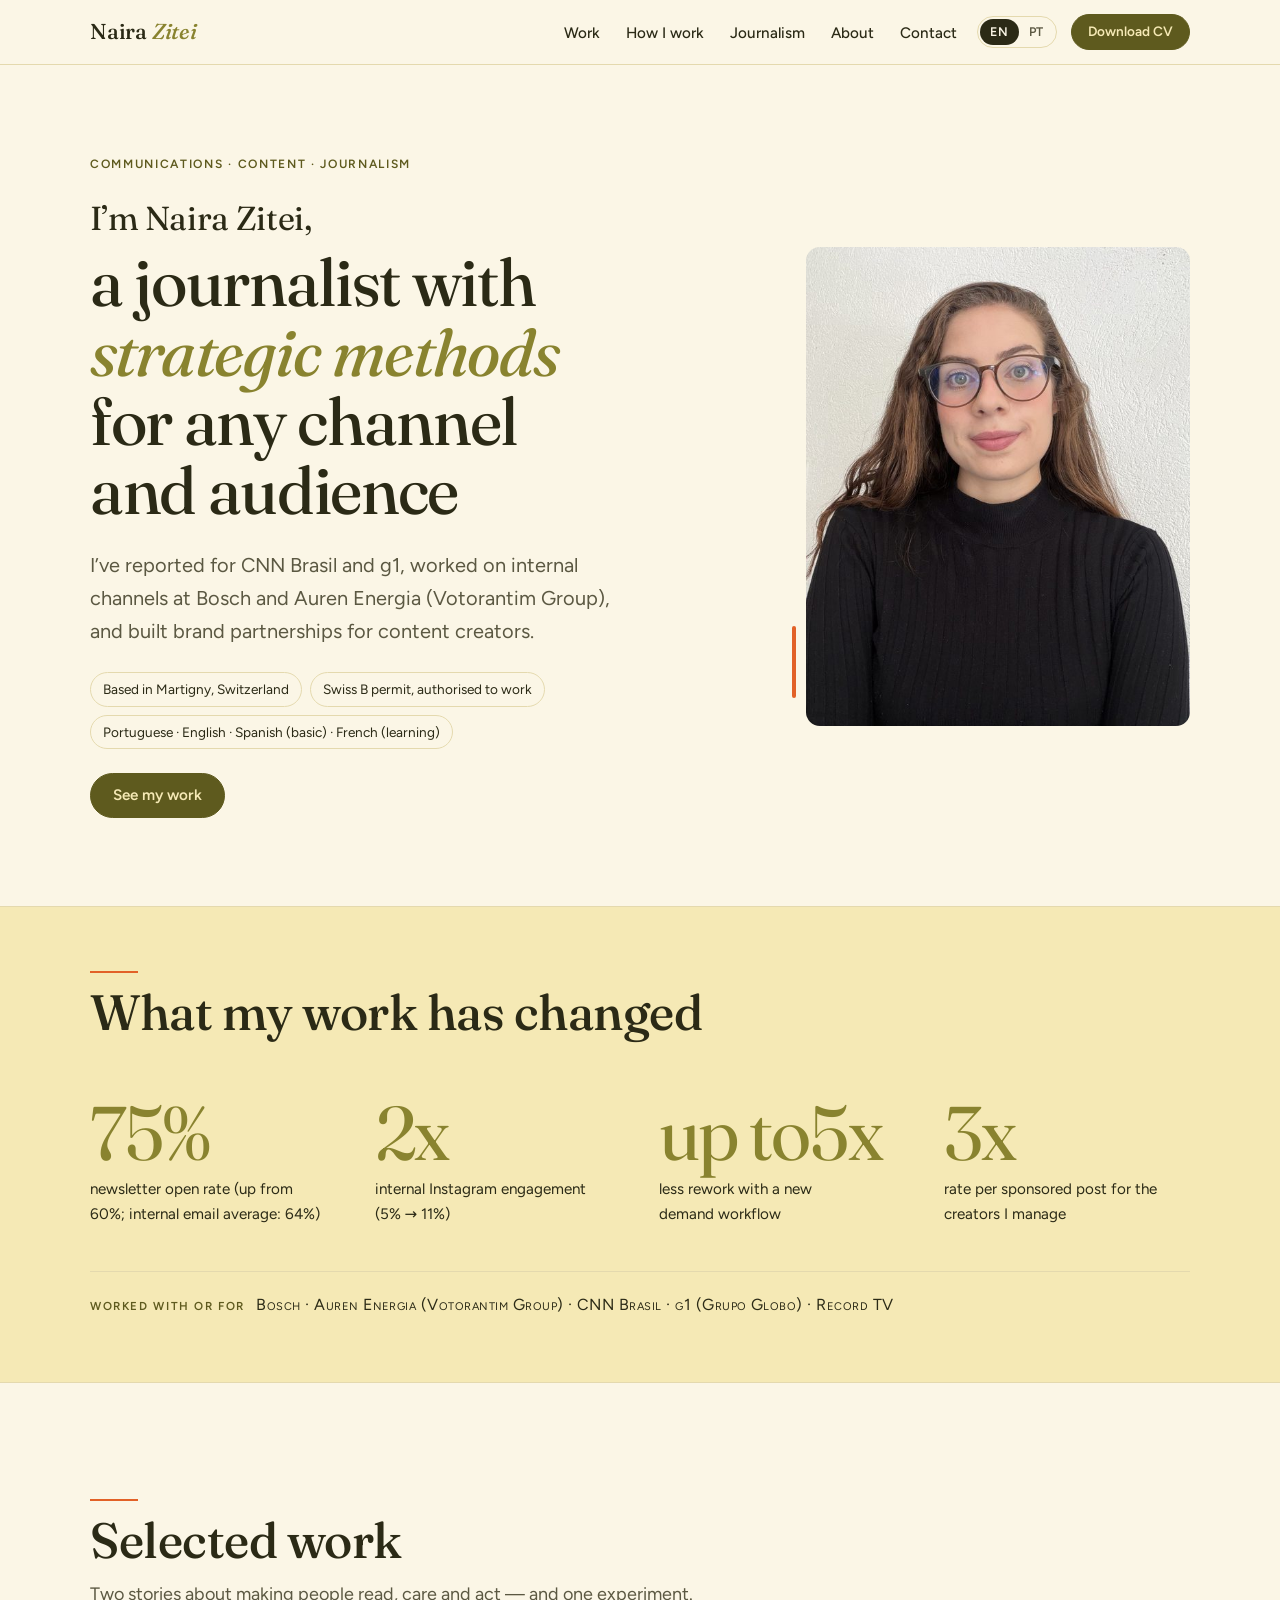
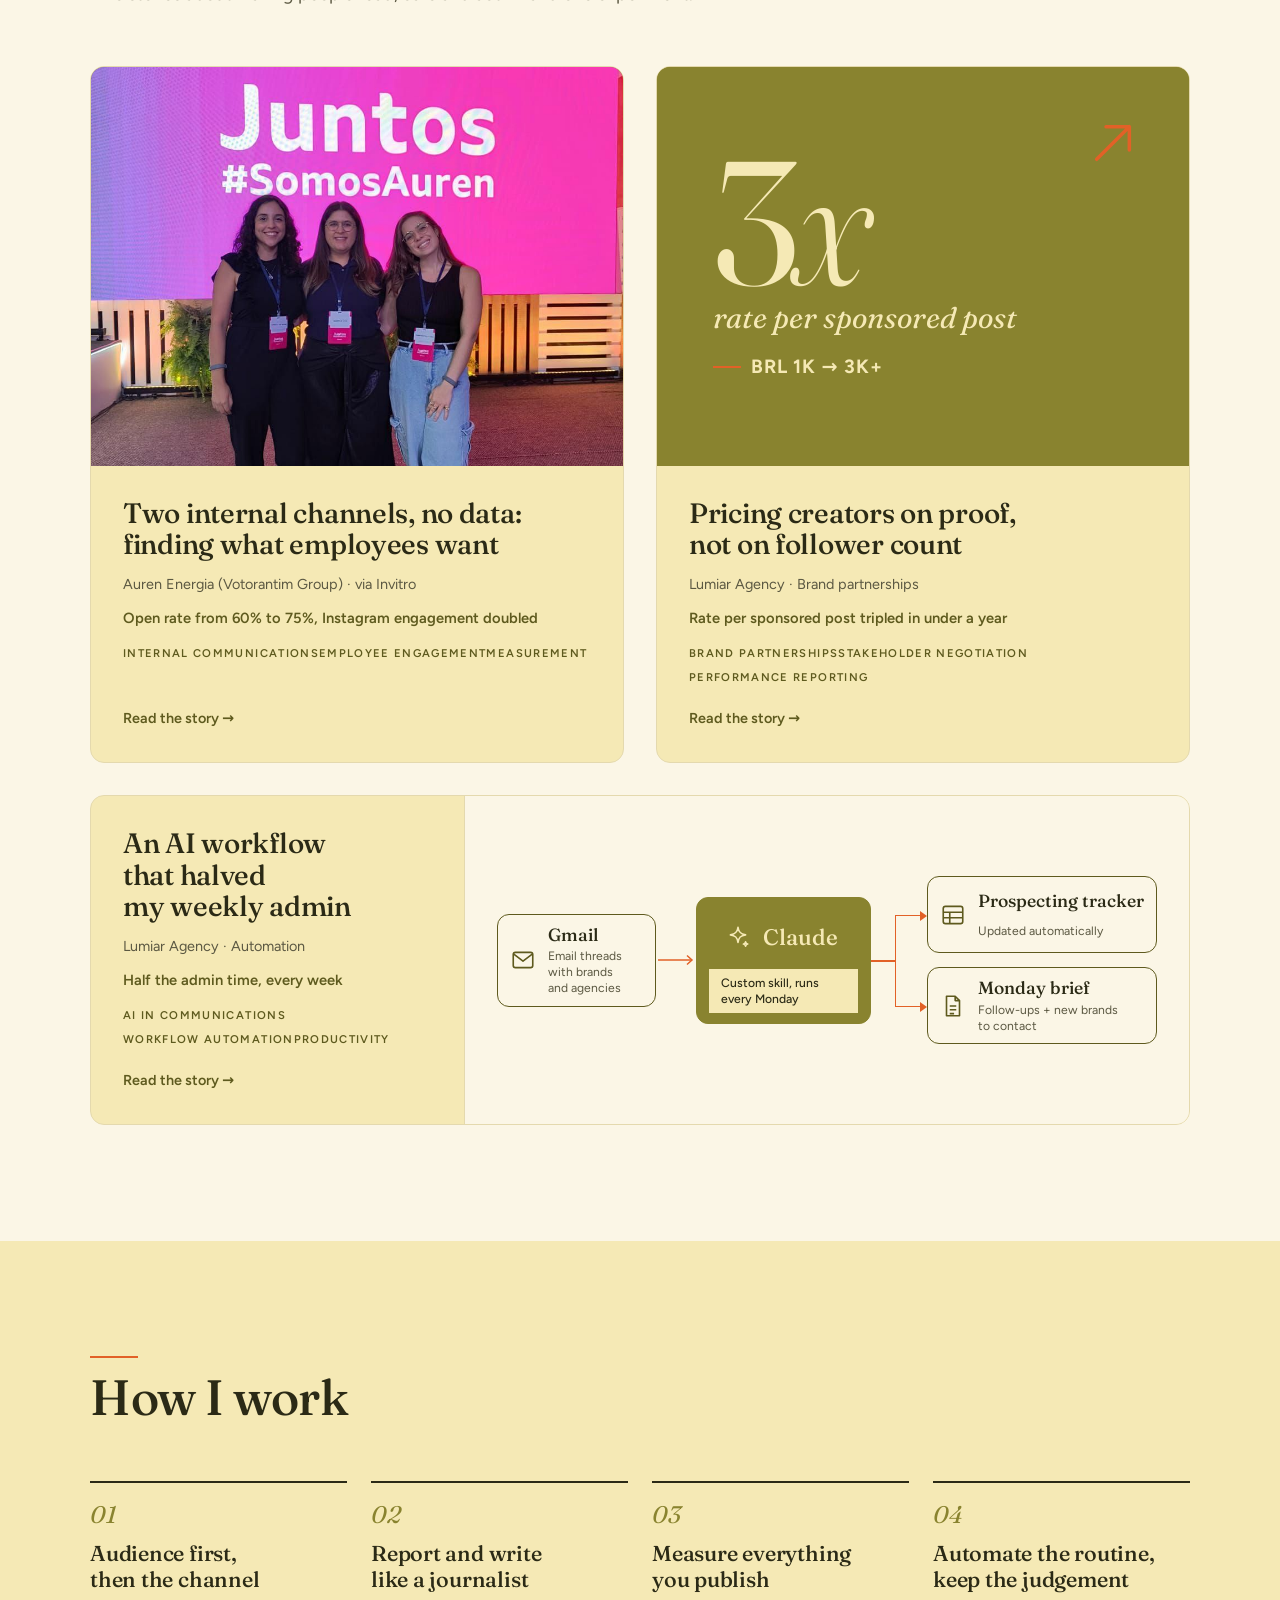
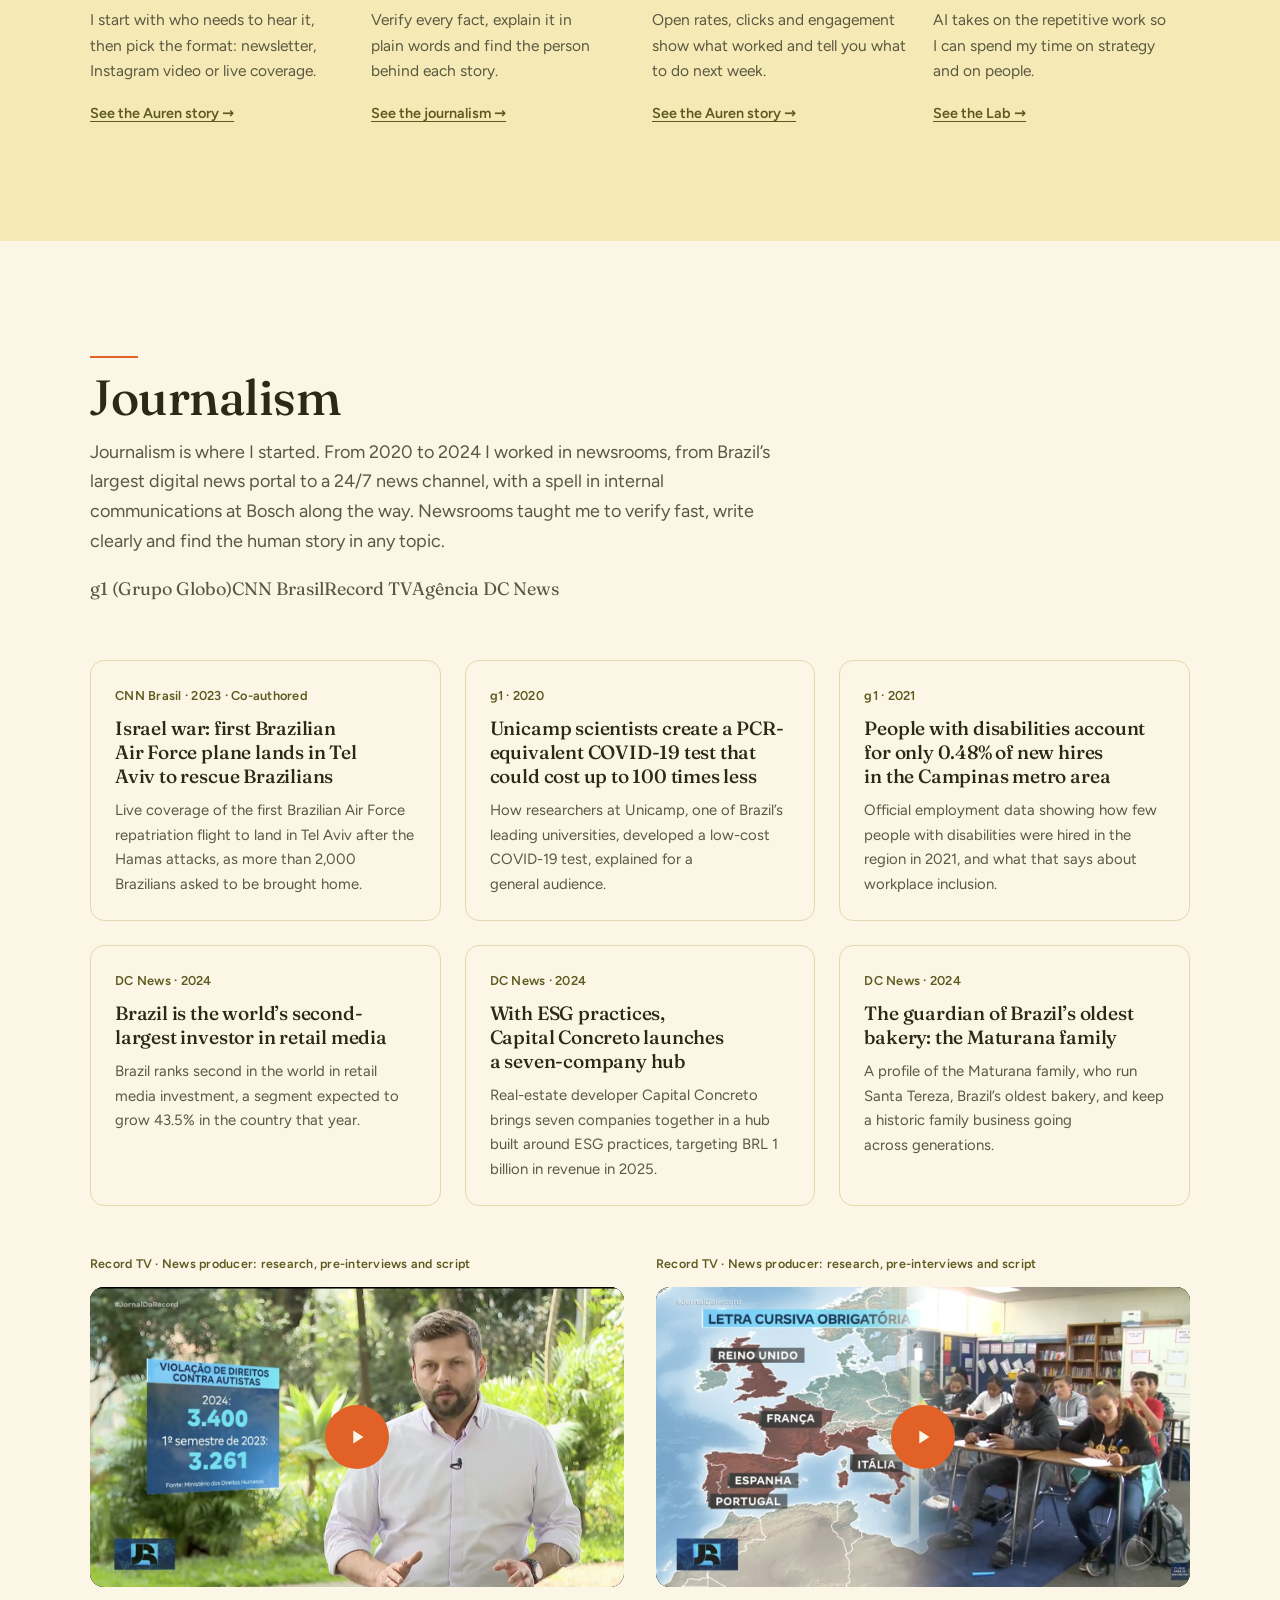
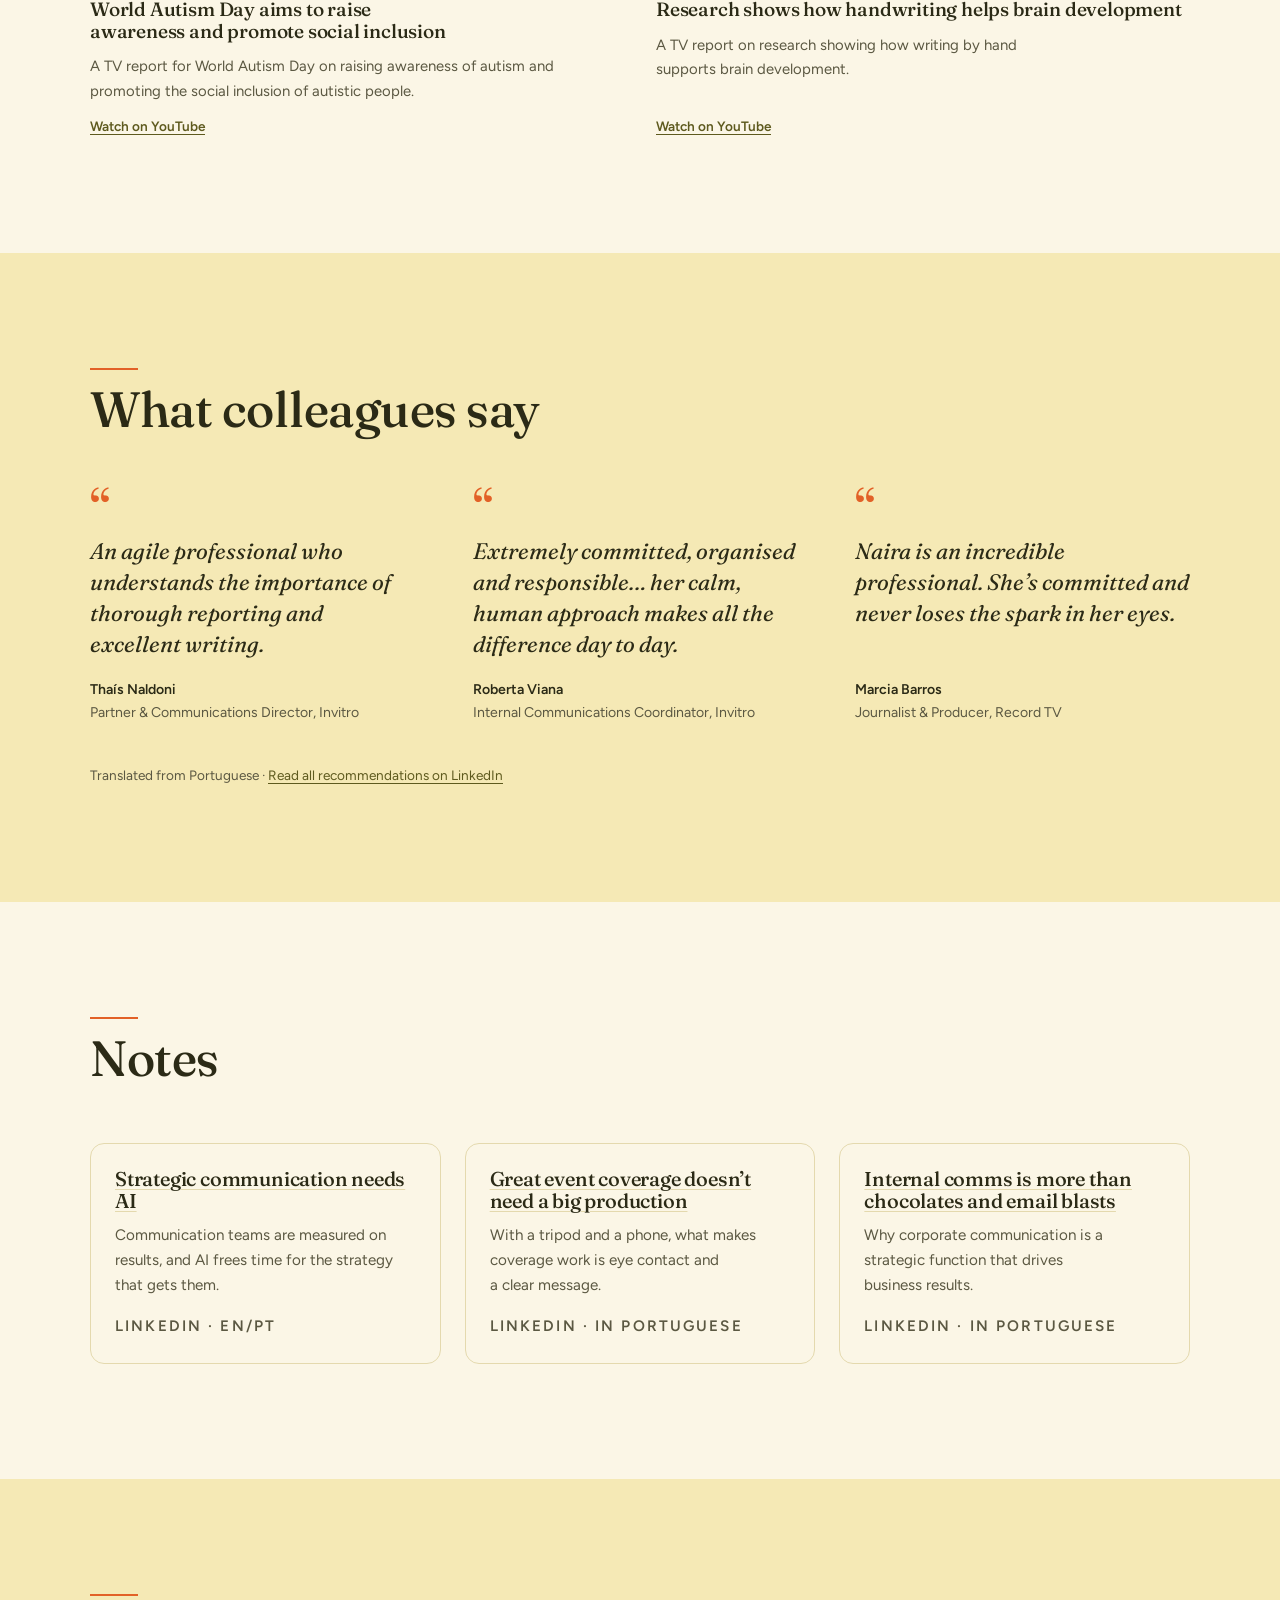
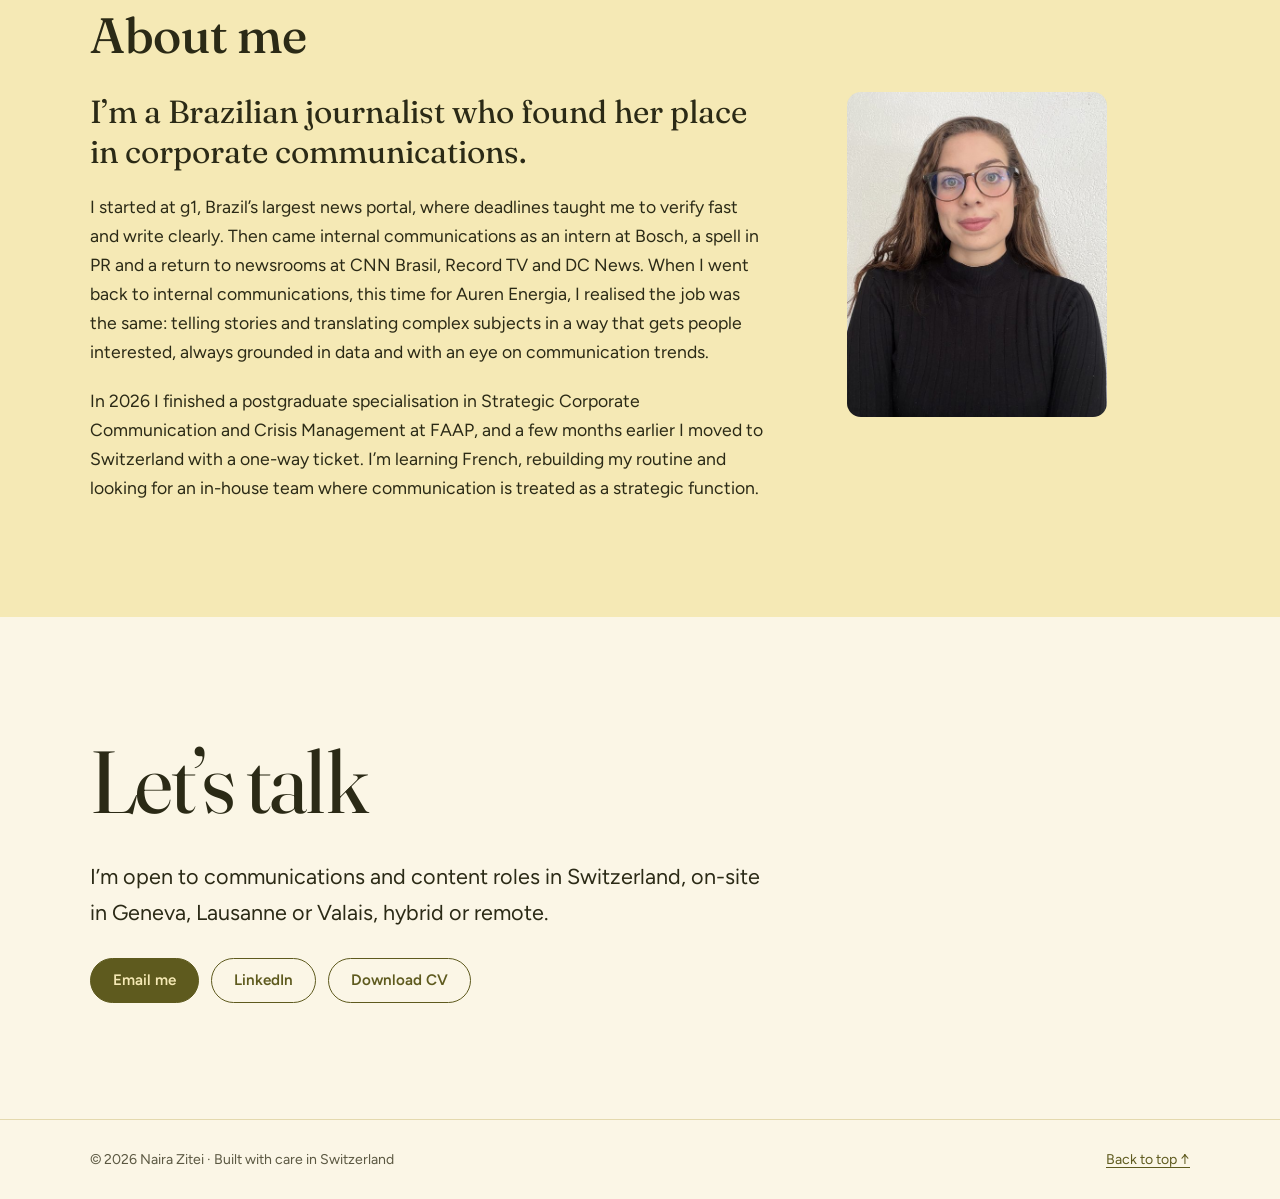
==== commit ce71d4d2: "Portfolio EN: fix chronology, copy and layout details" ====
--- a/index.html
+++ b/index.html
@@ -57,9 +57,9 @@
   <div class="wrap">
     <div class="hero-text">
       <p class="eyebrow">Communications · Content ·&nbsp;Journalism</p>
-      <h1 id="hero-title"><span class="hello">I'm Naira Zitei,</span> a journalist with <em class="accent">strategic&nbsp;methods</em> for any channel and&nbsp;audience</h1>
-      <p class="sub">I've reported for CNN Brasil and g1, worked on internal channels at Bosch and Auren Energia (Votorantim Group), and built brand partnerships for content&nbsp;creators.</p>
-      <ul class="tags"><li>Based in Martigny,&nbsp;Switzerland</li><li>Swiss B permit, authorised to&nbsp;work</li><li>Portuguese · English · French&nbsp;(learning)</li></ul>
+      <h1 id="hero-title"><span class="hello">I’m Naira Zitei,</span> a journalist with <em class="accent">strategic&nbsp;methods</em> for any channel and&nbsp;audience</h1>
+      <p class="sub">I’ve reported for CNN Brasil and g1, worked on internal channels at Bosch and Auren Energia (Votorantim Group), and built brand partnerships for content&nbsp;creators.</p>
+      <ul class="tags"><li>Based in Martigny,&nbsp;Switzerland</li><li>Swiss B permit, authorised to&nbsp;work</li><li>Portuguese · English · Spanish (basic) · French&nbsp;(learning)</li></ul>
       <div class="btn-row">
         <a class="btn btn--primary" href="#work">See my&nbsp;work</a>
       </div>
@@ -70,11 +70,11 @@
 
 <section class="numbers" aria-labelledby="numbers-title">
   <div class="wrap">
-    <div class="numbers-head"><p class="eyebrow">In&nbsp;numbers</p><h2 id="numbers-title">What my work has&nbsp;changed</h2></div>
+    <div class="section-head"><hr class="rule"><h2 id="numbers-title">What my work has&nbsp;changed</h2></div>
     <ul class="numbers-grid">
       <li><a class="num-link" href="auren.html"><span class="big">75%</span><p>newsletter open rate (up from 60%; internal email average:&nbsp;64%)</p></a></li>
       <li><a class="num-link" href="auren.html"><span class="big">2x</span><p>internal Instagram engagement (5% →&nbsp;11%)</p></a></li>
-      <li><a class="num-link" href="auren.html"><span class="big">5x</span><p>less rework with a new demand&nbsp;workflow</p></a></li>
+      <li><a class="num-link" href="auren.html"><span class="big"><span class="upto">up to</span>5x</span><p>less rework with a new demand&nbsp;workflow</p></a></li>
       <li><a class="num-link" href="creators.html"><span class="big">3x</span><p>rate per sponsored post for the creators I&nbsp;manage</p></a></li>
     </ul>
     <p class="names"><strong>WORKED WITH OR&nbsp;FOR</strong> <span>Bosch · Auren Energia (Votorantim Group) · CNN Brasil · g1 (Grupo Globo) · Record TV</span></p>
@@ -95,7 +95,7 @@
           <h3 class="card-title">Two internal channels, no data: finding what employees&nbsp;want</h3>
           <p class="card-context">Auren Energia (Votorantim Group) · via&nbsp;Invitro</p>
           <p class="card-result">Open rate from 60% to 75%, Instagram engagement&nbsp;doubled</p>
-          <ul class="chips"><li>Internal communications<span class="tag-dot" aria-hidden="true">·</span></li><li>Employee engagement<span class="tag-dot" aria-hidden="true">·</span></li><li>Measurement</li></ul>
+          <ul class="chips dotlist"><li>Internal communications</li><li>Employee engagement</li><li>Measurement</li></ul>
           <span class="card-cta">Read the story →</span>
         </div>
       </a>
@@ -110,16 +110,16 @@
           <h3 class="card-title">Pricing creators on proof, not on follower&nbsp;count</h3>
           <p class="card-context">Lumiar Agency · Brand&nbsp;partnerships</p>
           <p class="card-result">Rate per sponsored post tripled in under a&nbsp;year</p>
-          <ul class="chips"><li>Brand partnerships<span class="tag-dot" aria-hidden="true">·</span></li><li>Stakeholder negotiation<span class="tag-dot" aria-hidden="true">·</span></li><li>Performance&nbsp;reporting</li></ul>
+          <ul class="chips dotlist"><li>Brand partnerships</li><li>Stakeholder negotiation</li><li>Performance&nbsp;reporting</li></ul>
           <span class="card-cta">Read the story →</span>
         </div>
       </a>
       <a class="card card--lab" href="lab.html">
         <div class="card-body">
           <h3 class="card-title">An AI workflow that halved my weekly&nbsp;admin</h3>
-          <p class="card-context">Lumiar Agency · Side&nbsp;project</p>
+          <p class="card-context">Lumiar Agency ·&nbsp;Automation</p>
           <p class="card-result">Half the admin time, every&nbsp;week</p>
-          <ul class="chips"><li>AI in communications<span class="tag-dot" aria-hidden="true">·</span></li><li>Workflow automation<span class="tag-dot" aria-hidden="true">·</span></li><li>Productivity</li></ul>
+          <ul class="chips dotlist"><li>AI in communications</li><li>Workflow automation</li><li>Productivity</li></ul>
           <span class="card-cta">Read the story →</span>
         </div>
         <div class="lab-visual"><figure class="flow-fig" style="margin:0;width:100%">
@@ -160,16 +160,16 @@
     <div class="section-head">
       <hr class="rule">
       <h2 id="jour-title">Journalism</h2>
-      <p>Before corporate communications, I worked in newsrooms from 2020 to 2024 — from Brazil's largest digital news portal to a 24/7 news channel. It's where I learned to verify fast, write clearly and find the human story in any&nbsp;topic.</p>
-      <p class="outlets">g1 (Grupo Globo)<span class="sep" aria-hidden="true">·</span>CNN Brasil<span class="sep" aria-hidden="true">·</span>Record TV<span class="sep" aria-hidden="true">·</span>Agência DC&nbsp;News</p>
+      <p>Journalism is where I started. From 2020 to 2024 I worked in newsrooms, from Brazil’s largest digital news portal to a 24/7 news channel, with a spell in internal communications at Bosch along the way. Newsrooms taught me to verify fast, write clearly and find the human story in any&nbsp;topic.</p>
+      <p class="outlets dotlist"><span>g1 (Grupo Globo)</span><span>CNN Brasil</span><span>Record TV</span><span>Agência DC&nbsp;News</span></p>
     </div>
     <ul class="article-grid">
       <li class="article"><p class="meta">CNN Brasil · 2023 ·&nbsp;Co-authored</p><h3><a href="https://www.cnnbrasil.com.br/internacional/guerra-de-israel-1o-aviao-da-fab-chega-a-tel-aviv-para-resgatar-brasileiros/" target="_blank" rel="noopener">Israel war: first Brazilian Air Force plane lands in Tel Aviv to rescue Brazilians<span class="sr-only"> (opens in a new tab)</span></a></h3><p>Live coverage of the first Brazilian Air Force repatriation flight to land in Tel Aviv after the Hamas attacks, as more than 2,000 Brazilians asked to be brought&nbsp;home.</p></li>
-      <li class="article"><p class="meta">g1 ·&nbsp;2020</p><h3><a href="https://g1.globo.com/sp/campinas-regiao/noticia/2020/08/30/cientistas-da-unicamp-criam-novo-teste-da-covid-19-e-preveem-valor-ate-100-vezes-mais-barato-que-exames-tradicionais.ghtml" target="_blank" rel="noopener">Unicamp scientists create a PCR-equivalent COVID-19 test that could cost up to 100 times less<span class="sr-only"> (opens in a new tab)</span></a></h3><p>How researchers at Unicamp, one of Brazil's leading universities, developed a low-cost COVID-19 test, explained for a general&nbsp;audience.</p></li>
+      <li class="article"><p class="meta">g1 ·&nbsp;2020</p><h3><a href="https://g1.globo.com/sp/campinas-regiao/noticia/2020/08/30/cientistas-da-unicamp-criam-novo-teste-da-covid-19-e-preveem-valor-ate-100-vezes-mais-barato-que-exames-tradicionais.ghtml" target="_blank" rel="noopener">Unicamp scientists create a PCR-equivalent COVID-19 test that could cost up to 100 times less<span class="sr-only"> (opens in a new tab)</span></a></h3><p>How researchers at Unicamp, one of Brazil’s leading universities, developed a low-cost COVID-19 test, explained for a general&nbsp;audience.</p></li>
       <li class="article"><p class="meta">g1 ·&nbsp;2021</p><h3><a href="https://g1.globo.com/sp/campinas-regiao/noticia/2021/09/06/pessoas-com-deficiencia-sao-048percent-das-admissoes-em-2021-na-regiao-metropolitana-de-campinas.ghtml" target="_blank" rel="noopener">People with disabilities account for only 0.48% of new hires in the Campinas metro area<span class="sr-only"> (opens in a new tab)</span></a></h3><p>Official employment data showing how few people with disabilities were hired in the region in 2021, and what that says about workplace&nbsp;inclusion.</p></li>
-      <li class="article"><p class="meta">DC News ·&nbsp;2024</p><h3><a href="https://agenciadcnews.com.br/brasil-e-segundo-maior-investidor-em-midia-de-varejo-do-mundo/" target="_blank" rel="noopener">Brazil is the world's second-largest investor in retail media<span class="sr-only"> (opens in a new tab)</span></a></h3><p>Brazil ranks second in the world in retail media investment, a segment expected to grow 43.5% in the country that&nbsp;year.</p></li>
+      <li class="article"><p class="meta">DC News ·&nbsp;2024</p><h3><a href="https://agenciadcnews.com.br/brasil-e-segundo-maior-investidor-em-midia-de-varejo-do-mundo/" target="_blank" rel="noopener">Brazil is the world’s second-largest investor in retail media<span class="sr-only"> (opens in a new tab)</span></a></h3><p>Brazil ranks second in the world in retail media investment, a segment expected to grow 43.5% in the country that&nbsp;year.</p></li>
       <li class="article"><p class="meta">DC News ·&nbsp;2024</p><h3><a href="https://agenciadcnews.com.br/com-praticas-esg-incorporadora-capital-concreto-lanca-hub-com-sete-empresas-e-visa-faturamento-de-r-1-bilhao-em-2025/" target="_blank" rel="noopener">With ESG practices, Capital Concreto launches a seven-company hub<span class="sr-only"> (opens in a new tab)</span></a></h3><p>Real-estate developer Capital Concreto brings seven companies together in a hub built around ESG practices, targeting BRL 1 billion in revenue in&nbsp;2025.</p></li>
-      <li class="article"><p class="meta">DC News ·&nbsp;2024</p><h3><a href="https://agenciadcnews.com.br/a-guardia-da-padaria-mais-antiga-do-brasil-conheca-a-historia-da-familia-maturana-que-administra-santa-tereza/" target="_blank" rel="noopener">The guardian of Brazil's oldest bakery: the Maturana family<span class="sr-only"> (opens in a new tab)</span></a></h3><p>A profile of the Maturana family, who run Santa Tereza, Brazil's oldest bakery, and keep a historic family business going across&nbsp;generations.</p></li>
+      <li class="article"><p class="meta">DC News ·&nbsp;2024</p><h3><a href="https://agenciadcnews.com.br/a-guardia-da-padaria-mais-antiga-do-brasil-conheca-a-historia-da-familia-maturana-que-administra-santa-tereza/" target="_blank" rel="noopener">The guardian of Brazil’s oldest bakery: the Maturana family<span class="sr-only"> (opens in a new tab)</span></a></h3><p>A profile of the Maturana family, who run Santa Tereza, Brazil’s oldest bakery, and keep a historic family business going across&nbsp;generations.</p></li>
     </ul>
     <div class="videos">
     <article class="video">
@@ -192,11 +192,11 @@
 
 <section class="section section--band" aria-labelledby="quotes-title">
   <div class="wrap">
-    <h2 id="quotes-title" class="eyebrow" style="font-family:var(--sans);margin-bottom:clamp(28px,4vw,44px)">What colleagues&nbsp;say</h2>
+    <div class="section-head"><hr class="rule"><h2 id="quotes-title">What colleagues&nbsp;say</h2></div>
     <ul class="quotes">
     <li><figure class="quote"><blockquote>An agile professional who understands the importance of thorough reporting and excellent&nbsp;writing.</blockquote><figcaption><strong>Thaís&nbsp;Naldoni</strong>Partner &amp; Communications Director,&nbsp;Invitro</figcaption></figure></li>
     <li><figure class="quote"><blockquote>Extremely committed, organised and responsible… her calm, human approach makes all the difference day to&nbsp;day.</blockquote><figcaption><strong>Roberta&nbsp;Viana</strong>Internal Communications Coordinator,&nbsp;Invitro</figcaption></figure></li>
-    <li><figure class="quote"><blockquote>Naira is an incredible professional. Committed, and she never loses the spark in her&nbsp;eyes.</blockquote><figcaption><strong>Marcia&nbsp;Barros</strong>Journalist &amp; Producer, Record&nbsp;TV</figcaption></figure></li>
+    <li><figure class="quote"><blockquote>Naira is an incredible professional. She’s committed and never loses the spark in her&nbsp;eyes.</blockquote><figcaption><strong>Marcia&nbsp;Barros</strong>Journalist &amp; Producer, Record&nbsp;TV</figcaption></figure></li>
     </ul>
     <p class="fineprint">Translated from Portuguese · <a href="https://www.linkedin.com/in/nairazitei/" target="_blank" rel="noopener">Read all recommendations on LinkedIn<span class="sr-only"> (opens in a new tab)</span></a></p>
   </div>
@@ -210,7 +210,7 @@
     </div>
     <ul class="notes">
     <li class="note"><h3><a href="https://www.linkedin.com/feed/update/urn:li:activity:7483584337041596417/" target="_blank" rel="noopener">Strategic communication needs AI<span class="sr-only"> (opens in a new tab)</span></a></h3><p>Communication teams are measured on results, and AI frees time for the strategy that gets&nbsp;them.</p><p class="label">LinkedIn ·&nbsp;EN/PT</p></li>
-    <li class="note"><h3><a href="https://www.linkedin.com/feed/update/urn:li:activity:7407185802054610944/" target="_blank" rel="noopener">Great event coverage doesn't need a big production<span class="sr-only"> (opens in a new tab)</span></a></h3><p>With a tripod and a phone, what makes coverage work is eye contact and a clear&nbsp;message.</p><p class="label">LinkedIn · in&nbsp;Portuguese</p></li>
+    <li class="note"><h3><a href="https://www.linkedin.com/feed/update/urn:li:activity:7407185802054610944/" target="_blank" rel="noopener">Great event coverage doesn’t need a big production<span class="sr-only"> (opens in a new tab)</span></a></h3><p>With a tripod and a phone, what makes coverage work is eye contact and a clear&nbsp;message.</p><p class="label">LinkedIn · in&nbsp;Portuguese</p></li>
     <li class="note"><h3><a href="https://www.linkedin.com/feed/update/urn:li:activity:7306816926389825536/" target="_blank" rel="noopener">Internal comms is more than chocolates and email blasts<span class="sr-only"> (opens in a new tab)</span></a></h3><p>Why corporate communication is a strategic function that drives business&nbsp;results.</p><p class="label">LinkedIn · in&nbsp;Portuguese</p></li>
     </ul>
   </div>
@@ -221,9 +221,9 @@
     <div class="section-head" style="margin-bottom:28px"><hr class="rule"><h2 id="about-title">About&nbsp;me</h2></div>
     <div class="about">
       <div class="about-text">
-        <p class="lede">I'm a Brazilian journalist who found her place in corporate communications.</p>
-        <p>I started in newsrooms (g1, CNN Brasil, Record TV), where deadlines taught me to verify fast and write clearly. When I moved to internal communications, first as an intern at Bosch and later for Auren Energia, I realised the job was the same. It's about telling stories and translating complex subjects in a way that makes people interested, always grounded in data and with an eye on communication&nbsp;trends.</p>
-        <p>In 2026 I finished a postgraduate specialisation in Strategic Corporate Communication and Crisis Management at FAAP, and a few months earlier I moved to Switzerland with a one-way ticket. I'm learning French, rebuilding my routine and looking for an in-house team where communication is treated as a strategic&nbsp;function.</p>
+        <p class="lede">I’m a Brazilian journalist who found her place in corporate communications.</p>
+        <p>I started at g1, Brazil’s largest news portal, where deadlines taught me to verify fast and write clearly. Then came internal communications as an intern at Bosch, a spell in PR and a return to newsrooms at CNN Brasil, Record TV and DC News. When I went back to internal communications, this time for Auren Energia, I realised the job was the same: telling stories and translating complex subjects in a way that gets people interested, always grounded in data and with an eye on communication&nbsp;trends.</p>
+        <p>In 2026 I finished a postgraduate specialisation in Strategic Corporate Communication and Crisis Management at FAAP, and a few months earlier I moved to Switzerland with a one-way ticket. I’m learning French, rebuilding my routine and looking for an in-house team where communication is treated as a strategic&nbsp;function.</p>
       </div>
       <div class="about-photo"><img src="assets/img/naira-zitei-portrait-1000.jpg" srcset="assets/img/naira-zitei-portrait-560.jpg 560w, assets/img/naira-zitei-portrait-1000.jpg 1000w" sizes="260px" width="560" height="747" alt="Portrait of Naira Zitei" loading="lazy"></div>
     </div>
@@ -233,8 +233,8 @@
 <section class="section contact" id="contact" aria-labelledby="contact-title">
   <div class="wrap">
     <div class="read">
-      <h2 id="contact-title">Let's&nbsp;talk</h2>
-      <p class="lead">I'm open to communications and content roles in Switzerland, on-site in Geneva, Lausanne or Valais, hybrid or&nbsp;remote.</p>
+      <h2 id="contact-title">Let’s&nbsp;talk</h2>
+      <p class="lead">I’m open to communications and content roles in Switzerland, on-site in Geneva, Lausanne or Valais, hybrid or&nbsp;remote.</p>
       <div class="btn-row">
         <a class="btn btn--primary" href="mailto:nairapz@gmail.com">Email&nbsp;me</a>
         <a class="btn btn--secondary" href="https://www.linkedin.com/in/nairazitei/" target="_blank" rel="noopener">LinkedIn<span class="sr-only"> (opens in a new tab)</span></a>
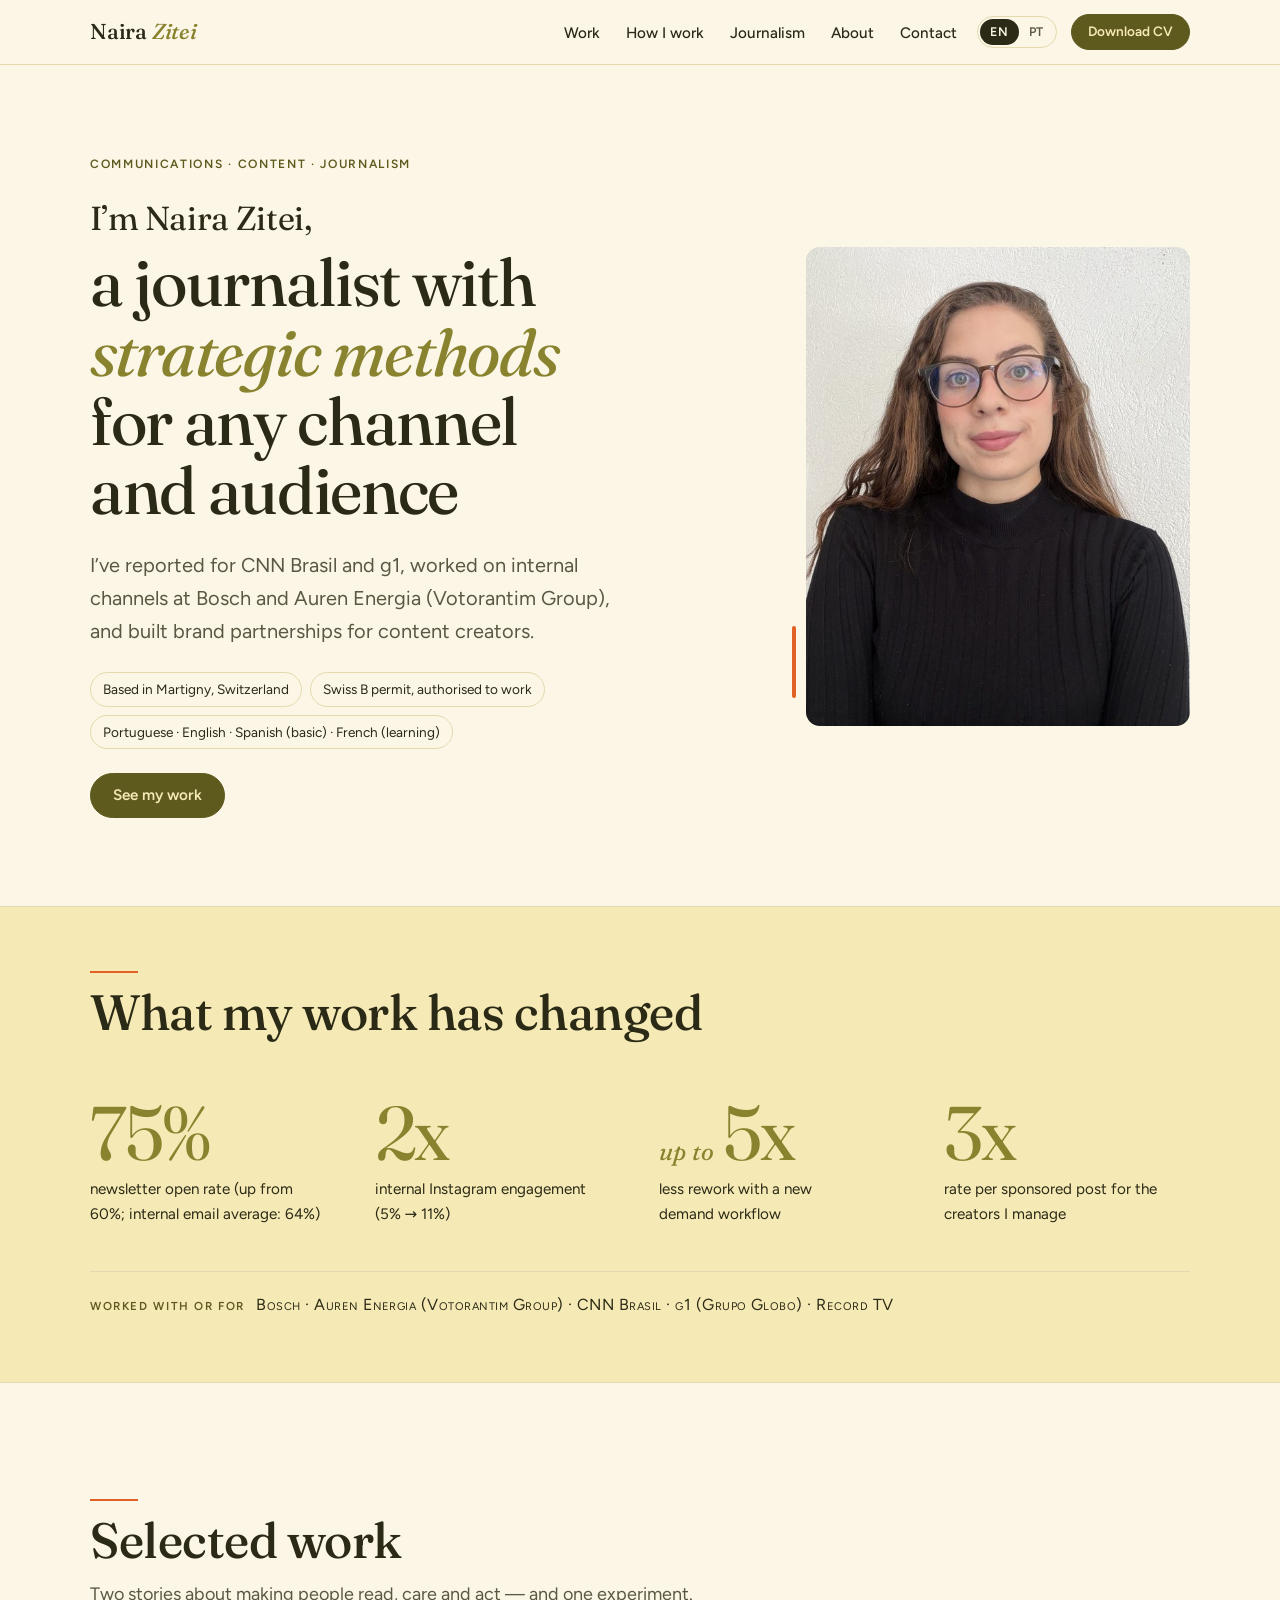
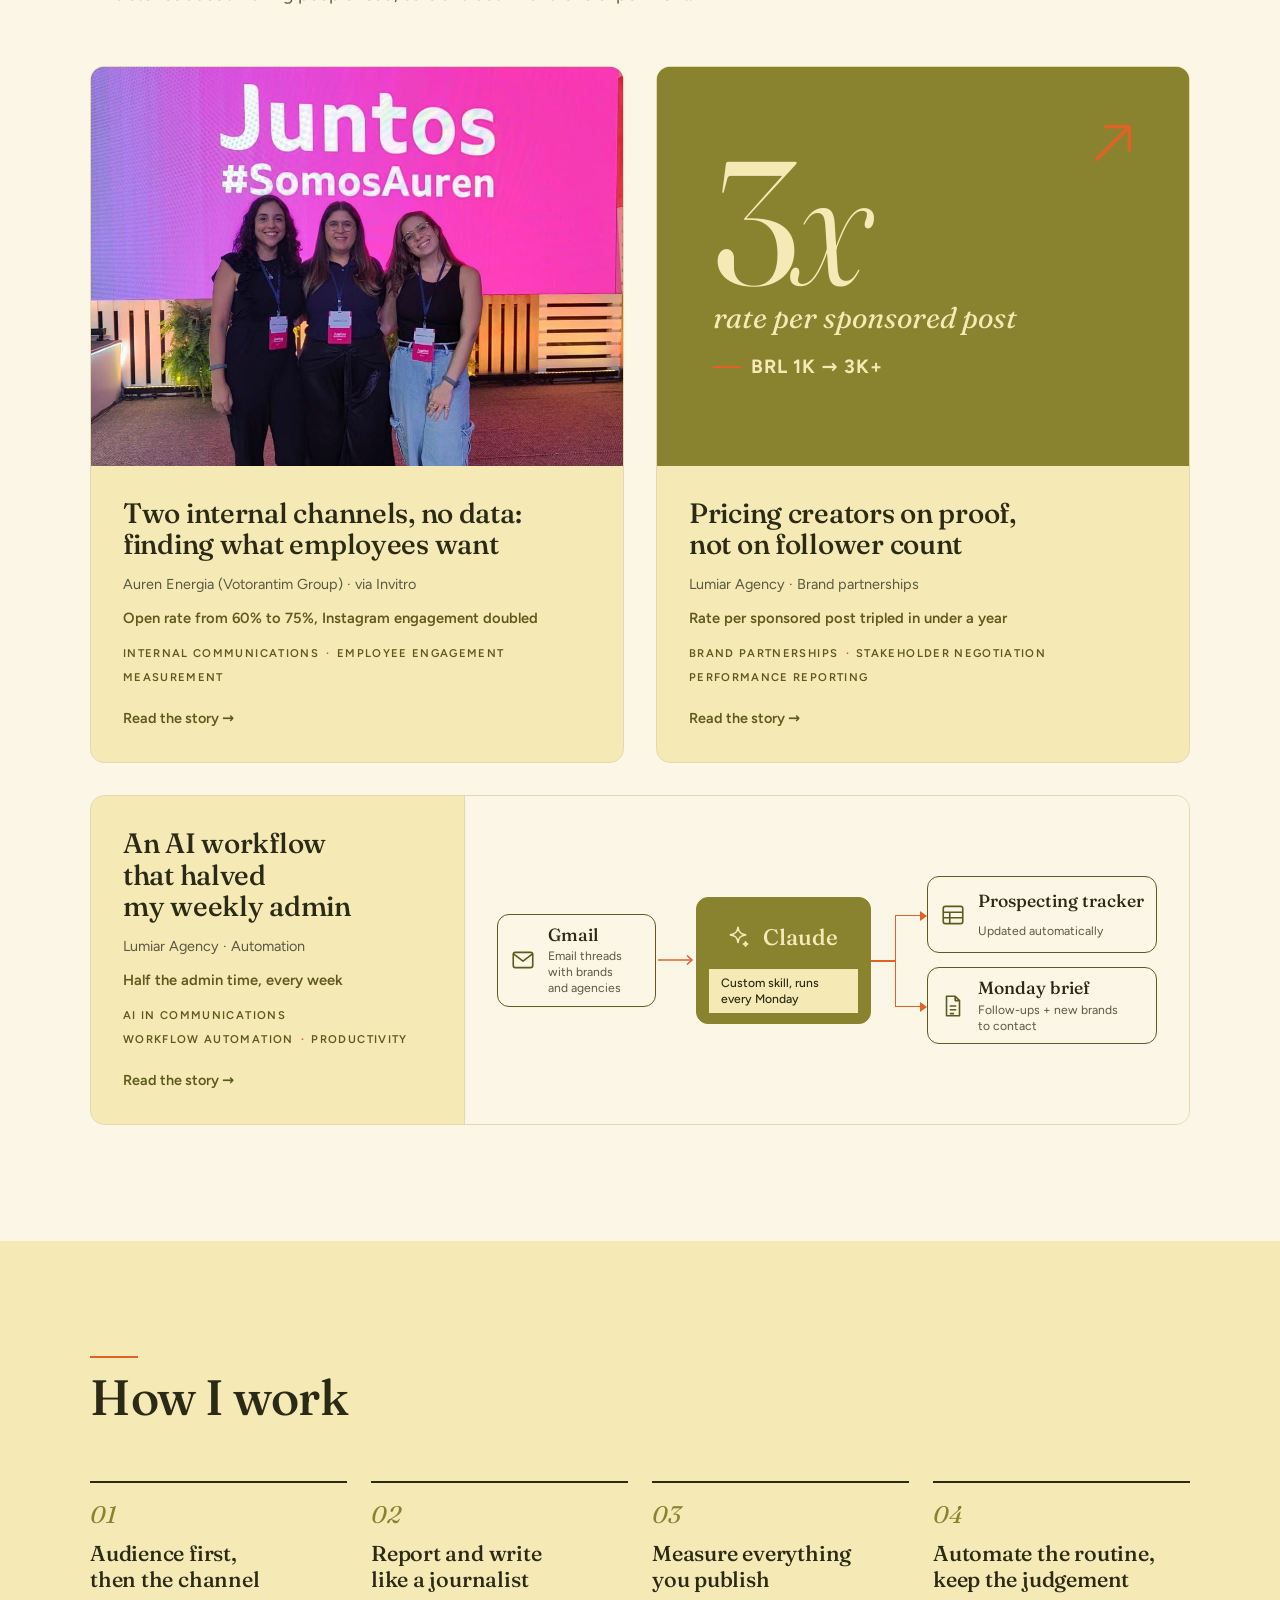
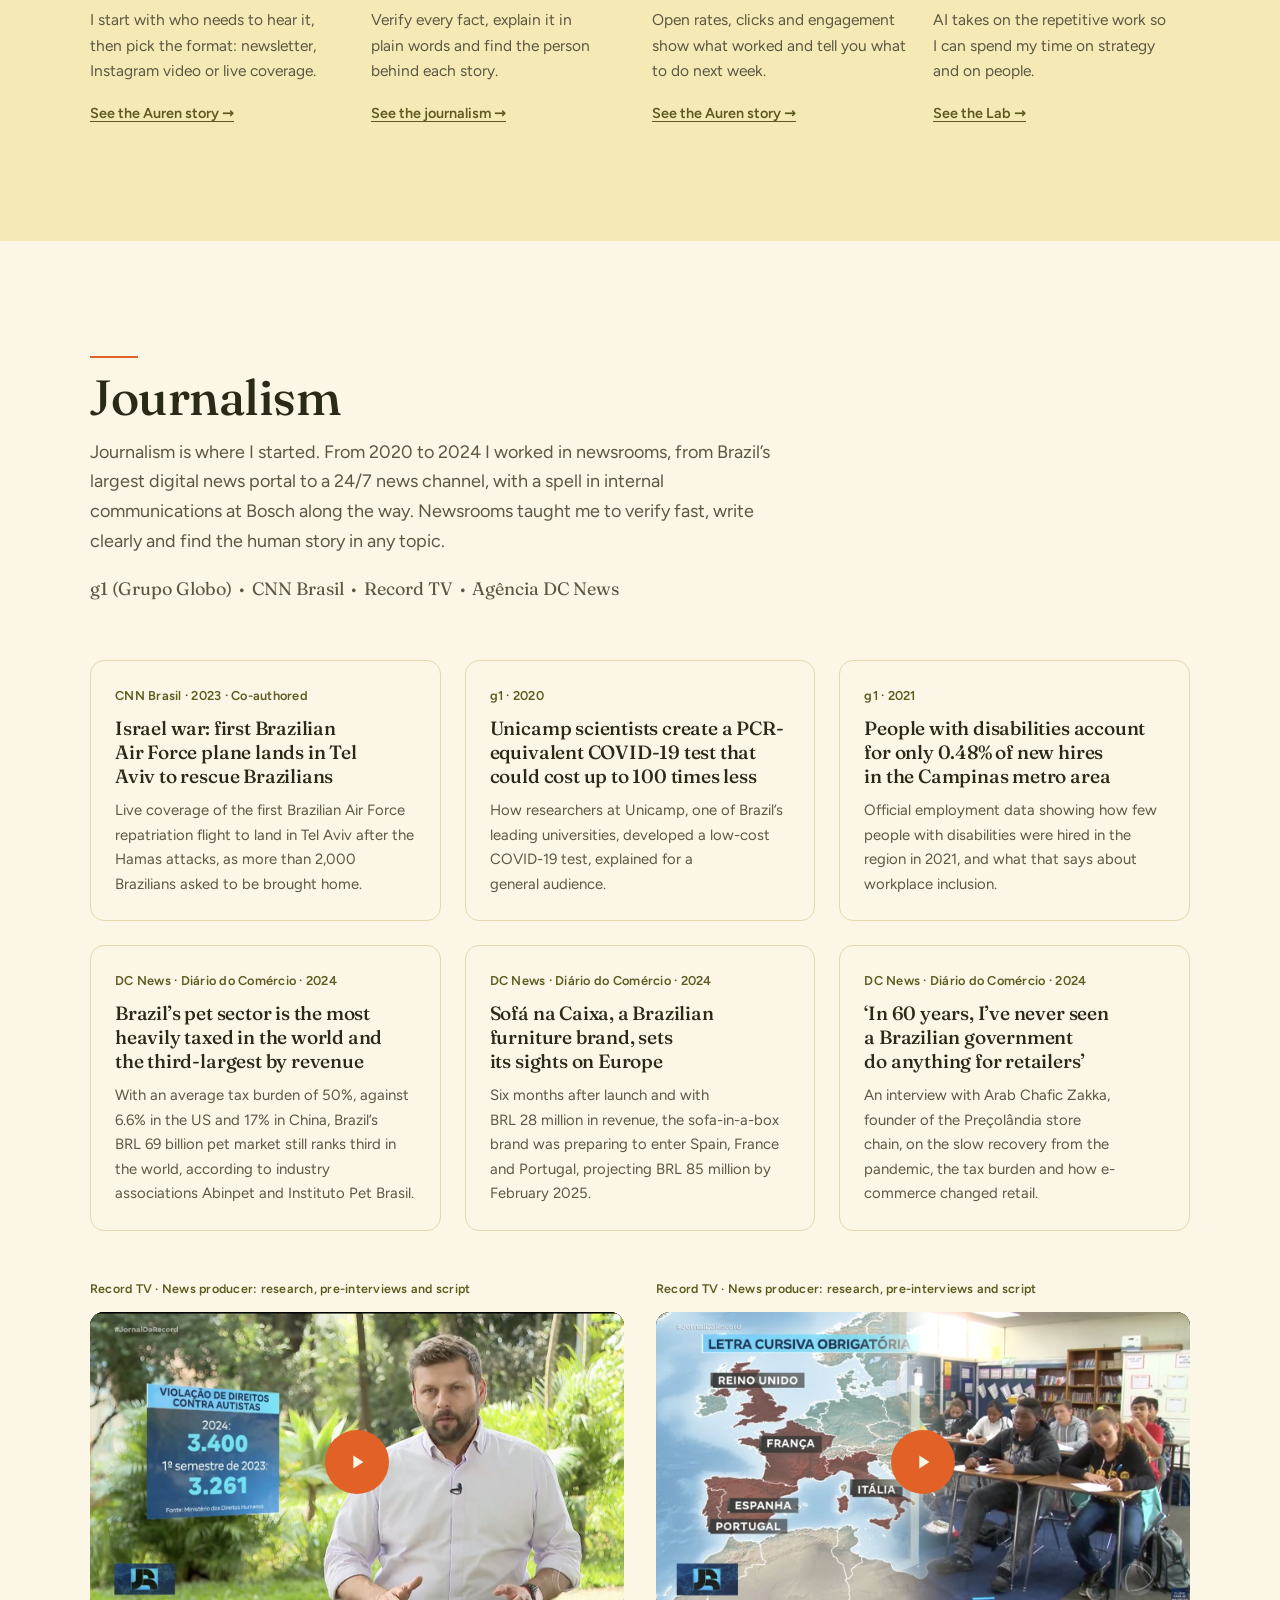
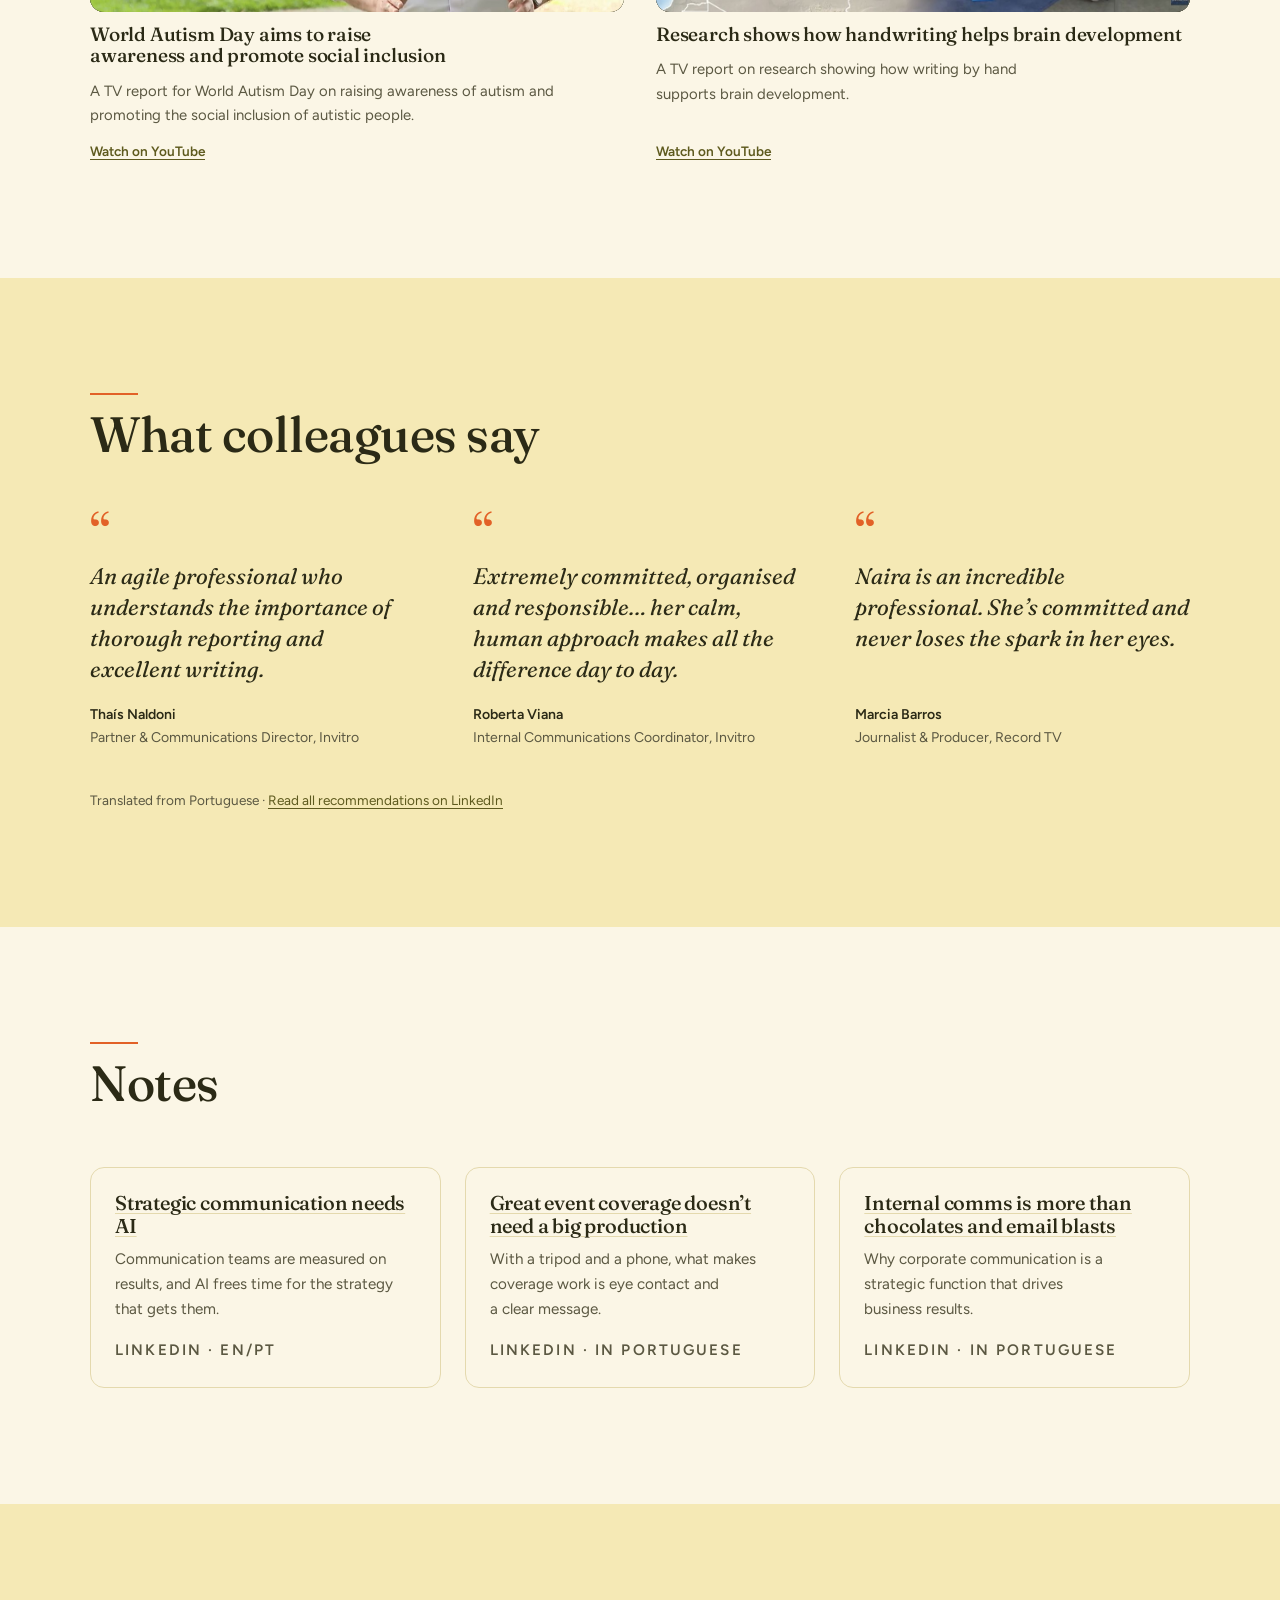
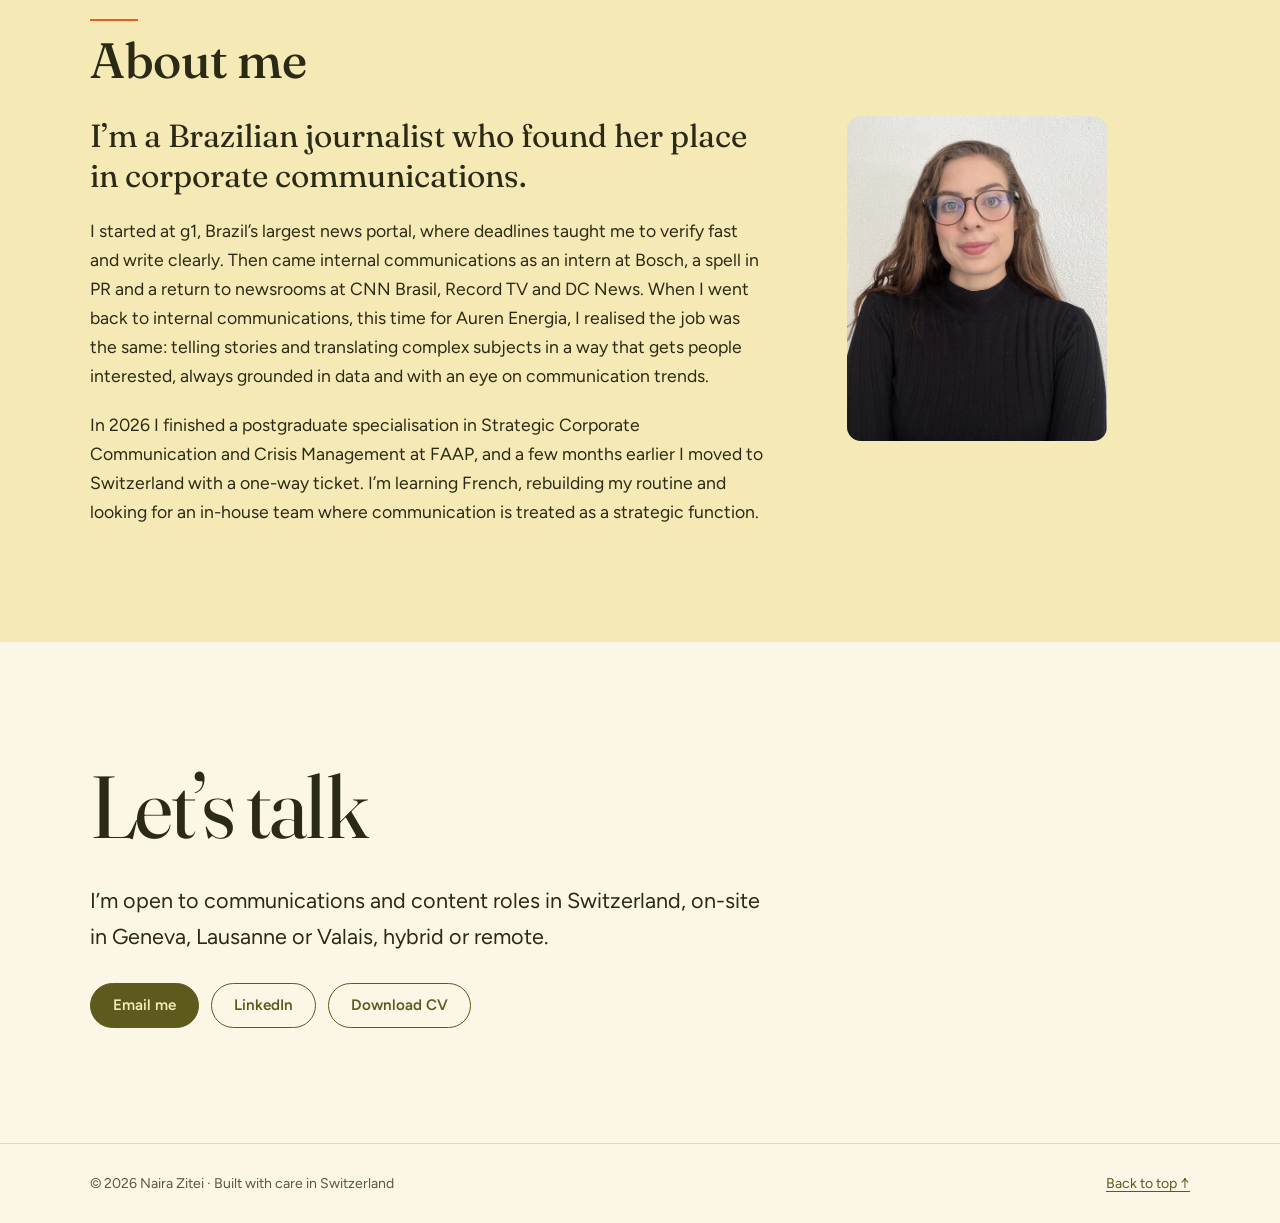
==== commit 34a1706e: "Portfolio EN: replace offline DC News articles with live links" ====
--- a/index.html
+++ b/index.html
@@ -167,9 +167,9 @@
       <li class="article"><p class="meta">CNN Brasil · 2023 ·&nbsp;Co-authored</p><h3><a href="https://www.cnnbrasil.com.br/internacional/guerra-de-israel-1o-aviao-da-fab-chega-a-tel-aviv-para-resgatar-brasileiros/" target="_blank" rel="noopener">Israel war: first Brazilian Air Force plane lands in Tel Aviv to rescue Brazilians<span class="sr-only"> (opens in a new tab)</span></a></h3><p>Live coverage of the first Brazilian Air Force repatriation flight to land in Tel Aviv after the Hamas attacks, as more than 2,000 Brazilians asked to be brought&nbsp;home.</p></li>
       <li class="article"><p class="meta">g1 ·&nbsp;2020</p><h3><a href="https://g1.globo.com/sp/campinas-regiao/noticia/2020/08/30/cientistas-da-unicamp-criam-novo-teste-da-covid-19-e-preveem-valor-ate-100-vezes-mais-barato-que-exames-tradicionais.ghtml" target="_blank" rel="noopener">Unicamp scientists create a PCR-equivalent COVID-19 test that could cost up to 100 times less<span class="sr-only"> (opens in a new tab)</span></a></h3><p>How researchers at Unicamp, one of Brazil’s leading universities, developed a low-cost COVID-19 test, explained for a general&nbsp;audience.</p></li>
       <li class="article"><p class="meta">g1 ·&nbsp;2021</p><h3><a href="https://g1.globo.com/sp/campinas-regiao/noticia/2021/09/06/pessoas-com-deficiencia-sao-048percent-das-admissoes-em-2021-na-regiao-metropolitana-de-campinas.ghtml" target="_blank" rel="noopener">People with disabilities account for only 0.48% of new hires in the Campinas metro area<span class="sr-only"> (opens in a new tab)</span></a></h3><p>Official employment data showing how few people with disabilities were hired in the region in 2021, and what that says about workplace&nbsp;inclusion.</p></li>
-      <li class="article"><p class="meta">DC News ·&nbsp;2024</p><h3><a href="https://agenciadcnews.com.br/brasil-e-segundo-maior-investidor-em-midia-de-varejo-do-mundo/" target="_blank" rel="noopener">Brazil is the world’s second-largest investor in retail media<span class="sr-only"> (opens in a new tab)</span></a></h3><p>Brazil ranks second in the world in retail media investment, a segment expected to grow 43.5% in the country that&nbsp;year.</p></li>
-      <li class="article"><p class="meta">DC News ·&nbsp;2024</p><h3><a href="https://agenciadcnews.com.br/com-praticas-esg-incorporadora-capital-concreto-lanca-hub-com-sete-empresas-e-visa-faturamento-de-r-1-bilhao-em-2025/" target="_blank" rel="noopener">With ESG practices, Capital Concreto launches a seven-company hub<span class="sr-only"> (opens in a new tab)</span></a></h3><p>Real-estate developer Capital Concreto brings seven companies together in a hub built around ESG practices, targeting BRL 1 billion in revenue in&nbsp;2025.</p></li>
-      <li class="article"><p class="meta">DC News ·&nbsp;2024</p><h3><a href="https://agenciadcnews.com.br/a-guardia-da-padaria-mais-antiga-do-brasil-conheca-a-historia-da-familia-maturana-que-administra-santa-tereza/" target="_blank" rel="noopener">The guardian of Brazil’s oldest bakery: the Maturana family<span class="sr-only"> (opens in a new tab)</span></a></h3><p>A profile of the Maturana family, who run Santa Tereza, Brazil’s oldest bakery, and keep a historic family business going across&nbsp;generations.</p></li>
+      <li class="article"><p class="meta">DC News · Diário do Comércio ·&nbsp;2024</p><h3><a href="https://dcomercio.com.br/publicacao/s/setor-pet-do-brasil-e-o-mais-tributado-do-mundo-e-tem-3o-maior-faturamento" target="_blank" rel="noopener">Brazil’s pet sector is the most heavily taxed in the world and the third-largest by revenue<span class="sr-only"> (opens in a new tab)</span></a></h3><p>With an average tax burden of 50%, against 6.6% in the US and 17% in China, Brazil’s BRL&nbsp;69&nbsp;billion pet market still ranks third in the world, according to industry associations Abinpet and Instituto Pet&nbsp;Brasil.</p></li>
+      <li class="article"><p class="meta">DC News · Diário do Comércio ·&nbsp;2024</p><h3><a href="https://dcomercio.com.br/publicacao/s/sofa-na-caixa-marca-brasileira-de-moveis-vai-explorar-mercado-europeu" target="_blank" rel="noopener">Sofá na Caixa, a Brazilian furniture brand, sets its sights on Europe<span class="sr-only"> (opens in a new tab)</span></a></h3><p>Six months after launch and with BRL&nbsp;28&nbsp;million in revenue, the sofa-in-a-box brand was preparing to enter Spain, France and Portugal, projecting BRL&nbsp;85&nbsp;million by February&nbsp;2025.</p></li>
+      <li class="article"><p class="meta">DC News · Diário do Comércio ·&nbsp;2024</p><h3><a href="https://dcomercio.com.br/publicacao/s/em-60-anos-nunca-vi-um-governo-do-brasil-fazer-algo-pelos-varejistas" target="_blank" rel="noopener">‘In 60 years, I’ve never seen a Brazilian government do anything for retailers’<span class="sr-only"> (opens in a new tab)</span></a></h3><p>An interview with Arab Chafic Zakka, founder of the Preçolândia store chain, on the slow recovery from the pandemic, the tax burden and how e-commerce changed&nbsp;retail.</p></li>
     </ul>
     <div class="videos">
     <article class="video">
--- a/assets/css/style.css
+++ b/assets/css/style.css
@@ -373,3 +373,22 @@
 .video-play .disc,.video-play .hint{position:relative;z-index:1}
 .video-play.has-poster .hint{text-shadow:0 1px 3px rgba(0,0,0,.5)}
 .video-play.has-poster .hint{display:none}
+
+/* separator lists: the dot sits before each item and is clipped at the start of every line */
+.dotlist{--dot-w:1.4em;display:flex;flex-wrap:wrap;list-style:none;padding:0;margin-left:calc(-1 * var(--dot-w));clip-path:inset(-0.5em 0 -0.5em var(--dot-w))}
+.dotlist > *{white-space:nowrap}
+.dotlist > *::before{content:"·";display:inline-block;width:var(--dot-w);text-align:center;color:var(--orange);font-weight:700;letter-spacing:0}
+.context.dotlist > *::before{color:inherit;font-weight:inherit}
+.chips.dotlist{--dot-w:1.6em}
+.brands.dotlist{--dot-w:1em}
+.outlets.dotlist{--dot-w:1.1em}
+.outlets.dotlist > *::before{color:inherit}
+/* "What changed" label aligned with the results grid */
+.results > .story-section{max-width:none;margin-inline:0}
+/* own reflections are not quotes */
+.pull--own::before{content:none}
+.pull.pull--own{margin:0}
+/* "up to 5x" */
+.big .upto{font-size:.32em;letter-spacing:.01em;margin-right:.3em;font-style:italic;vertical-align:baseline}
+.results .story-section h2{max-width:none;margin-inline:0}
+.story-section p.pull{font-size:clamp(1.35rem,2.4vw,1.8rem);line-height:1.35}
